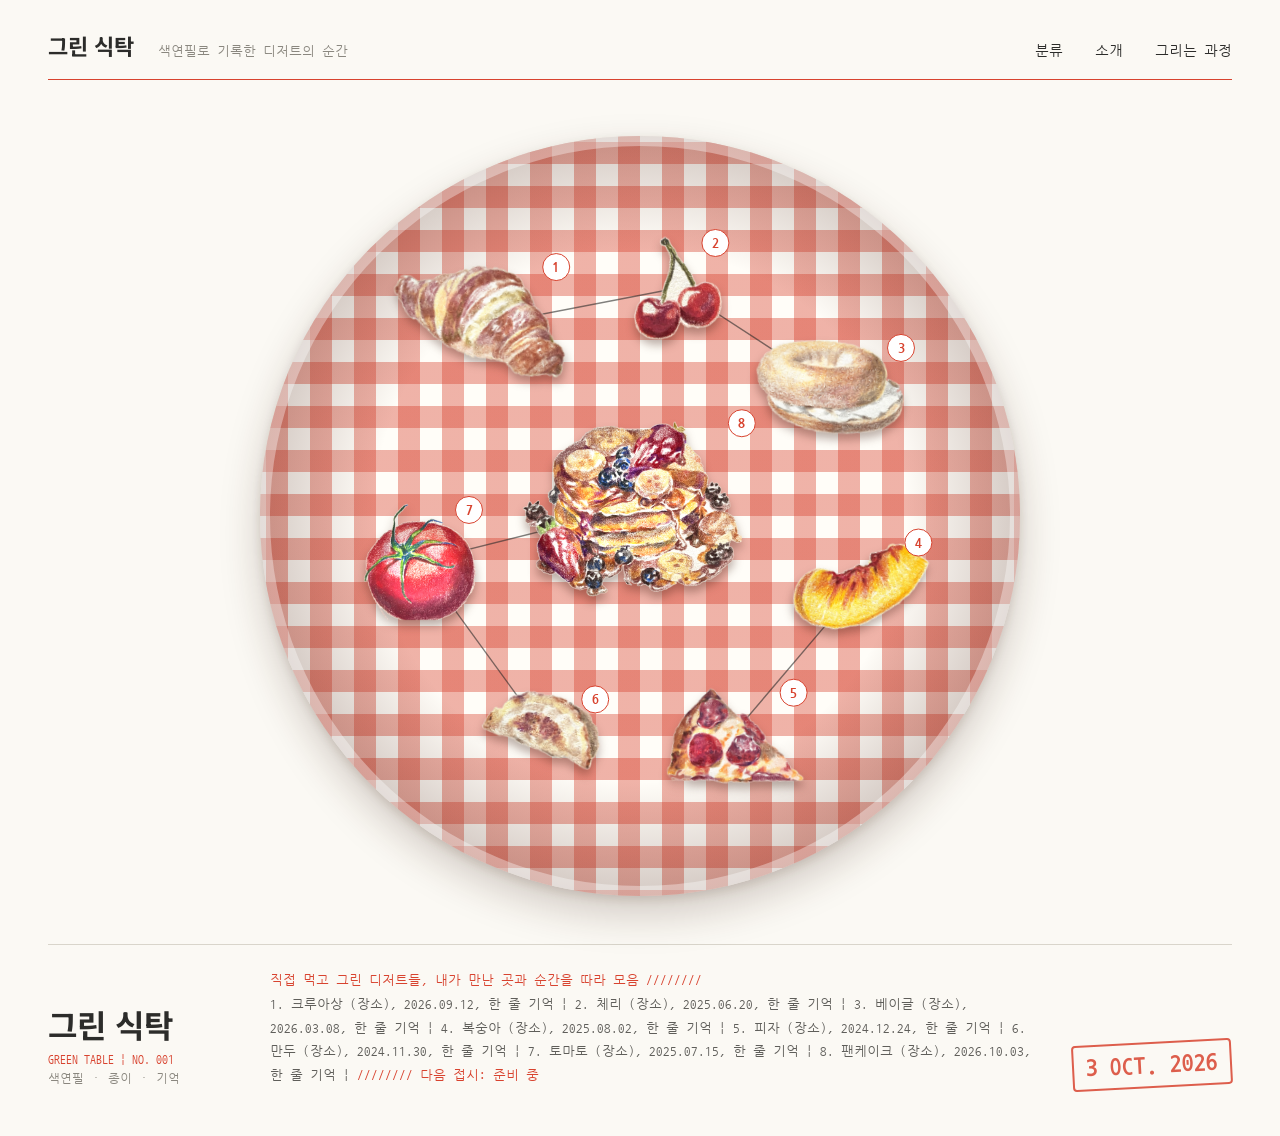
==== index.html @ 8dedd064 "홈 식탁 천천히 회전, 마우스 올리면 멈춤 Co-Authored-By: Claude Opus 5.5 <noreply@anthropic.com> Claude-Session: http" ====
<!DOCTYPE html>
<html lang="ko">
<head>
  <meta charset="UTF-8">
  <meta name="viewport" content="width=device-width, initial-scale=1.0">
  <title>그린 식탁</title>
  <link rel="preconnect" href="https://fonts.googleapis.com">
  <link href="https://fonts.googleapis.com/css2?family=Noto+Sans+KR:wght@400;700&family=Nanum+Gothic+Coding:wght@400;700&display=swap" rel="stylesheet">
  <link rel="stylesheet" href="css/style.css">
</head>
<body>

  <!-- 공통 머리말 -->
  <header class="site-header">
    <a href="index.html" class="logo">그린 식탁</a>
    <span class="subtitle">색연필로 기록한 디저트의 순간</span>
    <nav class="menu">
      <a href="category.html">분류</a>
      <a href="about.html">소개</a>
      <a href="about.html#process">그리는 과정</a>
    </nav>
  </header>

  <!-- 식탁: 디저트와 연결선은 js/home.js가 채움 -->
  <main class="table">
    <!-- 회전하는 식탁보: 디저트와 연결선이 이 안에 올라감 -->
    <div class="spin">
      <svg class="lines" viewBox="0 0 100 100" preserveAspectRatio="none"></svg>
    </div>
  </main>

  <!-- 하단 색인 -->
  <section class="colophon">
    <div>
      <h1>그린 식탁</h1>
      <p class="tag">GREEN TABLE | NO. 001</p>
      <p class="tag mute">색연필 · 종이 · 기억</p>
    </div>
    <p class="index-list" id="indexList"></p>
    <div class="stamp" id="stamp"></div>
  </section>

  <script src="js/data.js"></script>
  <script src="js/common.js"></script>
  <script src="js/home.js"></script>
</body>
</html>
---- css/style.css ----
/* =========================================================
   그린 식탁: 스타일
   ========================================================= */

/* ---------- 색과 글꼴 ---------- */
:root {
  --paper: #FBF9F4;   /* 미색 종이 */
  --ink: #2C2C2A;     /* 먹색 글씨 */
  --mute: #8A877F;    /* 흐린 글씨 */
  --line: #D9D5CB;    /* 옅은 선 */
  --red: #D8432F;     /* 번호·도장·구분선 */
  --sans: 'Noto Sans KR', sans-serif;
  --mono: 'Nanum Gothic Coding', monospace;
}

* { box-sizing: border-box; margin: 0; padding: 0; }

body {
  background: var(--paper);
  color: var(--ink);
  font-family: var(--sans);
  line-height: 1.6;
}

a { color: inherit; text-decoration: none; }
img { display: block; max-width: 100%; }
.red { color: var(--red); }
.mute { color: var(--mute); }
.mono { font-family: var(--mono); }


/* ---------- 공통 머리말 ---------- */
.site-header {
  display: flex;
  align-items: baseline;
  gap: 24px;
  margin: 0 48px;
  padding: 28px 0 16px;
  border-bottom: 1px solid var(--red);
}

.logo { font-size: 22px; font-weight: 700; }

.subtitle {
  font-family: var(--mono);
  font-size: 13px;
  color: var(--mute);
}

.menu {
  margin-left: auto;
  display: flex;
  gap: 32px;
  font-family: var(--mono);
  font-size: 14px;
}

.menu a:hover,
.menu a.on { color: var(--red); }


/* ---------- 날짜 도장 (홈·상세 공통) ---------- */
.stamp {
  font-family: var(--mono);
  font-weight: 700;
  font-size: 24px;
  color: var(--red);
  border: 2px solid var(--red);
  border-radius: 4px;
  padding: 2px 12px;
  transform: rotate(-3deg);
  opacity: 0.85;
  white-space: nowrap;
}

.stamp.small { font-size: 16px; }


/* =========================================================
   홈: 위에서 본 동그란 체크무늬 식탁
   ========================================================= */
.table {
  --spin-time: 120s;   /* 한 바퀴 도는 데 걸리는 시간 (작을수록 빠름) */

  position: relative;
  width: min(85vw, 760px);
  aspect-ratio: 1 / 1;
  margin: 56px auto 48px;
  border-radius: 50%;

  /* 그림자는 돌지 않는 바깥 틀에 둠 (같이 돌면 그림자가 빙빙 돌아서) */
  box-shadow:
    0 18px 40px rgba(60, 30, 20, 0.22),
    0 4px 10px rgba(60, 30, 20, 0.12);
}

/* 돌아가는 식탁보 (체크무늬 + 디저트 + 연결선) */
.spin {
  --check: rgba(216, 67, 47, 0.4);  /* 체크 색 진하기 (0~1) */
  --check-size: 44px;               /* 체크 한 칸 크기 */

  position: absolute;
  inset: 0;
  border-radius: 50%;

  background-color: #FFFDF8;
  background-image:
    radial-gradient(circle closest-side, transparent 70%, rgba(60, 20, 10, 0.22) 100%),
    linear-gradient(90deg, var(--check) 50%, transparent 50%),
    linear-gradient(var(--check) 50%, transparent 50%);
  background-size:
    100% 100%,
    var(--check-size) var(--check-size),
    var(--check-size) var(--check-size);
  background-position: center;
  box-shadow: inset 0 0 0 10px rgba(255, 255, 255, 0.35);

  animation: spin var(--spin-time) linear infinite;
}

@keyframes spin   { to { rotate: 360deg; } }
@keyframes unspin { to { rotate: -360deg; } }

/* 번호는 반대로 돌려서 항상 똑바로 읽히게 */
.num {
  animation: unspin var(--spin-time) linear infinite;
}

/* 식탁에 마우스를 올리면 멈춤 → 그림 누르기 쉽게 */
.table:hover .spin,
.table:hover .num,
.table:focus-within .spin,
.table:focus-within .num {
  animation-play-state: paused;
}

/* 움직임 줄이기 설정을 켠 사람에겐 회전 안 함 */
@media (prefers-reduced-motion: reduce) {
  .spin, .num { animation: none; }
}

/* 연결선: 같은 장소에서 만난 디저트끼리 */
.lines {
  position: absolute;
  inset: 0;
  width: 100%;
  height: 100%;
  pointer-events: none;
}

.lines line {
  stroke: var(--ink);
  stroke-opacity: 0.6;
  stroke-width: 1.4;
  vector-effect: non-scaling-stroke;   /* 식탁 크기가 바뀌어도 선 굵기 유지 */
}

/* 식탁 위 디저트 한 접시 */
.dish {
  position: absolute;
  transform: translate(-50%, -50%);    /* x, y 값이 그림의 한가운데가 되게 */
  z-index: 1;
}

.dish img {
  width: 100%;
  transform: rotate(var(--rot));
  filter: drop-shadow(0 6px 5px rgba(60, 25, 15, 0.35));  /* 식탁 위에 놓인 그림자 */
  transition: transform 0.25s;
}

.dish:hover,
.dish:focus-visible { z-index: 5; }

.dish:hover img { transform: rotate(var(--rot)) scale(1.07); }

/* 빨간 번호 */
.num {
  position: absolute;
  top: -6%;
  right: -6%;
  width: 2em;
  height: 2em;
  display: grid;
  place-items: center;
  border-radius: 50%;
  background: #fff;
  border: 1.5px solid var(--red);
  color: var(--red);
  font: 700 clamp(11px, 1.6vw, 14px) / 1 var(--mono);
}

/* 마우스 올리면 뜨는 쪽지 (마우스를 따라다님) */
.note {
  position: absolute;
  z-index: 10;
  transform: translate(-50%, 20px);   /* 마우스 바로 아래 */
  padding: 6px 12px;
  background: #fff;
  border: 1px solid var(--red);
  border-radius: 6px;
  box-shadow: 0 4px 12px rgba(0, 0, 0, 0.12);
  font: 700 13px / 1.5 var(--mono);
  white-space: nowrap;
  opacity: 0;
  pointer-events: none;
  transition: opacity 0.2s;
}

.note b { color: var(--red); margin-right: 8px; }
.note span { display: block; font-weight: 400; font-size: 11px; color: var(--mute); }
.note.show { opacity: 1; }

/* 하단 색인 */
.colophon {
  display: grid;
  grid-template-columns: 190px 1fr auto;
  gap: 32px;
  align-items: end;
  margin: 0 48px 48px;
  padding-top: 24px;
  border-top: 1px solid var(--line);
}

.colophon h1 { font-size: 32px; line-height: 1.2; }
.colophon .tag { font-family: var(--mono); font-size: 12px; color: var(--red); margin-top: 6px; }
.colophon .tag.mute { color: var(--mute); margin-top: 0; }

.index-list {
  font-family: var(--mono);
  font-size: 12.5px;
  line-height: 1.9;
  color: #5F5E5A;
}

.index-list .lead { color: var(--red); }
.index-list a:hover { color: var(--red); }


/* =========================================================
   디저트 상세
   ========================================================= */
.detail {
  display: grid;
  grid-template-columns: 1fr 1fr;
  gap: 56px;
  margin: 40px 48px;
}

.big-num { font: 700 44px / 1 var(--mono); color: var(--red); }

.big-img {
  width: 85%;
  margin: 8px auto 0;
  filter: drop-shadow(0 10px 10px rgba(60, 25, 15, 0.25));
}

/* 확대 원: 같은 그림을 크게 확대해서 색연필 결을 보여줌 */
.zooms { display: flex; justify-content: center; gap: 32px; margin-top: 28px; }

.zoom {
  width: 140px;
  height: 140px;
  border-radius: 50%;
  border: 1.5px solid var(--red);
  background-color: #fff;
  background-repeat: no-repeat;
  background-size: 320%;   /* 확대 배율: 숫자가 클수록 크게 */
}

.zoom-wrap figcaption {
  margin-top: 8px;
  text-align: center;
  font: 12px var(--mono);
  color: var(--mute);
}

.detail-head {
  display: flex;
  justify-content: space-between;
  align-items: flex-start;
  gap: 16px;
}

.detail-text h1 { font-size: 34px; line-height: 1.3; }
.meta { font: 13px var(--mono); color: var(--mute); margin-top: 4px; }

.sec-title {
  font: 700 13px var(--mono);
  color: var(--red);
  margin: 32px 0 10px;
}

.sec-title::after { content: ' ////////'; }

.story {
  font: 14px / 1.9 var(--mono);
  color: #4A4945;
  white-space: pre-line;   /* data.js의 \n을 줄바꿈으로 */
}

/* 그때의 흔적: 살짝 비뚤게 붙인 사진 */
.traces { display: flex; flex-wrap: wrap; gap: 18px; }

.trace {
  width: 150px;
  padding: 8px 8px 26px;
  background: #fff;
  border: 1px solid var(--line);
  box-shadow: 0 2px 6px rgba(0, 0, 0, 0.08);
  position: relative;
}

.trace:nth-child(odd) { transform: rotate(-2deg); }
.trace:nth-child(even) { transform: rotate(1.5deg); }

.trace img,
.trace .ph { width: 100%; aspect-ratio: 4 / 3; object-fit: cover; }

.trace .ph {
  display: grid;
  place-items: center;
  background: #E4E0D6;
  font: 11px var(--mono);
  color: var(--mute);
}

.trace figcaption {
  position: absolute;
  left: 0; right: 0; bottom: 4px;
  text-align: center;
  font: 11px var(--mono);
  color: var(--mute);
}

/* 이전 · 이어진 디저트 · 다음 */
.detail-nav {
  display: flex;
  justify-content: space-between;
  align-items: center;
  gap: 16px;
  margin: 0 48px 48px;
  padding-top: 16px;
  border-top: 1px solid var(--red);
  font: 700 13px var(--mono);
}

.detail-nav a:hover { color: var(--red); }
.detail-nav .links { color: var(--red); font-weight: 400; }
.detail-nav .links a { text-decoration: underline; text-underline-offset: 3px; }


/* =========================================================
   분류 보기
   ========================================================= */
.page { margin: 32px 48px 56px; }

.tabs { display: flex; gap: 12px; margin-bottom: 28px; }

.tab {
  padding: 6px 22px;
  border: 1.5px solid var(--ink);
  border-radius: 999px;
  background: transparent;
  color: var(--ink);
  font: 14px var(--mono);
  cursor: pointer;
}

.tab:hover { border-color: var(--red); color: var(--red); }
.tab.on { background: var(--red); border-color: var(--red); color: #fff; }

.groups { display: flex; flex-wrap: wrap; gap: 24px; }

.group {
  padding: 18px 24px 22px;
  border: 1px solid #C9C5BB;
  border-radius: 12px;
}

.group h2 { font: 700 14px var(--mono); color: var(--red); margin-bottom: 14px; }
.group h2 em { font-style: normal; font-weight: 400; color: var(--mute); }

.group-items { display: flex; align-items: center; flex-wrap: wrap; }

.mini { width: 120px; text-align: center; }

.mini img {
  width: 100%;
  height: 100px;
  object-fit: contain;
  filter: drop-shadow(0 4px 4px rgba(60, 25, 15, 0.25));
  transition: transform 0.2s;
}

.mini:hover img { transform: scale(1.07); }
.mini span { display: block; margin-top: 8px; font: 700 12px var(--mono); color: var(--red); }
.mini small { display: block; font-size: 12px; }

.link-line {
  width: 28px;
  height: 1px;
  margin-bottom: 40px;
  background: var(--ink);
  opacity: 0.55;
}


/* =========================================================
   소개 · 그리는 과정
   ========================================================= */
.about { max-width: 720px; margin: 24px auto 72px; padding: 0 24px; }
.about p { font-size: 15px; line-height: 1.9; margin-bottom: 12px; }
.about strong { color: var(--red); }

.process {
  display: flex;
  align-items: center;
  gap: 12px;
  margin-top: 20px;
}

.step { flex: 1; }

.frame {
  position: relative;
  aspect-ratio: 1 / 1;
  display: grid;
  place-items: center;
  overflow: hidden;
  background: #fff;
  border: 1px solid var(--line);
  font: 12px var(--mono);
  color: var(--mute);
}

.frame img { position: absolute; inset: 0; width: 100%; height: 100%; object-fit: cover; }

.step figcaption { margin-top: 8px; text-align: center; font: 13px var(--mono); }
.arrow { color: var(--red); font: 700 18px var(--mono); }


/* =========================================================
   좁은 화면 (휴대폰)
   ========================================================= */
@media (max-width: 800px) {
  .site-header { margin: 0 16px; flex-wrap: wrap; gap: 4px 16px; }
  .subtitle { display: none; }
  .menu { gap: 16px; }

  .colophon { grid-template-columns: 1fr; margin: 0 16px 40px; }
  .stamp { justify-self: start; }

  .detail { grid-template-columns: 1fr; gap: 24px; margin: 24px 16px; }
  .detail-nav { flex-direction: column; margin: 0 16px 40px; }

  .page { margin: 24px 16px 48px; }
  .process { flex-direction: column; }
  .arrow { transform: rotate(90deg); }
  .step { width: 100%; }
}
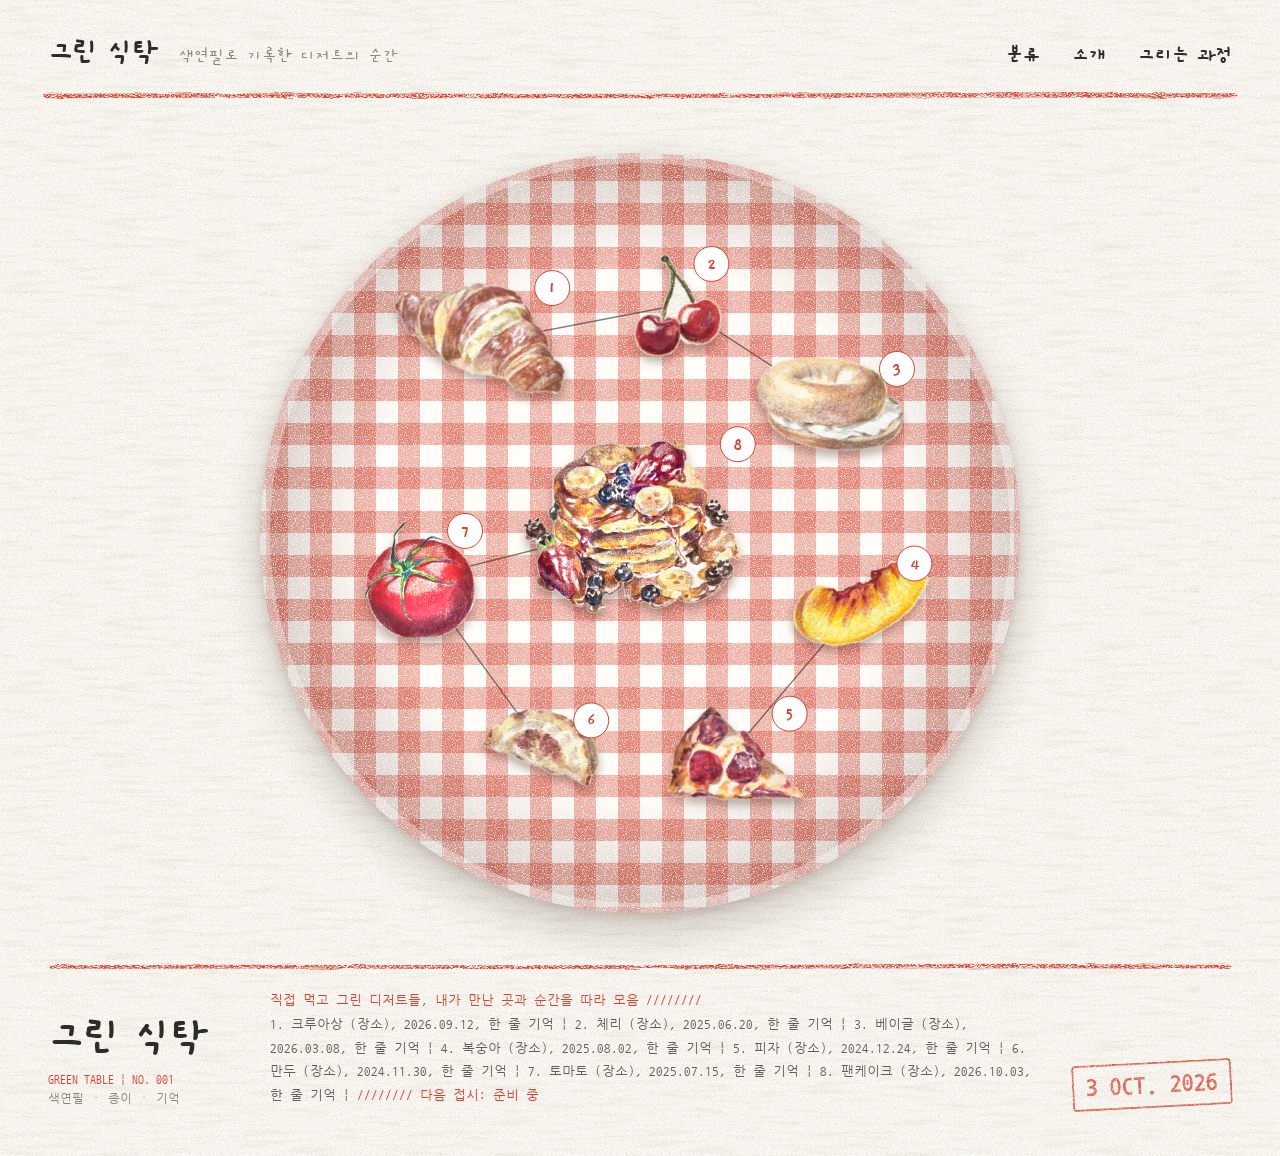
==== commit 8852b9dc: "러프한 느낌: 손글씨 글꼴, 종이 질감, 크레용 선, 거친 식탁보 Co-Authored-By: Claude Opus 5.5 <noreply@anthropic.com> Claude-" ====
--- a/index.html
+++ b/index.html
@@ -5,7 +5,7 @@
   <meta name="viewport" content="width=device-width, initial-scale=1.0">
   <title>그린 식탁</title>
   <link rel="preconnect" href="https://fonts.googleapis.com">
-  <link href="https://fonts.googleapis.com/css2?family=Noto+Sans+KR:wght@400;700&family=Nanum+Gothic+Coding:wght@400;700&display=swap" rel="stylesheet">
+  <link href="https://fonts.googleapis.com/css2?family=Noto+Sans+KR:wght@400;700&family=Nanum+Gothic+Coding:wght@400;700&family=Gaegu:wght@400;700&display=swap" rel="stylesheet">
   <link rel="stylesheet" href="css/style.css">
 </head>
 <body>
--- a/css/style.css
+++ b/css/style.css
@@ -11,14 +11,24 @@
   --red: #D8432F;     /* 번호·도장·구분선 */
   --sans: 'Noto Sans KR', sans-serif;
   --mono: 'Nanum Gothic Coding', monospace;
+  --hand: 'Gaegu', cursive;                 /* 크레용으로 쓴 듯한 손글씨 */
+
+  /* 러프한 질감 (그림 파일 없이 코드로 만든 무늬) */
+  --grain: url("data:image/svg+xml,%3Csvg xmlns='http://www.w3.org/2000/svg' width='240' height='240'%3E%3Cfilter id='n'%3E%3CfeTurbulence type='fractalNoise' baseFrequency='0.8' numOctaves='3' stitchTiles='stitch'/%3E%3CfeColorMatrix values='0 0 0 0 0.36 0 0 0 0 0.3 0 0 0 0 0.22 0.55 0 0 0 -0.24'/%3E%3C/filter%3E%3Crect width='100%25' height='100%25' filter='url(%23n)'/%3E%3C/svg%3E");        /* 종이 알갱이 */
+  --fiber: url("data:image/svg+xml,%3Csvg xmlns='http://www.w3.org/2000/svg' width='400' height='400'%3E%3Cfilter id='f'%3E%3CfeTurbulence type='fractalNoise' baseFrequency='0.02 0.22' numOctaves='2' seed='7' stitchTiles='stitch'/%3E%3CfeColorMatrix values='0 0 0 0 0.45 0 0 0 0 0.38 0 0 0 0 0.28 0.35 0 0 0 -0.17'/%3E%3C/filter%3E%3Crect width='100%25' height='100%25' filter='url(%23f)'/%3E%3C/svg%3E");        /* 종이 섬유결 */
+  --speck: url("data:image/svg+xml,%3Csvg xmlns='http://www.w3.org/2000/svg' width='200' height='200'%3E%3Cfilter id='p'%3E%3CfeTurbulence type='fractalNoise' baseFrequency='0.9' numOctaves='2' seed='5' stitchTiles='stitch'/%3E%3CfeColorMatrix values='0 0 0 0 1 0 0 0 0 1 0 0 0 0 0.98 2.6 0 0 0 -1.25'/%3E%3C/filter%3E%3Crect width='100%25' height='100%25' filter='url(%23p)'/%3E%3C/svg%3E");        /* 크레용이 덜 묻은 흰 틈 */
+  --crayon: url("data:image/svg+xml,%3Csvg xmlns='http://www.w3.org/2000/svg' viewBox='0 0 1200 16' preserveAspectRatio='none'%3E%3Cfilter id='r' x='-2%25' y='-80%25' width='104%25' height='260%25'%3E%3CfeTurbulence type='fractalNoise' baseFrequency='0.03 0.8' numOctaves='2' seed='4' result='t'/%3E%3CfeDisplacementMap in='SourceGraphic' in2='t' scale='4' result='d'/%3E%3CfeTurbulence type='fractalNoise' baseFrequency='0.5 1.6' numOctaves='2' seed='11' result='g'/%3E%3CfeColorMatrix in='g' values='0 0 0 0 0 0 0 0 0 0 0 0 0 0 0 0 0 0 -3 2.1' result='m'/%3E%3CfeComposite in='d' in2='m' operator='in'/%3E%3C/filter%3E%3Cg filter='url(%23r)' fill='none' stroke='%23D8432F' stroke-linecap='round'%3E%3Cpath d='M4 8 C 250 6, 520 10, 800 7 S 1100 9, 1196 7' stroke-width='5'/%3E%3Cpath d='M60 9 C 400 8, 700 6, 1150 9' stroke-width='2.5' opacity='0.7'/%3E%3C/g%3E%3C/svg%3E");      /* 크레용 선 */
+  --rough: url("data:image/svg+xml,%3Csvg xmlns='http://www.w3.org/2000/svg' width='160' height='160'%3E%3Cfilter id='s'%3E%3CfeTurbulence type='fractalNoise' baseFrequency='0.7' numOctaves='2' seed='2' stitchTiles='stitch'/%3E%3CfeColorMatrix values='0 0 0 0 0 0 0 0 0 0 0 0 0 0 0 -2.6 0 0 0 2.2'/%3E%3C/filter%3E%3Crect width='100%25' height='100%25' filter='url(%23s)'/%3E%3C/svg%3E");    /* 도장 잉크 번짐 */
 }
 
 * { box-sizing: border-box; margin: 0; padding: 0; }
 
 body {
-  background: var(--paper);
+  background-color: var(--paper);
+  background-image: var(--grain), var(--fiber);   /* 미색 종이 위에 알갱이·섬유결 */
   color: var(--ink);
-  font-family: var(--sans);
+  font-family: var(--hand);
+  font-size: 18px;
   line-height: 1.6;
 }
 
@@ -35,15 +45,26 @@
   align-items: baseline;
   gap: 24px;
   margin: 0 48px;
-  padding: 28px 0 16px;
-  border-bottom: 1px solid var(--red);
-}
-
-.logo { font-size: 22px; font-weight: 700; }
+  padding: 28px 0 18px;
+  position: relative;
+}
+
+/* 머리말 아래 크레용 선 */
+.site-header::after {
+  content: '';
+  position: absolute;
+  left: -6px;
+  right: -6px;
+  bottom: -6px;
+  height: 14px;
+  background: var(--crayon) center / 100% 100% no-repeat;
+}
+
+.logo { font-size: 32px; font-weight: 700; letter-spacing: -2px; }
 
 .subtitle {
-  font-family: var(--mono);
-  font-size: 13px;
+  font-family: var(--hand);
+  font-size: 18px;
   color: var(--mute);
 }
 
@@ -51,8 +72,9 @@
   margin-left: auto;
   display: flex;
   gap: 32px;
-  font-family: var(--mono);
-  font-size: 14px;
+  font-family: var(--hand);
+  font-size: 21px;
+  font-weight: 700;
 }
 
 .menu a:hover,
@@ -71,6 +93,8 @@
   transform: rotate(-3deg);
   opacity: 0.85;
   white-space: nowrap;
+  -webkit-mask-image: var(--rough);   /* 잉크가 덜 묻은 듯한 도장 */
+  mask-image: var(--rough);
 }
 
 .stamp.small { font-size: 16px; }
@@ -105,10 +129,12 @@
 
   background-color: #FFFDF8;
   background-image:
+    var(--speck),   /* 크레용으로 칠한 듯한 거친 결 */
     radial-gradient(circle closest-side, transparent 70%, rgba(60, 20, 10, 0.22) 100%),
     linear-gradient(90deg, var(--check) 50%, transparent 50%),
     linear-gradient(var(--check) 50%, transparent 50%);
   background-size:
+    200px 200px,
     100% 100%,
     var(--check-size) var(--check-size),
     var(--check-size) var(--check-size);
@@ -187,7 +213,7 @@
   background: #fff;
   border: 1.5px solid var(--red);
   color: var(--red);
-  font: 700 clamp(11px, 1.6vw, 14px) / 1 var(--mono);
+  font: 700 clamp(14px, 2vw, 18px) / 1 var(--hand);
 }
 
 /* 마우스 올리면 뜨는 쪽지 (마우스를 따라다님) */
@@ -200,7 +226,7 @@
   border: 1px solid var(--red);
   border-radius: 6px;
   box-shadow: 0 4px 12px rgba(0, 0, 0, 0.12);
-  font: 700 13px / 1.5 var(--mono);
+  font: 700 18px / 1.4 var(--hand);
   white-space: nowrap;
   opacity: 0;
   pointer-events: none;
@@ -218,11 +244,11 @@
   gap: 32px;
   align-items: end;
   margin: 0 48px 48px;
-  padding-top: 24px;
-  border-top: 1px solid var(--line);
-}
-
-.colophon h1 { font-size: 32px; line-height: 1.2; }
+  padding-top: 28px;
+  background: var(--crayon) top / 100% 12px no-repeat;
+}
+
+.colophon h1 { font-size: 46px; line-height: 1.1; letter-spacing: -3px; }
 .colophon .tag { font-family: var(--mono); font-size: 12px; color: var(--red); margin-top: 6px; }
 .colophon .tag.mute { color: var(--mute); margin-top: 0; }
 
@@ -271,7 +297,7 @@
 .zoom-wrap figcaption {
   margin-top: 8px;
   text-align: center;
-  font: 12px var(--mono);
+  font: 16px var(--hand);
   color: var(--mute);
 }
 
@@ -282,19 +308,19 @@
   gap: 16px;
 }
 
-.detail-text h1 { font-size: 34px; line-height: 1.3; }
+.detail-text h1 { font-size: 48px; line-height: 1.1; letter-spacing: -3px; }
 .meta { font: 13px var(--mono); color: var(--mute); margin-top: 4px; }
 
 .sec-title {
-  font: 700 13px var(--mono);
+  font: 700 20px var(--hand);
   color: var(--red);
-  margin: 32px 0 10px;
+  margin: 32px 0 8px;
 }
 
 .sec-title::after { content: ' ////////'; }
 
 .story {
-  font: 14px / 1.9 var(--mono);
+  font: 19px / 1.8 var(--hand);
   color: #4A4945;
   white-space: pre-line;   /* data.js의 \n을 줄바꿈으로 */
 }
@@ -340,9 +366,9 @@
   align-items: center;
   gap: 16px;
   margin: 0 48px 48px;
-  padding-top: 16px;
-  border-top: 1px solid var(--red);
-  font: 700 13px var(--mono);
+  padding-top: 20px;
+  background: var(--crayon) top / 100% 12px no-repeat;
+  font: 700 18px var(--hand);
 }
 
 .detail-nav a:hover { color: var(--red); }
@@ -363,7 +389,7 @@
   border-radius: 999px;
   background: transparent;
   color: var(--ink);
-  font: 14px var(--mono);
+  font: 700 19px var(--hand);
   cursor: pointer;
 }
 
@@ -378,7 +404,7 @@
   border-radius: 12px;
 }
 
-.group h2 { font: 700 14px var(--mono); color: var(--red); margin-bottom: 14px; }
+.group h2 { font: 700 21px var(--hand); color: var(--red); margin-bottom: 14px; }
 .group h2 em { font-style: normal; font-weight: 400; color: var(--mute); }
 
 .group-items { display: flex; align-items: center; flex-wrap: wrap; }
@@ -395,7 +421,7 @@
 
 .mini:hover img { transform: scale(1.07); }
 .mini span { display: block; margin-top: 8px; font: 700 12px var(--mono); color: var(--red); }
-.mini small { display: block; font-size: 12px; }
+.mini small { display: block; font-size: 17px; }
 
 .link-line {
   width: 28px;
@@ -410,7 +436,7 @@
    소개 · 그리는 과정
    ========================================================= */
 .about { max-width: 720px; margin: 24px auto 72px; padding: 0 24px; }
-.about p { font-size: 15px; line-height: 1.9; margin-bottom: 12px; }
+.about p { font-size: 20px; line-height: 1.8; margin-bottom: 12px; }
 .about strong { color: var(--red); }
 
 .process {
@@ -430,14 +456,14 @@
   overflow: hidden;
   background: #fff;
   border: 1px solid var(--line);
-  font: 12px var(--mono);
+  font: 16px var(--hand);
   color: var(--mute);
 }
 
 .frame img { position: absolute; inset: 0; width: 100%; height: 100%; object-fit: cover; }
 
-.step figcaption { margin-top: 8px; text-align: center; font: 13px var(--mono); }
-.arrow { color: var(--red); font: 700 18px var(--mono); }
+.step figcaption { margin-top: 8px; text-align: center; font: 18px var(--hand); }
+.arrow { color: var(--red); font: 700 24px var(--hand); }
 
 
 /* =========================================================
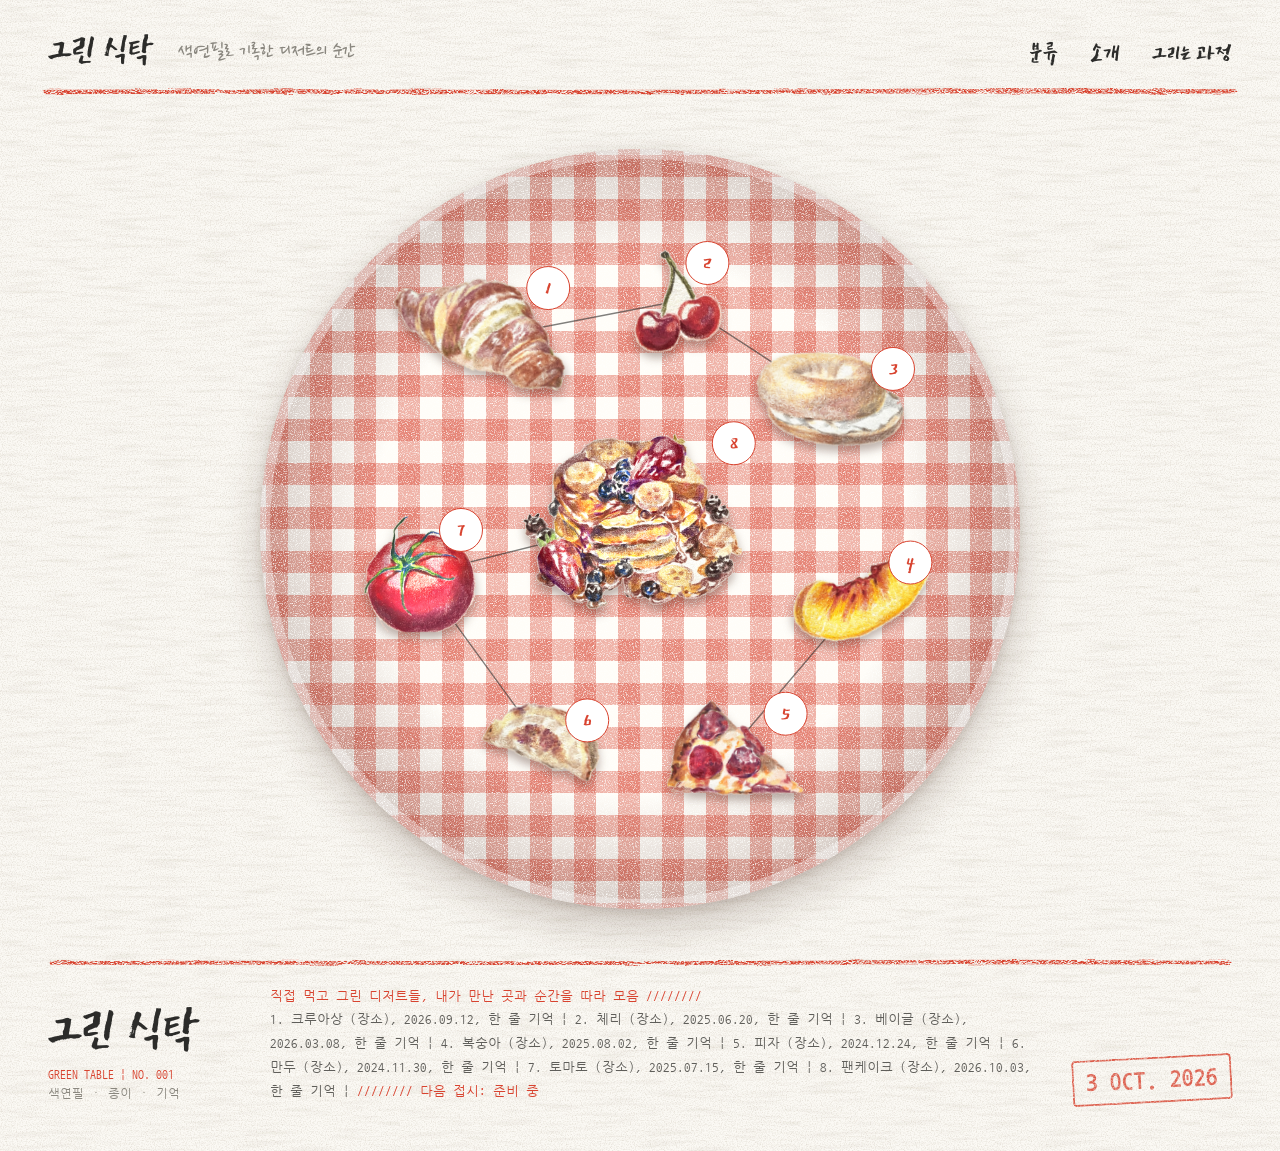
==== commit c27be6ef: "글씨체를 더 러프하게: 제목 동해 독도, 본문 나눔손글씨 펜 Co-Authored-By: Claude Opus 5.5 <noreply@anthropic.com> Claude-Ses" ====
--- a/index.html
+++ b/index.html
@@ -5,7 +5,7 @@
   <meta name="viewport" content="width=device-width, initial-scale=1.0">
   <title>그린 식탁</title>
   <link rel="preconnect" href="https://fonts.googleapis.com">
-  <link href="https://fonts.googleapis.com/css2?family=Noto+Sans+KR:wght@400;700&family=Nanum+Gothic+Coding:wght@400;700&family=Gaegu:wght@400;700&display=swap" rel="stylesheet">
+  <link href="https://fonts.googleapis.com/css2?family=Noto+Sans+KR:wght@400;700&family=Nanum+Gothic+Coding:wght@400;700&family=Nanum+Pen+Script&family=East+Sea+Dokdo&display=swap" rel="stylesheet">
   <link rel="stylesheet" href="css/style.css">
 </head>
 <body>
--- a/css/style.css
+++ b/css/style.css
@@ -11,7 +11,8 @@
   --red: #D8432F;     /* 번호·도장·구분선 */
   --sans: 'Noto Sans KR', sans-serif;
   --mono: 'Nanum Gothic Coding', monospace;
-  --hand: 'Gaegu', cursive;                 /* 크레용으로 쓴 듯한 손글씨 */
+  --hand: 'Nanum Pen Script', cursive;      /* 본문: 펜으로 휘갈긴 손글씨 */
+  --title: 'East Sea Dokdo', cursive;       /* 제목: 크레용·마커처럼 거친 글씨 */
 
   /* 러프한 질감 (그림 파일 없이 코드로 만든 무늬) */
   --grain: url("data:image/svg+xml,%3Csvg xmlns='http://www.w3.org/2000/svg' width='240' height='240'%3E%3Cfilter id='n'%3E%3CfeTurbulence type='fractalNoise' baseFrequency='0.8' numOctaves='3' stitchTiles='stitch'/%3E%3CfeColorMatrix values='0 0 0 0 0.36 0 0 0 0 0.3 0 0 0 0 0.22 0.55 0 0 0 -0.24'/%3E%3C/filter%3E%3Crect width='100%25' height='100%25' filter='url(%23n)'/%3E%3C/svg%3E");        /* 종이 알갱이 */
@@ -28,7 +29,7 @@
   background-image: var(--grain), var(--fiber);   /* 미색 종이 위에 알갱이·섬유결 */
   color: var(--ink);
   font-family: var(--hand);
-  font-size: 18px;
+  font-size: 22px;
   line-height: 1.6;
 }
 
@@ -60,11 +61,11 @@
   background: var(--crayon) center / 100% 100% no-repeat;
 }
 
-.logo { font-size: 32px; font-weight: 700; letter-spacing: -2px; }
+.logo { font-family: var(--title); font-size: 42px; line-height: 1; }
 
 .subtitle {
   font-family: var(--hand);
-  font-size: 18px;
+  font-size: 22px;
   color: var(--mute);
 }
 
@@ -72,9 +73,8 @@
   margin-left: auto;
   display: flex;
   gap: 32px;
-  font-family: var(--hand);
-  font-size: 21px;
-  font-weight: 700;
+  font-family: var(--title);
+  font-size: 26px;
 }
 
 .menu a:hover,
@@ -213,7 +213,7 @@
   background: #fff;
   border: 1.5px solid var(--red);
   color: var(--red);
-  font: 700 clamp(14px, 2vw, 18px) / 1 var(--hand);
+  font: clamp(16px, 2.3vw, 22px) / 1 var(--title);
 }
 
 /* 마우스 올리면 뜨는 쪽지 (마우스를 따라다님) */
@@ -226,7 +226,7 @@
   border: 1px solid var(--red);
   border-radius: 6px;
   box-shadow: 0 4px 12px rgba(0, 0, 0, 0.12);
-  font: 700 18px / 1.4 var(--hand);
+  font: 22px / 1.2 var(--title);
   white-space: nowrap;
   opacity: 0;
   pointer-events: none;
@@ -248,7 +248,7 @@
   background: var(--crayon) top / 100% 12px no-repeat;
 }
 
-.colophon h1 { font-size: 46px; line-height: 1.1; letter-spacing: -3px; }
+.colophon h1 { font-family: var(--title); font-weight: 400; font-size: 60px; line-height: 1; }
 .colophon .tag { font-family: var(--mono); font-size: 12px; color: var(--red); margin-top: 6px; }
 .colophon .tag.mute { color: var(--mute); margin-top: 0; }
 
@@ -297,7 +297,7 @@
 .zoom-wrap figcaption {
   margin-top: 8px;
   text-align: center;
-  font: 16px var(--hand);
+  font: 20px var(--hand);
   color: var(--mute);
 }
 
@@ -308,11 +308,11 @@
   gap: 16px;
 }
 
-.detail-text h1 { font-size: 48px; line-height: 1.1; letter-spacing: -3px; }
+.detail-text h1 { font-family: var(--title); font-weight: 400; font-size: 64px; line-height: 1; }
 .meta { font: 13px var(--mono); color: var(--mute); margin-top: 4px; }
 
 .sec-title {
-  font: 700 20px var(--hand);
+  font: 26px var(--title);
   color: var(--red);
   margin: 32px 0 8px;
 }
@@ -320,7 +320,7 @@
 .sec-title::after { content: ' ////////'; }
 
 .story {
-  font: 19px / 1.8 var(--hand);
+  font: 24px / 1.6 var(--hand);
   color: #4A4945;
   white-space: pre-line;   /* data.js의 \n을 줄바꿈으로 */
 }
@@ -368,7 +368,7 @@
   margin: 0 48px 48px;
   padding-top: 20px;
   background: var(--crayon) top / 100% 12px no-repeat;
-  font: 700 18px var(--hand);
+  font: 22px var(--title);
 }
 
 .detail-nav a:hover { color: var(--red); }
@@ -389,7 +389,7 @@
   border-radius: 999px;
   background: transparent;
   color: var(--ink);
-  font: 700 19px var(--hand);
+  font: 24px var(--title);
   cursor: pointer;
 }
 
@@ -404,7 +404,7 @@
   border-radius: 12px;
 }
 
-.group h2 { font: 700 21px var(--hand); color: var(--red); margin-bottom: 14px; }
+.group h2 { font: 26px var(--title); color: var(--red); margin-bottom: 14px; }
 .group h2 em { font-style: normal; font-weight: 400; color: var(--mute); }
 
 .group-items { display: flex; align-items: center; flex-wrap: wrap; }
@@ -421,7 +421,7 @@
 
 .mini:hover img { transform: scale(1.07); }
 .mini span { display: block; margin-top: 8px; font: 700 12px var(--mono); color: var(--red); }
-.mini small { display: block; font-size: 17px; }
+.mini small { display: block; font-size: 22px; }
 
 .link-line {
   width: 28px;
@@ -436,7 +436,7 @@
    소개 · 그리는 과정
    ========================================================= */
 .about { max-width: 720px; margin: 24px auto 72px; padding: 0 24px; }
-.about p { font-size: 20px; line-height: 1.8; margin-bottom: 12px; }
+.about p { font-size: 25px; line-height: 1.6; margin-bottom: 12px; }
 .about strong { color: var(--red); }
 
 .process {
@@ -456,14 +456,14 @@
   overflow: hidden;
   background: #fff;
   border: 1px solid var(--line);
-  font: 16px var(--hand);
+  font: 20px var(--hand);
   color: var(--mute);
 }
 
 .frame img { position: absolute; inset: 0; width: 100%; height: 100%; object-fit: cover; }
 
-.step figcaption { margin-top: 8px; text-align: center; font: 18px var(--hand); }
-.arrow { color: var(--red); font: 700 24px var(--hand); }
+.step figcaption { margin-top: 8px; text-align: center; font: 24px var(--hand); }
+.arrow { color: var(--red); font: 28px var(--title); }
 
 
 /* =========================================================
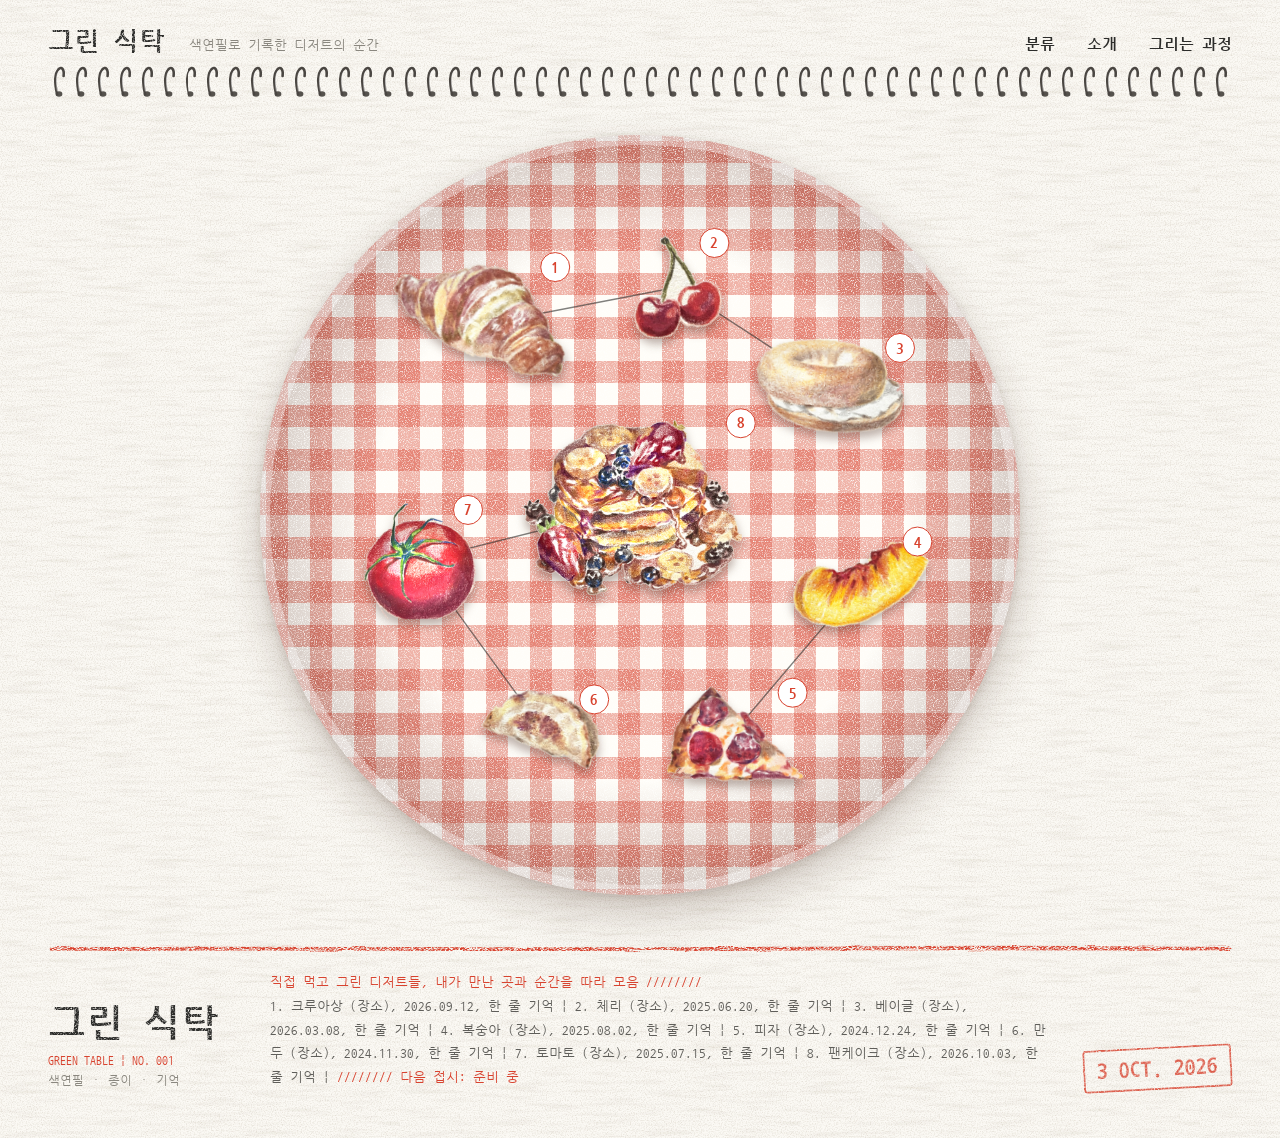
==== commit 0f03ef34: "타자기체 + 잉크 번짐 제목, 머리말 스케치북 스프링 Co-Authored-By: Claude Opus 5.5 <noreply@anthropic.com> Claude-Session" ====
--- a/index.html
+++ b/index.html
@@ -5,7 +5,7 @@
   <meta name="viewport" content="width=device-width, initial-scale=1.0">
   <title>그린 식탁</title>
   <link rel="preconnect" href="https://fonts.googleapis.com">
-  <link href="https://fonts.googleapis.com/css2?family=Noto+Sans+KR:wght@400;700&family=Nanum+Gothic+Coding:wght@400;700&family=Nanum+Pen+Script&family=East+Sea+Dokdo&display=swap" rel="stylesheet">
+  <link href="https://fonts.googleapis.com/css2?family=Noto+Sans+KR:wght@400;700&family=Nanum+Gothic+Coding:wght@400;700&display=swap" rel="stylesheet">
   <link rel="stylesheet" href="css/style.css">
 </head>
 <body>
--- a/css/style.css
+++ b/css/style.css
@@ -11,13 +11,14 @@
   --red: #D8432F;     /* 번호·도장·구분선 */
   --sans: 'Noto Sans KR', sans-serif;
   --mono: 'Nanum Gothic Coding', monospace;
-  --hand: 'Nanum Pen Script', cursive;      /* 본문: 펜으로 휘갈긴 손글씨 */
-  --title: 'East Sea Dokdo', cursive;       /* 제목: 크레용·마커처럼 거친 글씨 */
+  --hand: var(--mono);                      /* 본문: 타자기체 */
+  --title: var(--mono);                     /* 제목: 타자기체 (굵게 + 잉크 번짐) */
 
   /* 러프한 질감 (그림 파일 없이 코드로 만든 무늬) */
   --grain: url("data:image/svg+xml,%3Csvg xmlns='http://www.w3.org/2000/svg' width='240' height='240'%3E%3Cfilter id='n'%3E%3CfeTurbulence type='fractalNoise' baseFrequency='0.8' numOctaves='3' stitchTiles='stitch'/%3E%3CfeColorMatrix values='0 0 0 0 0.36 0 0 0 0 0.3 0 0 0 0 0.22 0.55 0 0 0 -0.24'/%3E%3C/filter%3E%3Crect width='100%25' height='100%25' filter='url(%23n)'/%3E%3C/svg%3E");        /* 종이 알갱이 */
   --fiber: url("data:image/svg+xml,%3Csvg xmlns='http://www.w3.org/2000/svg' width='400' height='400'%3E%3Cfilter id='f'%3E%3CfeTurbulence type='fractalNoise' baseFrequency='0.02 0.22' numOctaves='2' seed='7' stitchTiles='stitch'/%3E%3CfeColorMatrix values='0 0 0 0 0.45 0 0 0 0 0.38 0 0 0 0 0.28 0.35 0 0 0 -0.17'/%3E%3C/filter%3E%3Crect width='100%25' height='100%25' filter='url(%23f)'/%3E%3C/svg%3E");        /* 종이 섬유결 */
   --speck: url("data:image/svg+xml,%3Csvg xmlns='http://www.w3.org/2000/svg' width='200' height='200'%3E%3Cfilter id='p'%3E%3CfeTurbulence type='fractalNoise' baseFrequency='0.9' numOctaves='2' seed='5' stitchTiles='stitch'/%3E%3CfeColorMatrix values='0 0 0 0 1 0 0 0 0 1 0 0 0 0 0.98 2.6 0 0 0 -1.25'/%3E%3C/filter%3E%3Crect width='100%25' height='100%25' filter='url(%23p)'/%3E%3C/svg%3E");        /* 크레용이 덜 묻은 흰 틈 */
+  --spring: url("data:image/svg+xml,%3Csvg xmlns='http://www.w3.org/2000/svg' width='22' height='36' viewBox='0 0 22 36'%3E%3Cellipse cx='11' cy='29' rx='3.4' ry='2.8' fill='%233A3631' opacity='0.85'/%3E%3Cpath d='M9.2 29.5 C 7 20, 6.2 9, 10.5 4.2 C 13.6 1.2, 16.4 4, 15.6 11' fill='none' stroke='%234A4642' stroke-width='2.6' stroke-linecap='round'/%3E%3Cpath d='M9.4 26 C 8 18, 7.8 10, 10.8 6' fill='none' stroke='%23FFFFFF' stroke-opacity='0.55' stroke-width='0.9' stroke-linecap='round'/%3E%3C/svg%3E");      /* 스케치북 스프링 한 고리 */
   --crayon: url("data:image/svg+xml,%3Csvg xmlns='http://www.w3.org/2000/svg' viewBox='0 0 1200 16' preserveAspectRatio='none'%3E%3Cfilter id='r' x='-2%25' y='-80%25' width='104%25' height='260%25'%3E%3CfeTurbulence type='fractalNoise' baseFrequency='0.03 0.8' numOctaves='2' seed='4' result='t'/%3E%3CfeDisplacementMap in='SourceGraphic' in2='t' scale='4' result='d'/%3E%3CfeTurbulence type='fractalNoise' baseFrequency='0.5 1.6' numOctaves='2' seed='11' result='g'/%3E%3CfeColorMatrix in='g' values='0 0 0 0 0 0 0 0 0 0 0 0 0 0 0 0 0 0 -3 2.1' result='m'/%3E%3CfeComposite in='d' in2='m' operator='in'/%3E%3C/filter%3E%3Cg filter='url(%23r)' fill='none' stroke='%23D8432F' stroke-linecap='round'%3E%3Cpath d='M4 8 C 250 6, 520 10, 800 7 S 1100 9, 1196 7' stroke-width='5'/%3E%3Cpath d='M60 9 C 400 8, 700 6, 1150 9' stroke-width='2.5' opacity='0.7'/%3E%3C/g%3E%3C/svg%3E");      /* 크레용 선 */
   --rough: url("data:image/svg+xml,%3Csvg xmlns='http://www.w3.org/2000/svg' width='160' height='160'%3E%3Cfilter id='s'%3E%3CfeTurbulence type='fractalNoise' baseFrequency='0.7' numOctaves='2' seed='2' stitchTiles='stitch'/%3E%3CfeColorMatrix values='0 0 0 0 0 0 0 0 0 0 0 0 0 0 0 -2.6 0 0 0 2.2'/%3E%3C/filter%3E%3Crect width='100%25' height='100%25' filter='url(%23s)'/%3E%3C/svg%3E");    /* 도장 잉크 번짐 */
 }
@@ -29,7 +30,7 @@
   background-image: var(--grain), var(--fiber);   /* 미색 종이 위에 알갱이·섬유결 */
   color: var(--ink);
   font-family: var(--hand);
-  font-size: 22px;
+  font-size: 16px;
   line-height: 1.6;
 }
 
@@ -46,26 +47,36 @@
   align-items: baseline;
   gap: 24px;
   margin: 0 48px;
-  padding: 28px 0 18px;
+  padding: 28px 0 22px;
+  margin-bottom: 22px;
   position: relative;
 }
 
-/* 머리말 아래 크레용 선 */
+/* 큰 제목: 잉크가 덜 묻은 듯한 타자 */
+.logo,
+.colophon h1,
+.detail-text h1,
+.big-num {
+  -webkit-mask-image: var(--rough);
+  mask-image: var(--rough);
+}
+
+/* 머리말 아래: 스케치북 스프링 */
 .site-header::after {
   content: '';
   position: absolute;
-  left: -6px;
-  right: -6px;
-  bottom: -6px;
-  height: 14px;
-  background: var(--crayon) center / 100% 100% no-repeat;
-}
-
-.logo { font-family: var(--title); font-size: 42px; line-height: 1; }
+  left: 0;
+  right: 0;
+  bottom: -22px;
+  height: 36px;
+  background: var(--spring) left center / 22px 36px round no-repeat;   /* 고리를 가로로 반복 (끝이 잘리지 않게) */
+}
+
+.logo { font-family: var(--title); font-size: 26px; font-weight: 700; line-height: 1; }
 
 .subtitle {
   font-family: var(--hand);
-  font-size: 22px;
+  font-size: 13px;
   color: var(--mute);
 }
 
@@ -74,7 +85,8 @@
   display: flex;
   gap: 32px;
   font-family: var(--title);
-  font-size: 26px;
+  font-size: 15px;
+  font-weight: 700;
 }
 
 .menu a:hover,
@@ -85,7 +97,7 @@
 .stamp {
   font-family: var(--mono);
   font-weight: 700;
-  font-size: 24px;
+  font-size: 22px;
   color: var(--red);
   border: 2px solid var(--red);
   border-radius: 4px;
@@ -213,7 +225,7 @@
   background: #fff;
   border: 1.5px solid var(--red);
   color: var(--red);
-  font: clamp(16px, 2.3vw, 22px) / 1 var(--title);
+  font: 700 clamp(12px, 1.7vw, 15px) / 1 var(--title);
 }
 
 /* 마우스 올리면 뜨는 쪽지 (마우스를 따라다님) */
@@ -226,7 +238,7 @@
   border: 1px solid var(--red);
   border-radius: 6px;
   box-shadow: 0 4px 12px rgba(0, 0, 0, 0.12);
-  font: 22px / 1.2 var(--title);
+  font: 700 14px / 1.5 var(--title);
   white-space: nowrap;
   opacity: 0;
   pointer-events: none;
@@ -248,7 +260,7 @@
   background: var(--crayon) top / 100% 12px no-repeat;
 }
 
-.colophon h1 { font-family: var(--title); font-weight: 400; font-size: 60px; line-height: 1; }
+.colophon h1 { font-family: var(--title); font-weight: 700; font-size: 38px; line-height: 1.1; }
 .colophon .tag { font-family: var(--mono); font-size: 12px; color: var(--red); margin-top: 6px; }
 .colophon .tag.mute { color: var(--mute); margin-top: 0; }
 
@@ -297,7 +309,7 @@
 .zoom-wrap figcaption {
   margin-top: 8px;
   text-align: center;
-  font: 20px var(--hand);
+  font: 12px var(--hand);
   color: var(--mute);
 }
 
@@ -308,11 +320,11 @@
   gap: 16px;
 }
 
-.detail-text h1 { font-family: var(--title); font-weight: 400; font-size: 64px; line-height: 1; }
+.detail-text h1 { font-family: var(--title); font-weight: 700; font-size: 40px; line-height: 1.15; }
 .meta { font: 13px var(--mono); color: var(--mute); margin-top: 4px; }
 
 .sec-title {
-  font: 26px var(--title);
+  font: 700 15px var(--title);
   color: var(--red);
   margin: 32px 0 8px;
 }
@@ -320,7 +332,7 @@
 .sec-title::after { content: ' ////////'; }
 
 .story {
-  font: 24px / 1.6 var(--hand);
+  font: 15px / 1.9 var(--hand);
   color: #4A4945;
   white-space: pre-line;   /* data.js의 \n을 줄바꿈으로 */
 }
@@ -368,7 +380,7 @@
   margin: 0 48px 48px;
   padding-top: 20px;
   background: var(--crayon) top / 100% 12px no-repeat;
-  font: 22px var(--title);
+  font: 700 14px var(--title);
 }
 
 .detail-nav a:hover { color: var(--red); }
@@ -389,7 +401,7 @@
   border-radius: 999px;
   background: transparent;
   color: var(--ink);
-  font: 24px var(--title);
+  font: 15px var(--title);
   cursor: pointer;
 }
 
@@ -404,7 +416,7 @@
   border-radius: 12px;
 }
 
-.group h2 { font: 26px var(--title); color: var(--red); margin-bottom: 14px; }
+.group h2 { font: 700 16px var(--title); color: var(--red); margin-bottom: 14px; }
 .group h2 em { font-style: normal; font-weight: 400; color: var(--mute); }
 
 .group-items { display: flex; align-items: center; flex-wrap: wrap; }
@@ -421,7 +433,7 @@
 
 .mini:hover img { transform: scale(1.07); }
 .mini span { display: block; margin-top: 8px; font: 700 12px var(--mono); color: var(--red); }
-.mini small { display: block; font-size: 22px; }
+.mini small { display: block; font-size: 14px; }
 
 .link-line {
   width: 28px;
@@ -436,7 +448,7 @@
    소개 · 그리는 과정
    ========================================================= */
 .about { max-width: 720px; margin: 24px auto 72px; padding: 0 24px; }
-.about p { font-size: 25px; line-height: 1.6; margin-bottom: 12px; }
+.about p { font-size: 16px; line-height: 1.9; margin-bottom: 12px; }
 .about strong { color: var(--red); }
 
 .process {
@@ -456,21 +468,21 @@
   overflow: hidden;
   background: #fff;
   border: 1px solid var(--line);
-  font: 20px var(--hand);
+  font: 12px var(--hand);
   color: var(--mute);
 }
 
 .frame img { position: absolute; inset: 0; width: 100%; height: 100%; object-fit: cover; }
 
-.step figcaption { margin-top: 8px; text-align: center; font: 24px var(--hand); }
-.arrow { color: var(--red); font: 28px var(--title); }
+.step figcaption { margin-top: 8px; text-align: center; font: 14px var(--hand); }
+.arrow { color: var(--red); font: 700 20px var(--title); }
 
 
 /* =========================================================
    좁은 화면 (휴대폰)
    ========================================================= */
 @media (max-width: 800px) {
-  .site-header { margin: 0 16px; flex-wrap: wrap; gap: 4px 16px; }
+  .site-header { margin: 0 16px 22px; flex-wrap: wrap; gap: 4px 16px; }
   .subtitle { display: none; }
   .menu { gap: 16px; }
 
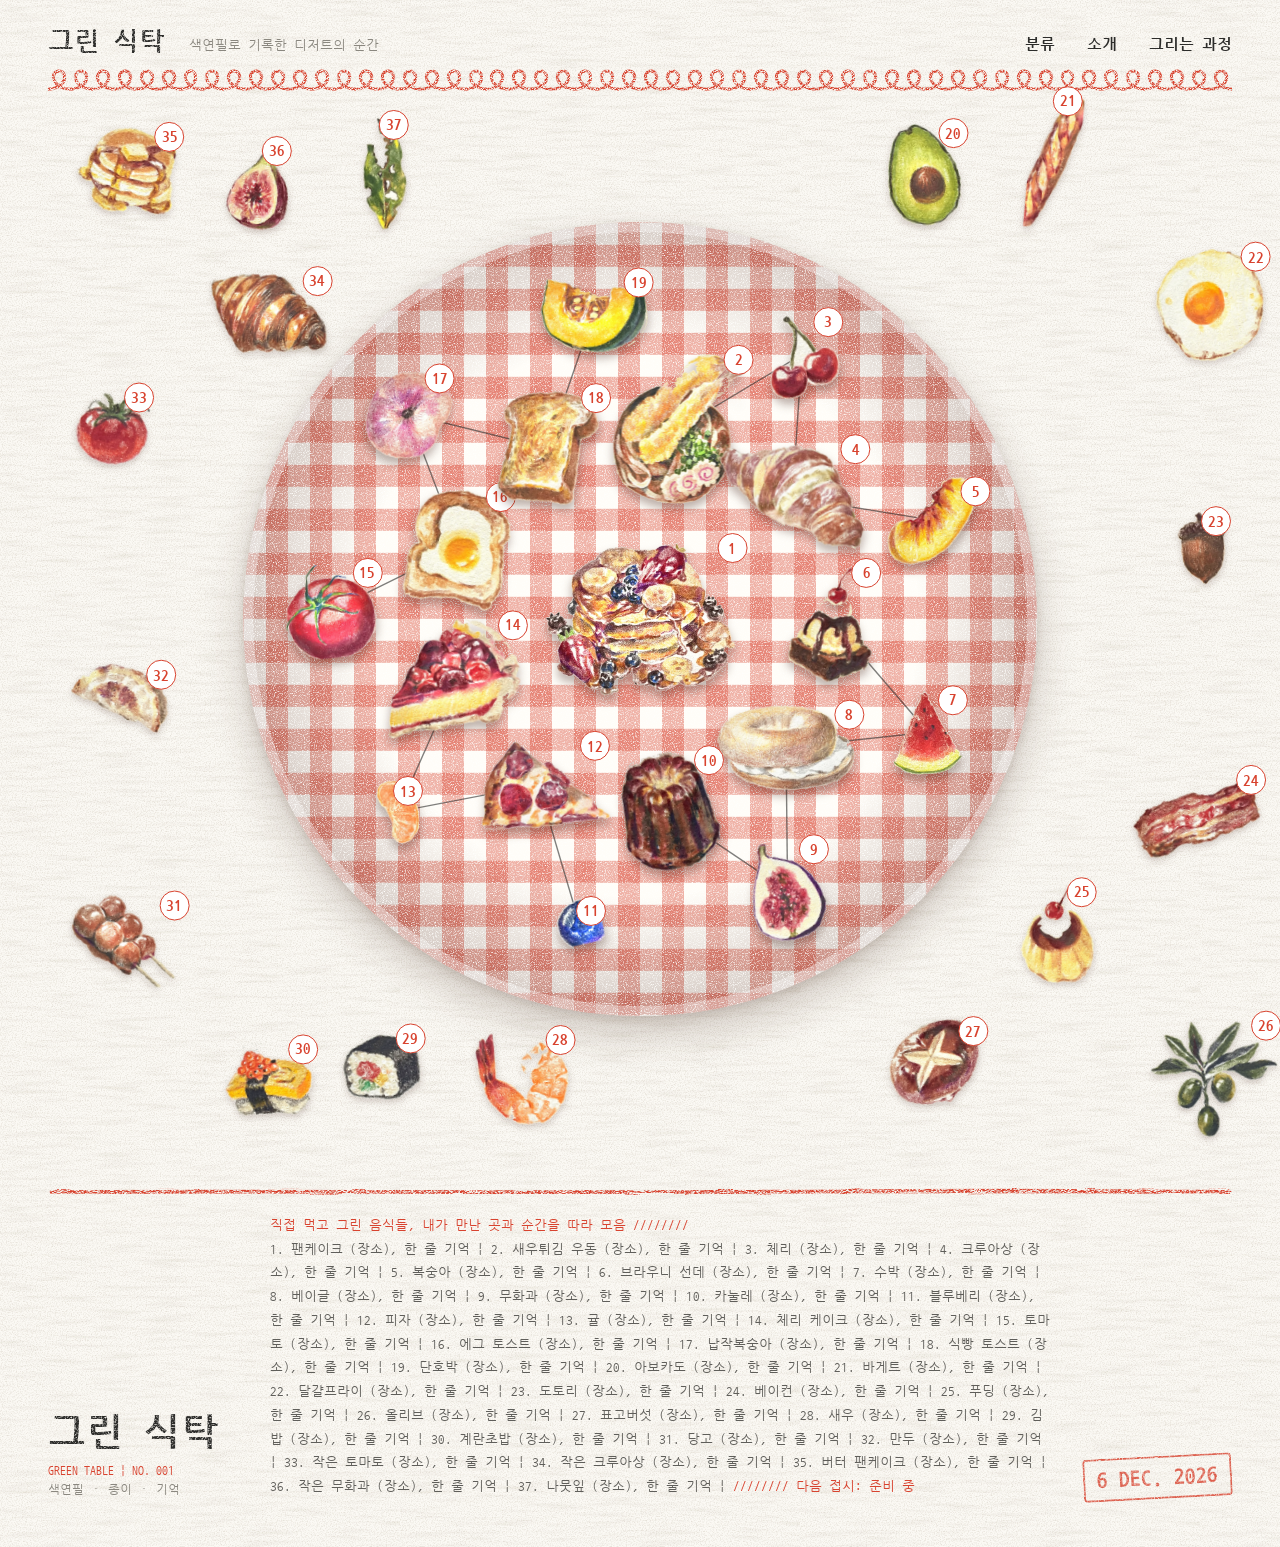
==== commit a481330c: "그림 5점 더 추가 (총 37점), 식탁 밖 화면 전체에 그림 배치 Co-Authored-By: Claude Opus 5.5 <noreply@anthropic.com> Claude" ====
--- a/index.html
+++ b/index.html
@@ -22,10 +22,13 @@
   </header>
 
   <!-- 식탁: 디저트와 연결선은 js/home.js가 채움 -->
-  <main class="table">
-    <!-- 회전하는 식탁보: 디저트와 연결선이 이 안에 올라감 -->
-    <div class="spin">
-      <svg class="lines" viewBox="0 0 100 100" preserveAspectRatio="none"></svg>
+  <!-- 화면 전체: 가운데 식탁 + 그 주변 종이 위에 흩어진 그림들 -->
+  <main class="scene">
+    <div class="table">
+      <!-- 회전하는 식탁보: 식탁 위 그림과 연결선이 이 안에 올라감 -->
+      <div class="spin">
+        <svg class="lines" viewBox="0 0 100 100" preserveAspectRatio="none"></svg>
+      </div>
     </div>
   </main>
 
--- a/css/style.css
+++ b/css/style.css
@@ -18,7 +18,7 @@
   --grain: url("data:image/svg+xml,%3Csvg xmlns='http://www.w3.org/2000/svg' width='240' height='240'%3E%3Cfilter id='n'%3E%3CfeTurbulence type='fractalNoise' baseFrequency='0.8' numOctaves='3' stitchTiles='stitch'/%3E%3CfeColorMatrix values='0 0 0 0 0.36 0 0 0 0 0.3 0 0 0 0 0.22 0.55 0 0 0 -0.24'/%3E%3C/filter%3E%3Crect width='100%25' height='100%25' filter='url(%23n)'/%3E%3C/svg%3E");        /* 종이 알갱이 */
   --fiber: url("data:image/svg+xml,%3Csvg xmlns='http://www.w3.org/2000/svg' width='400' height='400'%3E%3Cfilter id='f'%3E%3CfeTurbulence type='fractalNoise' baseFrequency='0.02 0.22' numOctaves='2' seed='7' stitchTiles='stitch'/%3E%3CfeColorMatrix values='0 0 0 0 0.45 0 0 0 0 0.38 0 0 0 0 0.28 0.35 0 0 0 -0.17'/%3E%3C/filter%3E%3Crect width='100%25' height='100%25' filter='url(%23f)'/%3E%3C/svg%3E");        /* 종이 섬유결 */
   --speck: url("data:image/svg+xml,%3Csvg xmlns='http://www.w3.org/2000/svg' width='200' height='200'%3E%3Cfilter id='p'%3E%3CfeTurbulence type='fractalNoise' baseFrequency='0.9' numOctaves='2' seed='5' stitchTiles='stitch'/%3E%3CfeColorMatrix values='0 0 0 0 1 0 0 0 0 1 0 0 0 0 0.98 2.6 0 0 0 -1.25'/%3E%3C/filter%3E%3Crect width='100%25' height='100%25' filter='url(%23p)'/%3E%3C/svg%3E");        /* 크레용이 덜 묻은 흰 틈 */
-  --spring: url("data:image/svg+xml,%3Csvg xmlns='http://www.w3.org/2000/svg' width='22' height='36' viewBox='0 0 22 36'%3E%3Cellipse cx='11' cy='29' rx='3.4' ry='2.8' fill='%233A3631' opacity='0.85'/%3E%3Cpath d='M9.2 29.5 C 7 20, 6.2 9, 10.5 4.2 C 13.6 1.2, 16.4 4, 15.6 11' fill='none' stroke='%234A4642' stroke-width='2.6' stroke-linecap='round'/%3E%3Cpath d='M9.4 26 C 8 18, 7.8 10, 10.8 6' fill='none' stroke='%23FFFFFF' stroke-opacity='0.55' stroke-width='0.9' stroke-linecap='round'/%3E%3C/svg%3E");      /* 스케치북 스프링 한 고리 */
+  --spring: url("data:image/svg+xml,%3Csvg xmlns='http://www.w3.org/2000/svg' width='126' height='30' viewBox='0 0 126 30' preserveAspectRatio='none'%3E%3Cfilter id='c' x='-12' y='0' width='150' height='30' filterUnits='userSpaceOnUse'%3E%3CfeTurbulence type='fractalNoise' baseFrequency='0.08 0.3' numOctaves='2' seed='3' stitchTiles='stitch' result='t'/%3E%3CfeDisplacementMap in='SourceGraphic' in2='t' scale='1.6' result='d'/%3E%3CfeTurbulence type='fractalNoise' baseFrequency='0.7 1.1' numOctaves='2' seed='8' stitchTiles='stitch' result='g'/%3E%3CfeColorMatrix in='g' values='0 0 0 0 0 0 0 0 0 0 0 0 0 0 0 0 0 0 -3.2 2.2' result='m'/%3E%3CfeComposite in='d' in2='m' operator='in'/%3E%3C/filter%3E%3Cg filter='url(%23c)' fill='none' stroke='%23D8432F' stroke-linecap='round' stroke-linejoin='round'%3E%3Cpath d='M-12.75 6.54 L-13.17 6.78 L-13.56 7.05 L-13.93 7.37 L-14.28 7.72 L-14.59 8.11 L-14.88 8.53 L-15.13 8.98 L-15.35 9.46 L-15.52 9.97 L-15.66 10.50 L-15.75 11.05 L-15.81 11.63 L-15.81 12.22 L-15.77 12.82 L-15.68 13.44 L-15.55 14.06 L-15.36 14.69 L-15.13 15.31 L-14.85 15.94 L-14.51 16.56 L-14.14 17.18 L-13.71 17.78 L-13.24 18.37 L-12.72 18.95 L-12.16 19.50 L-11.56 20.03 L-10.91 20.54 L-10.23 21.02 L-9.51 21.47 L-8.76 21.89 L-7.98 22.28 L-7.17 22.63 L-6.33 22.95 L-5.47 23.22 L-4.59 23.46 L-3.69 23.65 L-2.78 23.80 L-1.86 23.91 L-0.93 23.98 L0.00 24.00 L0.93 23.98 L1.86 23.91 L2.78 23.80 L3.69 23.65 L4.59 23.46 L5.47 23.22 L6.33 22.95 L7.17 22.63 L7.98 22.28 L8.76 21.89 L9.51 21.47 L10.23 21.02 L10.91 20.54 L11.56 20.03 L12.16 19.50 L12.72 18.95 L13.24 18.37 L13.71 17.78 L14.14 17.18 L14.51 16.56 L14.85 15.94 L15.13 15.31 L15.36 14.69 L15.55 14.06 L15.68 13.44 L15.77 12.82 L15.81 12.22 L15.81 11.63 L15.75 11.05 L15.66 10.50 L15.52 9.97 L15.35 9.46 L15.13 8.98 L14.88 8.53 L14.59 8.11 L14.28 7.72 L13.93 7.37 L13.56 7.05 L13.17 6.78 L12.75 6.54 L12.32 6.35 L11.88 6.20 L11.43 6.09 L10.96 6.02 L10.50 6.00 L10.04 6.02 L9.57 6.09 L9.12 6.20 L8.68 6.35 L8.25 6.54 L7.83 6.78 L7.44 7.05 L7.07 7.37 L6.72 7.72 L6.41 8.11 L6.12 8.53 L5.87 8.98 L5.65 9.46 L5.48 9.97 L5.34 10.50 L5.25 11.05 L5.19 11.63 L5.19 12.22 L5.23 12.82 L5.32 13.44 L5.45 14.06 L5.64 14.69 L5.87 15.31 L6.15 15.94 L6.49 16.56 L6.86 17.18 L7.29 17.78 L7.76 18.37 L8.28 18.95 L8.84 19.50 L9.44 20.03 L10.09 20.54 L10.77 21.02 L11.49 21.47 L12.24 21.89 L13.02 22.28 L13.83 22.63 L14.67 22.95 L15.53 23.22 L16.41 23.46 L17.31 23.65 L18.22 23.80 L19.14 23.91 L20.07 23.98 L21.00 24.00 L21.93 23.98 L22.86 23.91 L23.78 23.80 L24.69 23.65 L25.59 23.46 L26.47 23.22 L27.33 22.95 L28.17 22.63 L28.98 22.28 L29.76 21.89 L30.51 21.47 L31.23 21.02 L31.91 20.54 L32.56 20.03 L33.16 19.50 L33.72 18.95 L34.24 18.37 L34.71 17.78 L35.14 17.18 L35.51 16.56 L35.85 15.94 L36.13 15.31 L36.36 14.69 L36.55 14.06 L36.68 13.44 L36.77 12.82 L36.81 12.22 L36.81 11.63 L36.75 11.05 L36.66 10.50 L36.52 9.97 L36.35 9.46 L36.13 8.98 L35.88 8.53 L35.59 8.11 L35.28 7.72 L34.93 7.37 L34.56 7.05 L34.17 6.78 L33.75 6.54 L33.32 6.35 L32.88 6.20 L32.43 6.09 L31.96 6.02 L31.50 6.00 L31.04 6.02 L30.57 6.09 L30.12 6.20 L29.68 6.35 L29.25 6.54 L28.83 6.78 L28.44 7.05 L28.07 7.37 L27.72 7.72 L27.41 8.11 L27.12 8.53 L26.87 8.98 L26.65 9.46 L26.48 9.97 L26.34 10.50 L26.25 11.05 L26.19 11.63 L26.19 12.22 L26.23 12.82 L26.32 13.44 L26.45 14.06 L26.64 14.69 L26.87 15.31 L27.15 15.94 L27.49 16.56 L27.86 17.18 L28.29 17.78 L28.76 18.37 L29.28 18.95 L29.84 19.50 L30.44 20.03 L31.09 20.54 L31.77 21.02 L32.49 21.47 L33.24 21.89 L34.02 22.28 L34.83 22.63 L35.67 22.95 L36.53 23.22 L37.41 23.46 L38.31 23.65 L39.22 23.80 L40.14 23.91 L41.07 23.98 L42.00 24.00 L42.93 23.98 L43.86 23.91 L44.78 23.80 L45.69 23.65 L46.59 23.46 L47.47 23.22 L48.33 22.95 L49.17 22.63 L49.98 22.28 L50.76 21.89 L51.51 21.47 L52.23 21.02 L52.91 20.54 L53.56 20.03 L54.16 19.50 L54.72 18.95 L55.24 18.37 L55.71 17.78 L56.14 17.18 L56.51 16.56 L56.85 15.94 L57.13 15.31 L57.36 14.69 L57.55 14.06 L57.68 13.44 L57.77 12.82 L57.81 12.22 L57.81 11.63 L57.75 11.05 L57.66 10.50 L57.52 9.97 L57.35 9.46 L57.13 8.98 L56.88 8.53 L56.59 8.11 L56.28 7.72 L55.93 7.37 L55.56 7.05 L55.17 6.78 L54.75 6.54 L54.32 6.35 L53.88 6.20 L53.43 6.09 L52.96 6.02 L52.50 6.00 L52.04 6.02 L51.57 6.09 L51.12 6.20 L50.68 6.35 L50.25 6.54 L49.83 6.78 L49.44 7.05 L49.07 7.37 L48.72 7.72 L48.41 8.11 L48.12 8.53 L47.87 8.98 L47.65 9.46 L47.48 9.97 L47.34 10.50 L47.25 11.05 L47.19 11.63 L47.19 12.22 L47.23 12.82 L47.32 13.44 L47.45 14.06 L47.64 14.69 L47.87 15.31 L48.15 15.94 L48.49 16.56 L48.86 17.18 L49.29 17.78 L49.76 18.37 L50.28 18.95 L50.84 19.50 L51.44 20.03 L52.09 20.54 L52.77 21.02 L53.49 21.47 L54.24 21.89 L55.02 22.28 L55.83 22.63 L56.67 22.95 L57.53 23.22 L58.41 23.46 L59.31 23.65 L60.22 23.80 L61.14 23.91 L62.07 23.98 L63.00 24.00 L63.93 23.98 L64.86 23.91 L65.78 23.80 L66.69 23.65 L67.59 23.46 L68.47 23.22 L69.33 22.95 L70.17 22.63 L70.98 22.28 L71.76 21.89 L72.51 21.47 L73.23 21.02 L73.91 20.54 L74.56 20.03 L75.16 19.50 L75.72 18.95 L76.24 18.37 L76.71 17.78 L77.14 17.18 L77.51 16.56 L77.85 15.94 L78.13 15.31 L78.36 14.69 L78.55 14.06 L78.68 13.44 L78.77 12.82 L78.81 12.22 L78.81 11.63 L78.75 11.05 L78.66 10.50 L78.52 9.97 L78.35 9.46 L78.13 8.98 L77.88 8.53 L77.59 8.11 L77.28 7.72 L76.93 7.37 L76.56 7.05 L76.17 6.78 L75.75 6.54 L75.32 6.35 L74.88 6.20 L74.43 6.09 L73.96 6.02 L73.50 6.00 L73.04 6.02 L72.57 6.09 L72.12 6.20 L71.68 6.35 L71.25 6.54 L70.83 6.78 L70.44 7.05 L70.07 7.37 L69.72 7.72 L69.41 8.11 L69.12 8.53 L68.87 8.98 L68.65 9.46 L68.48 9.97 L68.34 10.50 L68.25 11.05 L68.19 11.63 L68.19 12.22 L68.23 12.82 L68.32 13.44 L68.45 14.06 L68.64 14.69 L68.87 15.31 L69.15 15.94 L69.49 16.56 L69.86 17.18 L70.29 17.78 L70.76 18.37 L71.28 18.95 L71.84 19.50 L72.44 20.03 L73.09 20.54 L73.77 21.02 L74.49 21.47 L75.24 21.89 L76.02 22.28 L76.83 22.63 L77.67 22.95 L78.53 23.22 L79.41 23.46 L80.31 23.65 L81.22 23.80 L82.14 23.91 L83.07 23.98 L84.00 24.00 L84.93 23.98 L85.86 23.91 L86.78 23.80 L87.69 23.65 L88.59 23.46 L89.47 23.22 L90.33 22.95 L91.17 22.63 L91.98 22.28 L92.76 21.89 L93.51 21.47 L94.23 21.02 L94.91 20.54 L95.56 20.03 L96.16 19.50 L96.72 18.95 L97.24 18.37 L97.71 17.78 L98.14 17.18 L98.51 16.56 L98.85 15.94 L99.13 15.31 L99.36 14.69 L99.55 14.06 L99.68 13.44 L99.77 12.82 L99.81 12.22 L99.81 11.63 L99.75 11.05 L99.66 10.50 L99.52 9.97 L99.35 9.46 L99.13 8.98 L98.88 8.53 L98.59 8.11 L98.28 7.72 L97.93 7.37 L97.56 7.05 L97.17 6.78 L96.75 6.54 L96.32 6.35 L95.88 6.20 L95.43 6.09 L94.96 6.02 L94.50 6.00 L94.04 6.02 L93.57 6.09 L93.12 6.20 L92.68 6.35 L92.25 6.54 L91.83 6.78 L91.44 7.05 L91.07 7.37 L90.72 7.72 L90.41 8.11 L90.12 8.53 L89.87 8.98 L89.65 9.46 L89.48 9.97 L89.34 10.50 L89.25 11.05 L89.19 11.63 L89.19 12.22 L89.23 12.82 L89.32 13.44 L89.45 14.06 L89.64 14.69 L89.87 15.31 L90.15 15.94 L90.49 16.56 L90.86 17.18 L91.29 17.78 L91.76 18.37 L92.28 18.95 L92.84 19.50 L93.44 20.03 L94.09 20.54 L94.77 21.02 L95.49 21.47 L96.24 21.89 L97.02 22.28 L97.83 22.63 L98.67 22.95 L99.53 23.22 L100.41 23.46 L101.31 23.65 L102.22 23.80 L103.14 23.91 L104.07 23.98 L105.00 24.00 L105.93 23.98 L106.86 23.91 L107.78 23.80 L108.69 23.65 L109.59 23.46 L110.47 23.22 L111.33 22.95 L112.17 22.63 L112.98 22.28 L113.76 21.89 L114.51 21.47 L115.23 21.02 L115.91 20.54 L116.56 20.03 L117.16 19.50 L117.72 18.95 L118.24 18.37 L118.71 17.78 L119.14 17.18 L119.51 16.56 L119.85 15.94 L120.13 15.31 L120.36 14.69 L120.55 14.06 L120.68 13.44 L120.77 12.82 L120.81 12.22 L120.81 11.63 L120.75 11.05 L120.66 10.50 L120.52 9.97 L120.35 9.46 L120.13 8.98 L119.88 8.53 L119.59 8.11 L119.28 7.72 L118.93 7.37 L118.56 7.05 L118.17 6.78 L117.75 6.54 L117.32 6.35 L116.88 6.20 L116.43 6.09 L115.96 6.02 L115.50 6.00 L115.04 6.02 L114.57 6.09 L114.12 6.20 L113.68 6.35 L113.25 6.54 L112.83 6.78 L112.44 7.05 L112.07 7.37 L111.72 7.72 L111.41 8.11 L111.12 8.53 L110.87 8.98 L110.65 9.46 L110.48 9.97 L110.34 10.50 L110.25 11.05 L110.19 11.63 L110.19 12.22 L110.23 12.82 L110.32 13.44 L110.45 14.06 L110.64 14.69 L110.87 15.31 L111.15 15.94 L111.49 16.56 L111.86 17.18 L112.29 17.78 L112.76 18.37 L113.28 18.95 L113.84 19.50 L114.44 20.03 L115.09 20.54 L115.77 21.02 L116.49 21.47 L117.24 21.89 L118.02 22.28 L118.83 22.63 L119.67 22.95 L120.53 23.22 L121.41 23.46 L122.31 23.65 L123.22 23.80 L124.14 23.91 L125.07 23.98 L126.00 24.00 L126.93 23.98 L127.86 23.91 L128.78 23.80 L129.69 23.65 L130.59 23.46 L131.47 23.22 L132.33 22.95 L133.17 22.63 L133.98 22.28 L134.76 21.89 L135.51 21.47 L136.23 21.02 L136.91 20.54 L137.56 20.03 L138.16 19.50 L138.72 18.95 L139.24 18.37 L139.71 17.78 L140.14 17.18 L140.51 16.56 L140.85 15.94 L141.13 15.31 L141.36 14.69 L141.55 14.06 L141.68 13.44 L141.77 12.82 L141.81 12.22 L141.81 11.63 L141.75 11.05 L141.66 10.50 L141.52 9.97 L141.35 9.46 L141.13 8.98 L140.88 8.53 L140.59 8.11 L140.28 7.72 L139.93 7.37 L139.56 7.05 L139.17 6.78 L138.75 6.54' stroke-width='3'/%3E%3Cpath d='M-12.75 6.37 L-13.17 6.57 L-13.56 6.82 L-13.93 7.10 L-14.28 7.42 L-14.59 7.78 L-14.88 8.18 L-15.13 8.61 L-15.35 9.07 L-15.52 9.55 L-15.66 10.07 L-15.75 10.61 L-15.81 11.16 L-15.81 11.74 L-15.77 12.34 L-15.68 12.94 L-15.55 13.56 L-15.36 14.19 L-15.13 14.81 L-14.85 15.44 L-14.51 16.07 L-14.14 16.69 L-13.71 17.31 L-13.24 17.91 L-12.72 18.50 L-12.16 19.07 L-11.56 19.62 L-10.91 20.15 L-10.23 20.65 L-9.51 21.13 L-8.76 21.57 L-7.98 21.99 L-7.17 22.37 L-6.33 22.71 L-5.47 23.02 L-4.59 23.29 L-3.69 23.51 L-2.78 23.70 L-1.86 23.84 L-0.93 23.94 L0.00 24.00 L0.93 24.01 L1.86 23.98 L2.78 23.91 L3.69 23.79 L4.59 23.63 L5.47 23.43 L6.33 23.18 L7.17 22.90 L7.98 22.58 L8.76 22.22 L9.51 21.82 L10.23 21.39 L10.91 20.93 L11.56 20.45 L12.16 19.93 L12.72 19.39 L13.24 18.84 L13.71 18.26 L14.14 17.66 L14.51 17.06 L14.85 16.44 L15.13 15.81 L15.36 15.19 L15.55 14.56 L15.68 13.93 L15.77 13.31 L15.81 12.69 L15.81 12.09 L15.75 11.50 L15.66 10.93 L15.52 10.38 L15.35 9.85 L15.13 9.35 L14.88 8.87 L14.59 8.43 L14.28 8.01 L13.93 7.63 L13.56 7.29 L13.17 6.98 L12.75 6.71 L12.32 6.49 L11.88 6.30 L11.43 6.16 L10.96 6.06 L10.50 6.00 L10.04 5.99 L9.57 6.02 L9.12 6.09 L8.68 6.21 L8.25 6.37 L7.83 6.57 L7.44 6.82 L7.07 7.10 L6.72 7.42 L6.41 7.78 L6.12 8.18 L5.87 8.61 L5.65 9.07 L5.48 9.55 L5.34 10.07 L5.25 10.61 L5.19 11.16 L5.19 11.74 L5.23 12.34 L5.32 12.94 L5.45 13.56 L5.64 14.19 L5.87 14.81 L6.15 15.44 L6.49 16.07 L6.86 16.69 L7.29 17.31 L7.76 17.91 L8.28 18.50 L8.84 19.07 L9.44 19.62 L10.09 20.15 L10.77 20.65 L11.49 21.13 L12.24 21.57 L13.02 21.99 L13.83 22.37 L14.67 22.71 L15.53 23.02 L16.41 23.29 L17.31 23.51 L18.22 23.70 L19.14 23.84 L20.07 23.94 L21.00 24.00 L21.93 24.01 L22.86 23.98 L23.78 23.91 L24.69 23.79 L25.59 23.63 L26.47 23.43 L27.33 23.18 L28.17 22.90 L28.98 22.58 L29.76 22.22 L30.51 21.82 L31.23 21.39 L31.91 20.93 L32.56 20.45 L33.16 19.93 L33.72 19.39 L34.24 18.84 L34.71 18.26 L35.14 17.66 L35.51 17.06 L35.85 16.44 L36.13 15.81 L36.36 15.19 L36.55 14.56 L36.68 13.93 L36.77 13.31 L36.81 12.69 L36.81 12.09 L36.75 11.50 L36.66 10.93 L36.52 10.38 L36.35 9.85 L36.13 9.35 L35.88 8.87 L35.59 8.43 L35.28 8.01 L34.93 7.63 L34.56 7.29 L34.17 6.98 L33.75 6.71 L33.32 6.49 L32.88 6.30 L32.43 6.16 L31.96 6.06 L31.50 6.00 L31.04 5.99 L30.57 6.02 L30.12 6.09 L29.68 6.21 L29.25 6.37 L28.83 6.57 L28.44 6.82 L28.07 7.10 L27.72 7.42 L27.41 7.78 L27.12 8.18 L26.87 8.61 L26.65 9.07 L26.48 9.55 L26.34 10.07 L26.25 10.61 L26.19 11.16 L26.19 11.74 L26.23 12.34 L26.32 12.94 L26.45 13.56 L26.64 14.19 L26.87 14.81 L27.15 15.44 L27.49 16.07 L27.86 16.69 L28.29 17.31 L28.76 17.91 L29.28 18.50 L29.84 19.07 L30.44 19.62 L31.09 20.15 L31.77 20.65 L32.49 21.13 L33.24 21.57 L34.02 21.99 L34.83 22.37 L35.67 22.71 L36.53 23.02 L37.41 23.29 L38.31 23.51 L39.22 23.70 L40.14 23.84 L41.07 23.94 L42.00 24.00 L42.93 24.01 L43.86 23.98 L44.78 23.91 L45.69 23.79 L46.59 23.63 L47.47 23.43 L48.33 23.18 L49.17 22.90 L49.98 22.58 L50.76 22.22 L51.51 21.82 L52.23 21.39 L52.91 20.93 L53.56 20.45 L54.16 19.93 L54.72 19.39 L55.24 18.84 L55.71 18.26 L56.14 17.66 L56.51 17.06 L56.85 16.44 L57.13 15.81 L57.36 15.19 L57.55 14.56 L57.68 13.93 L57.77 13.31 L57.81 12.69 L57.81 12.09 L57.75 11.50 L57.66 10.93 L57.52 10.38 L57.35 9.85 L57.13 9.35 L56.88 8.87 L56.59 8.43 L56.28 8.01 L55.93 7.63 L55.56 7.29 L55.17 6.98 L54.75 6.71 L54.32 6.49 L53.88 6.30 L53.43 6.16 L52.96 6.06 L52.50 6.00 L52.04 5.99 L51.57 6.02 L51.12 6.09 L50.68 6.21 L50.25 6.37 L49.83 6.57 L49.44 6.82 L49.07 7.10 L48.72 7.42 L48.41 7.78 L48.12 8.18 L47.87 8.61 L47.65 9.07 L47.48 9.55 L47.34 10.07 L47.25 10.61 L47.19 11.16 L47.19 11.74 L47.23 12.34 L47.32 12.94 L47.45 13.56 L47.64 14.19 L47.87 14.81 L48.15 15.44 L48.49 16.07 L48.86 16.69 L49.29 17.31 L49.76 17.91 L50.28 18.50 L50.84 19.07 L51.44 19.62 L52.09 20.15 L52.77 20.65 L53.49 21.13 L54.24 21.57 L55.02 21.99 L55.83 22.37 L56.67 22.71 L57.53 23.02 L58.41 23.29 L59.31 23.51 L60.22 23.70 L61.14 23.84 L62.07 23.94 L63.00 24.00 L63.93 24.01 L64.86 23.98 L65.78 23.91 L66.69 23.79 L67.59 23.63 L68.47 23.43 L69.33 23.18 L70.17 22.90 L70.98 22.58 L71.76 22.22 L72.51 21.82 L73.23 21.39 L73.91 20.93 L74.56 20.45 L75.16 19.93 L75.72 19.39 L76.24 18.84 L76.71 18.26 L77.14 17.66 L77.51 17.06 L77.85 16.44 L78.13 15.81 L78.36 15.19 L78.55 14.56 L78.68 13.93 L78.77 13.31 L78.81 12.69 L78.81 12.09 L78.75 11.50 L78.66 10.93 L78.52 10.38 L78.35 9.85 L78.13 9.35 L77.88 8.87 L77.59 8.43 L77.28 8.01 L76.93 7.63 L76.56 7.29 L76.17 6.98 L75.75 6.71 L75.32 6.49 L74.88 6.30 L74.43 6.16 L73.96 6.06 L73.50 6.00 L73.04 5.99 L72.57 6.02 L72.12 6.09 L71.68 6.21 L71.25 6.37 L70.83 6.57 L70.44 6.82 L70.07 7.10 L69.72 7.42 L69.41 7.78 L69.12 8.18 L68.87 8.61 L68.65 9.07 L68.48 9.55 L68.34 10.07 L68.25 10.61 L68.19 11.16 L68.19 11.74 L68.23 12.34 L68.32 12.94 L68.45 13.56 L68.64 14.19 L68.87 14.81 L69.15 15.44 L69.49 16.07 L69.86 16.69 L70.29 17.31 L70.76 17.91 L71.28 18.50 L71.84 19.07 L72.44 19.62 L73.09 20.15 L73.77 20.65 L74.49 21.13 L75.24 21.57 L76.02 21.99 L76.83 22.37 L77.67 22.71 L78.53 23.02 L79.41 23.29 L80.31 23.51 L81.22 23.70 L82.14 23.84 L83.07 23.94 L84.00 24.00 L84.93 24.01 L85.86 23.98 L86.78 23.91 L87.69 23.79 L88.59 23.63 L89.47 23.43 L90.33 23.18 L91.17 22.90 L91.98 22.58 L92.76 22.22 L93.51 21.82 L94.23 21.39 L94.91 20.93 L95.56 20.45 L96.16 19.93 L96.72 19.39 L97.24 18.84 L97.71 18.26 L98.14 17.66 L98.51 17.06 L98.85 16.44 L99.13 15.81 L99.36 15.19 L99.55 14.56 L99.68 13.93 L99.77 13.31 L99.81 12.69 L99.81 12.09 L99.75 11.50 L99.66 10.93 L99.52 10.38 L99.35 9.85 L99.13 9.35 L98.88 8.87 L98.59 8.43 L98.28 8.01 L97.93 7.63 L97.56 7.29 L97.17 6.98 L96.75 6.71 L96.32 6.49 L95.88 6.30 L95.43 6.16 L94.96 6.06 L94.50 6.00 L94.04 5.99 L93.57 6.02 L93.12 6.09 L92.68 6.21 L92.25 6.37 L91.83 6.57 L91.44 6.82 L91.07 7.10 L90.72 7.42 L90.41 7.78 L90.12 8.18 L89.87 8.61 L89.65 9.07 L89.48 9.55 L89.34 10.07 L89.25 10.61 L89.19 11.16 L89.19 11.74 L89.23 12.34 L89.32 12.94 L89.45 13.56 L89.64 14.19 L89.87 14.81 L90.15 15.44 L90.49 16.07 L90.86 16.69 L91.29 17.31 L91.76 17.91 L92.28 18.50 L92.84 19.07 L93.44 19.62 L94.09 20.15 L94.77 20.65 L95.49 21.13 L96.24 21.57 L97.02 21.99 L97.83 22.37 L98.67 22.71 L99.53 23.02 L100.41 23.29 L101.31 23.51 L102.22 23.70 L103.14 23.84 L104.07 23.94 L105.00 24.00 L105.93 24.01 L106.86 23.98 L107.78 23.91 L108.69 23.79 L109.59 23.63 L110.47 23.43 L111.33 23.18 L112.17 22.90 L112.98 22.58 L113.76 22.22 L114.51 21.82 L115.23 21.39 L115.91 20.93 L116.56 20.45 L117.16 19.93 L117.72 19.39 L118.24 18.84 L118.71 18.26 L119.14 17.66 L119.51 17.06 L119.85 16.44 L120.13 15.81 L120.36 15.19 L120.55 14.56 L120.68 13.93 L120.77 13.31 L120.81 12.69 L120.81 12.09 L120.75 11.50 L120.66 10.93 L120.52 10.38 L120.35 9.85 L120.13 9.35 L119.88 8.87 L119.59 8.43 L119.28 8.01 L118.93 7.63 L118.56 7.29 L118.17 6.98 L117.75 6.71 L117.32 6.49 L116.88 6.30 L116.43 6.16 L115.96 6.06 L115.50 6.00 L115.04 5.99 L114.57 6.02 L114.12 6.09 L113.68 6.21 L113.25 6.37 L112.83 6.57 L112.44 6.82 L112.07 7.10 L111.72 7.42 L111.41 7.78 L111.12 8.18 L110.87 8.61 L110.65 9.07 L110.48 9.55 L110.34 10.07 L110.25 10.61 L110.19 11.16 L110.19 11.74 L110.23 12.34 L110.32 12.94 L110.45 13.56 L110.64 14.19 L110.87 14.81 L111.15 15.44 L111.49 16.07 L111.86 16.69 L112.29 17.31 L112.76 17.91 L113.28 18.50 L113.84 19.07 L114.44 19.62 L115.09 20.15 L115.77 20.65 L116.49 21.13 L117.24 21.57 L118.02 21.99 L118.83 22.37 L119.67 22.71 L120.53 23.02 L121.41 23.29 L122.31 23.51 L123.22 23.70 L124.14 23.84 L125.07 23.94 L126.00 24.00 L126.93 24.01 L127.86 23.98 L128.78 23.91 L129.69 23.79 L130.59 23.63 L131.47 23.43 L132.33 23.18 L133.17 22.90 L133.98 22.58 L134.76 22.22 L135.51 21.82 L136.23 21.39 L136.91 20.93 L137.56 20.45 L138.16 19.93 L138.72 19.39 L139.24 18.84 L139.71 18.26 L140.14 17.66 L140.51 17.06 L140.85 16.44 L141.13 15.81 L141.36 15.19 L141.55 14.56 L141.68 13.93 L141.77 13.31 L141.81 12.69 L141.81 12.09 L141.75 11.50 L141.66 10.93 L141.52 10.38 L141.35 9.85 L141.13 9.35 L140.88 8.87 L140.59 8.43 L140.28 8.01 L139.93 7.63 L139.56 7.29 L139.17 6.98 L138.75 6.71' stroke-width='1.5' opacity='0.55' transform='translate(0.7 0.6)'/%3E%3C/g%3E%3C/svg%3E");      /* 크레용으로 이어 그린 용수철 */
   --crayon: url("data:image/svg+xml,%3Csvg xmlns='http://www.w3.org/2000/svg' viewBox='0 0 1200 16' preserveAspectRatio='none'%3E%3Cfilter id='r' x='-2%25' y='-80%25' width='104%25' height='260%25'%3E%3CfeTurbulence type='fractalNoise' baseFrequency='0.03 0.8' numOctaves='2' seed='4' result='t'/%3E%3CfeDisplacementMap in='SourceGraphic' in2='t' scale='4' result='d'/%3E%3CfeTurbulence type='fractalNoise' baseFrequency='0.5 1.6' numOctaves='2' seed='11' result='g'/%3E%3CfeColorMatrix in='g' values='0 0 0 0 0 0 0 0 0 0 0 0 0 0 0 0 0 0 -3 2.1' result='m'/%3E%3CfeComposite in='d' in2='m' operator='in'/%3E%3C/filter%3E%3Cg filter='url(%23r)' fill='none' stroke='%23D8432F' stroke-linecap='round'%3E%3Cpath d='M4 8 C 250 6, 520 10, 800 7 S 1100 9, 1196 7' stroke-width='5'/%3E%3Cpath d='M60 9 C 400 8, 700 6, 1150 9' stroke-width='2.5' opacity='0.7'/%3E%3C/g%3E%3C/svg%3E");      /* 크레용 선 */
   --rough: url("data:image/svg+xml,%3Csvg xmlns='http://www.w3.org/2000/svg' width='160' height='160'%3E%3Cfilter id='s'%3E%3CfeTurbulence type='fractalNoise' baseFrequency='0.7' numOctaves='2' seed='2' stitchTiles='stitch'/%3E%3CfeColorMatrix values='0 0 0 0 0 0 0 0 0 0 0 0 0 0 0 -2.6 0 0 0 2.2'/%3E%3C/filter%3E%3Crect width='100%25' height='100%25' filter='url(%23s)'/%3E%3C/svg%3E");    /* 도장 잉크 번짐 */
 }
@@ -47,8 +47,8 @@
   align-items: baseline;
   gap: 24px;
   margin: 0 48px;
-  padding: 28px 0 22px;
-  margin-bottom: 22px;
+  padding: 28px 0 20px;
+  margin-bottom: 20px;
   position: relative;
 }
 
@@ -61,15 +61,15 @@
   mask-image: var(--rough);
 }
 
-/* 머리말 아래: 스케치북 스프링 */
+/* 머리말 아래: 크레용으로 이어 그린 용수철 */
 .site-header::after {
   content: '';
   position: absolute;
   left: 0;
   right: 0;
-  bottom: -22px;
-  height: 36px;
-  background: var(--spring) left center / 22px 36px round no-repeat;   /* 고리를 가로로 반복 (끝이 잘리지 않게) */
+  bottom: -18px;
+  height: 30px;
+  background: var(--spring) left center / 126px 30px round no-repeat;   /* 용수철 무늬를 가로로 이어 붙임 */
 }
 
 .logo { font-family: var(--title); font-size: 26px; font-weight: 700; line-height: 1; }
@@ -118,16 +118,58 @@
 .table {
   --spin-time: 120s;   /* 한 바퀴 도는 데 걸리는 시간 (작을수록 빠름) */
 
-  position: relative;
-  width: min(85vw, 760px);
+  position: absolute;                /* 화면 가운데에 놓음 (위치는 home.js가 정함) */
+  left: 50%;
+  top: 80px;
+  transform: translateX(-50%);
+  width: min(62vw, 860px);
   aspect-ratio: 1 / 1;
-  margin: 56px auto 48px;
   border-radius: 50%;
 
   /* 그림자는 돌지 않는 바깥 틀에 둠 (같이 돌면 그림자가 빙빙 돌아서) */
   box-shadow:
     0 18px 40px rgba(60, 30, 20, 0.22),
     0 4px 10px rgba(60, 30, 20, 0.12);
+}
+
+/* 화면 전체 무대: 식탁 + 주변 종이 위 그림들 */
+.scene {
+  position: relative;
+  margin: 24px 48px 48px;
+  min-height: min(62vw, 860px);
+}
+
+/* 식탁 밖 그림: 돌지 않고, 그림자를 옅게 */
+.dish.floor img { filter: drop-shadow(0 3px 3px rgba(60, 25, 15, 0.2)); }
+.dish.floor .num { animation: none; }
+
+/* 좁은 화면: 식탁 아래에 그림을 차례로 늘어놓기 */
+.scene.stacked {
+  display: flex;
+  flex-wrap: wrap;
+  justify-content: center;
+  gap: 16px 8px;
+  margin: 24px 16px 40px;
+}
+
+.scene.stacked .table {
+  position: relative;
+  left: auto;
+  top: auto !important;
+  transform: none;
+  width: 100%;
+  margin-bottom: 24px;
+}
+
+.scene.stacked .dish.floor {
+  position: relative;
+  transform: none;
+  width: 28%;
+}
+
+.scene.stacked .dish.floor img {
+  height: 100px;              /* 길쭉한 그림도 같은 높이로 */
+  object-fit: contain;
 }
 
 /* 돌아가는 식탁보 (체크무늬 + 디저트 + 연결선) */
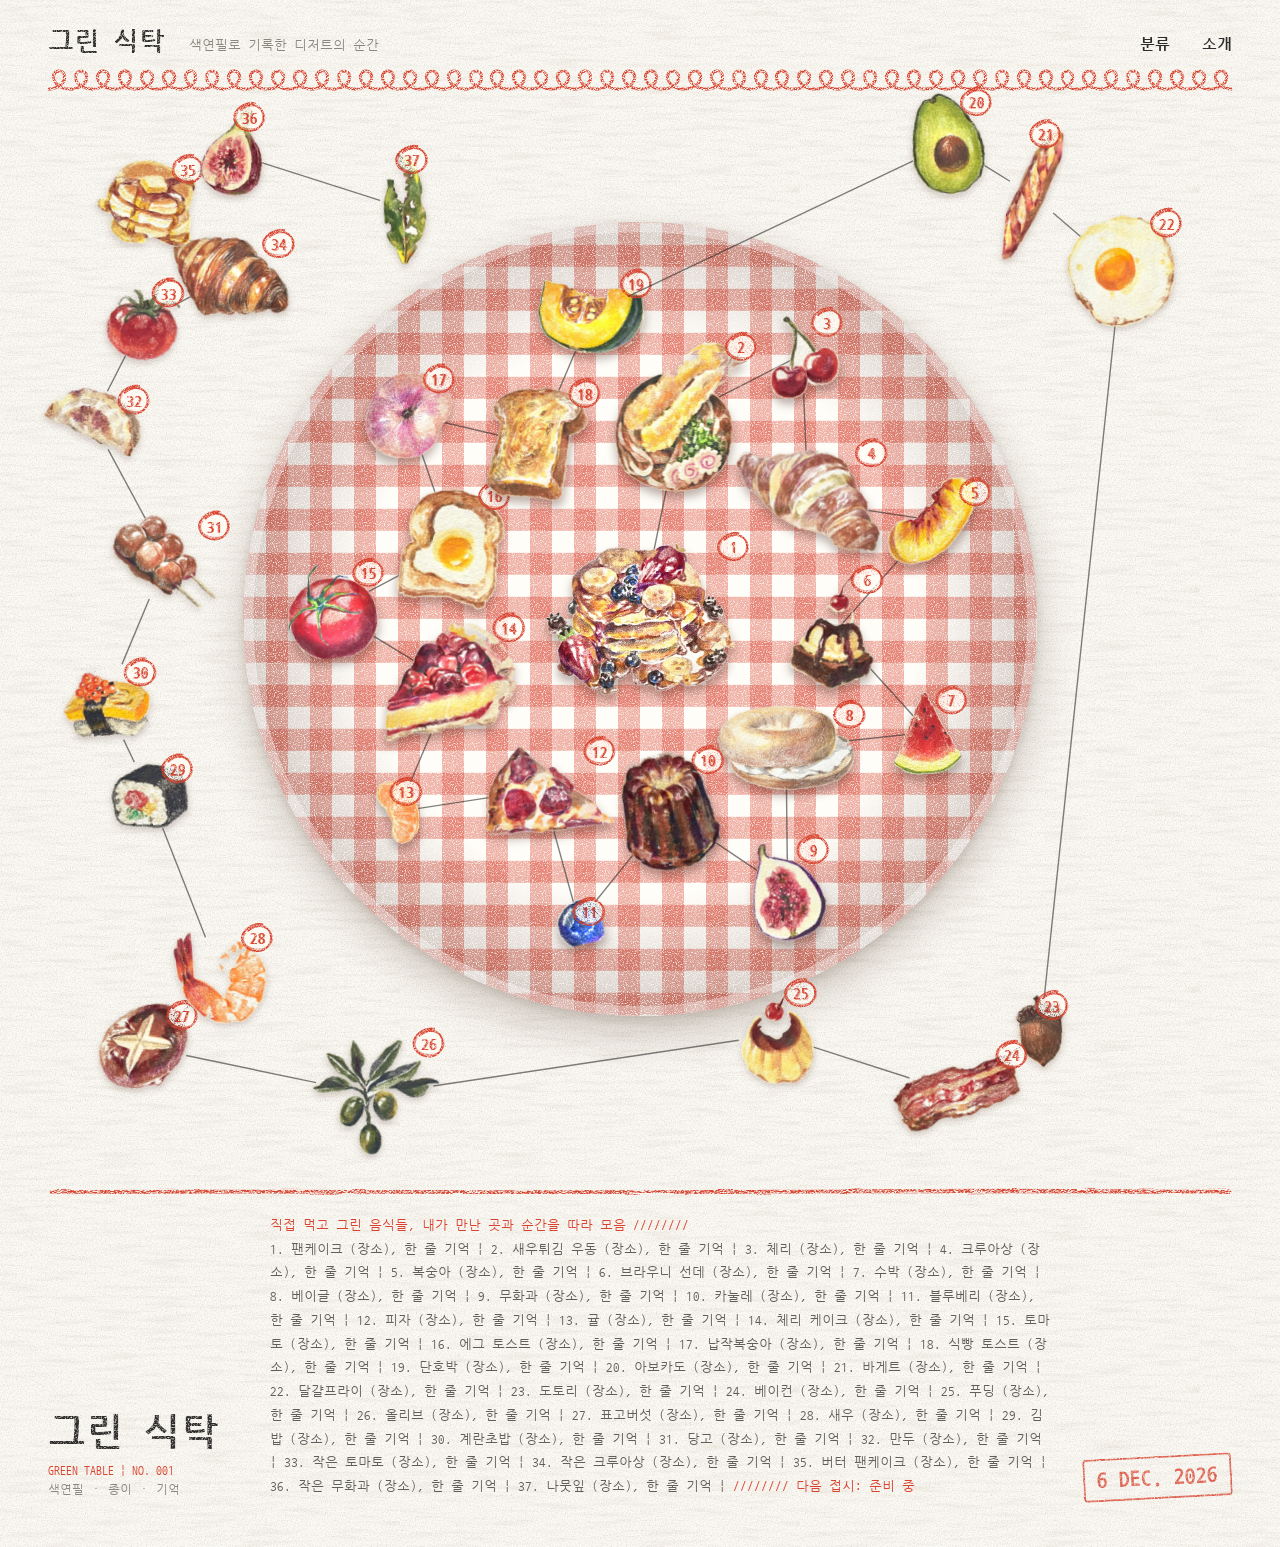
==== commit 5b3bbb4c: "그리는 과정 메뉴와 섹션 삭제 Co-Authored-By: Claude Opus 5.5 <noreply@anthropic.com> Claude-Session: https://cla" ====
--- a/index.html
+++ b/index.html
@@ -17,7 +17,6 @@
     <nav class="menu">
       <a href="category.html">분류</a>
       <a href="about.html">소개</a>
-      <a href="about.html#process">그리는 과정</a>
     </nav>
   </header>
 
--- a/css/style.css
+++ b/css/style.css
@@ -228,7 +228,16 @@
   pointer-events: none;
 }
 
-.lines line {
+.outer-lines {
+  position: absolute;
+  inset: 0;
+  width: 100%;
+  height: 100%;
+  pointer-events: none;
+}
+
+.lines line,
+.outer-lines line {
   stroke: var(--ink);
   stroke-opacity: 0.6;
   stroke-width: 1.4;
@@ -254,42 +263,72 @@
 
 .dish:hover img { transform: rotate(var(--rot)) scale(1.07); }
 
-/* 빨간 번호 */
+/* 빨간 번호: 크레용으로 손으로 그린 동그라미 */
 .num {
   position: absolute;
-  top: -6%;
-  right: -6%;
-  width: 2em;
-  height: 2em;
+  top: -8%;
+  right: -8%;
+  width: 2.3em;
+  height: 2.3em;
   display: grid;
   place-items: center;
-  border-radius: 50%;
-  background: #fff;
-  border: 1.5px solid var(--red);
+  padding-top: 0.1em;
+  background: url("data:image/svg+xml,%3Csvg xmlns='http://www.w3.org/2000/svg' viewBox='0 0 40 40'%3E%3Cfilter id='c' x='-10%25' y='-10%25' width='120%25' height='120%25'%3E%3CfeTurbulence type='fractalNoise' baseFrequency='0.8' numOctaves='2' seed='4' result='g'/%3E%3CfeColorMatrix in='g' values='0 0 0 0 0 0 0 0 0 0 0 0 0 0 0 0 0 0 -2.4 2.3' result='m'/%3E%3CfeComposite in='SourceGraphic' in2='m' operator='in'/%3E%3C/filter%3E%3Cpath d='M36.34 20.00 L36.22 21.08 L36.00 22.14 L35.68 23.18 L35.27 24.20 L34.78 25.18 L34.21 26.12 L33.56 27.02 L32.84 27.88 L32.05 28.70 L31.19 29.46 L30.28 30.17 L29.30 30.82 L28.27 31.41 L27.19 31.93 L26.06 32.37 L24.89 32.73 L23.70 33.01 L22.48 33.21 L21.24 33.32 L20.00 33.34 L18.76 33.28 L17.54 33.13 L16.34 32.89 L15.16 32.59 L14.02 32.20 L12.92 31.75 L11.86 31.24 L10.84 30.66 L9.87 30.03 L8.95 29.35 L8.08 28.61 L7.26 27.82 L6.51 26.99 L5.82 26.11 L5.21 25.18 L4.67 24.21 L4.22 23.20 L3.87 22.16 L3.62 21.09 L3.49 20.00 L3.47 18.90 L3.57 17.80 L3.80 16.71 L4.16 15.65 L4.64 14.62 L5.23 13.64 L5.93 12.71 L6.73 11.85 L7.62 11.06 L8.58 10.35 L9.61 9.72 L10.68 9.16 L11.79 8.68 L12.93 8.28 L14.09 7.94 L15.26 7.67 L16.44 7.46 L17.62 7.31 L18.81 7.22 L20.00 7.18 L21.19 7.19 L22.38 7.26 L23.58 7.40 L24.77 7.59 L25.95 7.85 L27.12 8.19 L28.26 8.60 L29.37 9.09 L30.44 9.67 L31.45 10.32 L32.39 11.05 L33.25 11.86 L34.02 12.73 L34.69 13.67 L35.25 14.66 L35.70 15.68 L36.04 16.74 L36.25 17.82 L36.35 18.91 L36.34 20.00 Z' fill='%23FFFCF4' opacity='0.9'/%3E%3Cg filter='url(%23c)' fill='none' stroke='%23D8432F' stroke-linecap='round' stroke-linejoin='round'%3E%3Cpath d='M9.04 11.51 L9.99 10.67 L11.00 9.87 L12.08 9.12 L13.23 8.43 L14.46 7.79 L15.75 7.23 L17.12 6.74 L18.56 6.36 L20.05 6.09 L21.60 5.95 L23.17 5.95 L24.74 6.11 L26.28 6.44 L27.78 6.92 L29.19 7.57 L30.49 8.35 L31.66 9.27 L32.69 10.30 L33.57 11.41 L34.30 12.59 L34.87 13.81 L35.30 15.06 L35.61 16.31 L35.79 17.57 L35.88 18.82 L35.87 20.07 L35.77 21.30 L35.59 22.53 L35.32 23.76 L34.96 24.98 L34.50 26.19 L33.92 27.38 L33.22 28.54 L32.39 29.66 L31.43 30.73 L30.33 31.71 L29.11 32.61 L27.76 33.39 L26.31 34.04 L24.78 34.55 L23.18 34.92 L21.54 35.14 L19.88 35.21 L18.22 35.14 L16.57 34.92 L14.96 34.58 L13.39 34.12 L11.88 33.54 L10.43 32.85 L9.06 32.06 L7.77 31.18 L6.57 30.20 L5.47 29.13 L4.49 27.98 L3.65 26.75 L2.94 25.45 L2.40 24.10 L2.01 22.71 L1.80 21.30 L1.77 19.87 L1.91 18.45 L2.21 17.05 L2.68 15.69 L3.29 14.38 L4.03 13.13 L4.89 11.93 L5.85 10.80 L6.92 9.73 L8.07 8.72 L9.30 7.78 L10.62 6.91 L12.01 6.11 L13.50 5.39 L15.06 4.75 L16.70 4.22 L18.42 3.82 L20.20 3.55 L22.02 3.43 L23.86 3.48 L25.70 3.71' stroke-width='2.4'/%3E%3Cpath d='M33.97 11.92 L34.47 12.54 L34.93 13.18 L35.37 13.84 L35.76 14.52 L36.12 15.22 L36.44 15.93 L36.73 16.65 L36.97 17.39 L37.16 18.14 L37.31 18.90 L37.41 19.67 L37.46 20.44 L37.45 21.22 L37.39 22.00 L37.27 22.77 L37.10 23.54 L36.87 24.29 L36.57 25.04 L36.22 25.76 L35.82 26.46 L35.36 27.14 L34.84 27.78 L34.28 28.39 L33.68 28.97 L33.03 29.51 L32.34 30.01 L31.62 30.47 L30.87 30.89 L30.10 31.27 L29.30 31.60 L28.50 31.90 L27.68 32.15 L26.85 32.36 L26.03 32.54 L25.20 32.69 L24.37 32.80 L23.54 32.88 L22.72 32.93 L21.90 32.96 L21.09 32.96 L20.28 32.94 L19.48 32.90 L18.68 32.84 L17.89 32.76 L17.10 32.65 L16.31 32.52 L15.53 32.37 L14.74 32.20 L13.97 32.00 L13.20 31.78 L12.43 31.52 L11.68 31.24 L10.94 30.92 L10.21 30.58 L9.50 30.19 L8.81 29.77 L8.14 29.32 L7.51 28.83 L6.91 28.31 L6.35 27.75 L5.83 27.16 L5.36 26.55 L4.94 25.90 L4.57 25.23 L4.26 24.55 L4.00 23.84 L3.80 23.12 L3.66 22.39 L3.58 21.66 L3.55 20.93 L3.58 20.20 L3.67 19.47 L3.81 18.75 L4.00 18.05 L4.24 17.35 L4.52 16.68 L4.84 16.02 L5.20 15.38 L5.60 14.77 L6.03 14.17' stroke-width='1.3' opacity='0.65'/%3E%3C/g%3E%3C/svg%3E") center / 100% 100% no-repeat;
   color: var(--red);
   font: 700 clamp(12px, 1.7vw, 15px) / 1 var(--title);
 }
 
-/* 마우스 올리면 뜨는 쪽지 (마우스를 따라다님) */
+/* 숫자도 크레용으로 쓴 듯 거칠게 */
+.num {
+  text-shadow: 0.6px 0.4px 0 rgba(216, 67, 47, 0.5), -0.5px 0.2px 0 rgba(216, 67, 47, 0.35);
+  -webkit-mask-image: var(--rough);   /* 크레용이 덜 묻은 듯 군데군데 비게 */
+  mask-image: var(--rough);
+  -webkit-mask-size: 60px;
+  mask-size: 60px;
+}
+
+/* 마우스 올리면 뜨는 쪽지: 종이를 찢어낸 조각 (마우스를 따라다님) */
 .note {
   position: absolute;
   z-index: 10;
-  transform: translate(-50%, 20px);   /* 마우스 바로 아래 */
-  padding: 6px 12px;
-  background: #fff;
-  border: 1px solid var(--red);
-  border-radius: 6px;
-  box-shadow: 0 4px 12px rgba(0, 0, 0, 0.12);
+  transform: translate(-50%, 22px) rotate(-2.5deg);   /* 마우스 바로 아래, 살짝 비뚤게 */
+  padding: 14px 20px 15px;
   font: 700 14px / 1.5 var(--title);
   white-space: nowrap;
   opacity: 0;
   pointer-events: none;
   transition: opacity 0.2s;
+  filter: drop-shadow(0 3px 4px rgba(60, 40, 20, 0.25));   /* 찢긴 모양을 따라 그림자 */
+}
+
+/* 찢어낸 종이 조각 (글씨 뒤에 깔림) */
+.note::before {
+  content: '';
+  position: absolute;
+  inset: 0;
+  z-index: -1;
+  background-color: #FFFCF4;
+  background-image: var(--grain), var(--fiber);    /* 종이 질감 */
+  clip-path: polygon(0.0% 1.5%, 3.8% 6.2%, 7.7% 5.7%, 11.5% 4.3%, 15.4% 1.9%, 19.2% 7.1%, 23.1% 7.3%, 26.9% 4.6%, 30.8% 4.5%, 34.6% 2.1%, 38.5% 0.0%, 42.3% 3.3%, 46.2% 5.3%, 50.0% 0.6%, 53.8% 7.1%, 57.7% 2.1%, 61.5% 2.1%, 65.4% 0.4%, 69.2% 9.0%, 73.1% 6.6%, 76.9% 7.9%, 80.8% 5.5%, 84.6% 0.3%, 88.5% 3.0%, 92.3% 4.5%, 96.2% 1.0%, 97.6% 0.0%, 99.1% 16.7%, 99.6% 33.3%, 98.0% 50.0%, 99.7% 66.7%, 97.7% 83.3%, 100.0% 95.5%, 96.2% 94.5%, 92.3% 96.6%, 88.5% 95.2%, 84.6% 98.1%, 80.8% 99.6%, 76.9% 91.3%, 73.1% 97.7%, 69.2% 92.2%, 65.4% 97.9%, 61.5% 90.3%, 57.7% 91.1%, 53.8% 92.5%, 50.0% 92.4%, 46.2% 94.2%, 42.3% 92.7%, 38.5% 98.8%, 34.6% 95.2%, 30.8% 91.7%, 26.9% 98.0%, 23.1% 90.8%, 19.2% 91.1%, 15.4% 95.9%, 11.5% 96.3%, 7.7% 95.5%, 3.8% 96.1%, 2.5% 100.0%, 1.0% 83.3%, 0.1% 66.7%, 0.2% 50.0%, 1.8% 33.3%, 2.5% 16.7%);   /* 위아래가 들쭉날쭉 찢긴 모양 */
 }
 
 .note b { color: var(--red); margin-right: 8px; }
-.note span { display: block; font-weight: 400; font-size: 11px; color: var(--mute); }
+.note span { display: block; font-weight: 400; font-size: 11px; color: #6E6B64; }
 .note.show { opacity: 1; }
+
+/* 쪽지 위에 붙인 빨간 종이테이프 */
+.note::after {
+  content: '';
+  position: absolute;
+  top: -9px;
+  left: 50%;
+  width: 58px;
+  height: 20px;
+  transform: translateX(-50%) rotate(4deg);
+  background: url("data:image/svg+xml,%3Csvg xmlns='http://www.w3.org/2000/svg' width='120' height='40'%3E%3Cfilter id='t'%3E%3CfeTurbulence type='fractalNoise' baseFrequency='0.04 0.6' numOctaves='2' seed='6' stitchTiles='stitch'/%3E%3CfeColorMatrix values='0 0 0 0 1 0 0 0 0 1 0 0 0 0 1 0 0 0 -1.2 0.75'/%3E%3C/filter%3E%3Crect width='120' height='40' fill='%23D8432F'/%3E%3Crect width='120' height='40' filter='url(%23t)'/%3E%3C/svg%3E") center / cover;
+  opacity: 0.82;                        /* 종이가 살짝 비쳐 보이게 */
+  clip-path: polygon(4.0% 1.1%, 12.0% 1.1%, 20.0% 0.1%, 28.0% 0.1%, 36.0% 1.0%, 44.0% 0.9%, 52.0% 0.8%, 60.0% 0.4%, 68.0% 0.7%, 76.0% 0.7%, 84.0% 0.7%, 92.0% 0.2%, 97.4% 0.0%, 97.6% 9.0%, 95.7% 18.0%, 94.0% 27.0%, 94.3% 36.0%, 96.7% 45.0%, 97.3% 54.0%, 98.4% 63.0%, 99.8% 72.0%, 99.8% 81.0%, 97.2% 90.0%, 98.1% 99.0%, 96.0% 99.5%, 88.0% 98.9%, 80.0% 99.4%, 72.0% 99.3%, 64.0% 99.7%, 56.0% 100.0%, 48.0% 99.6%, 40.0% 99.8%, 32.0% 99.4%, 24.0% 98.8%, 16.0% 99.2%, 8.0% 99.8%, 5.4% 100.0%, 4.8% 91.0%, 4.4% 82.0%, 5.4% 73.0%, 4.6% 64.0%, 4.7% 55.0%, 2.1% 46.0%, 5.9% 37.0%, 5.8% 28.0%, 1.0% 19.0%, 4.5% 10.0%, 4.3% 1.0%);   /* 양 끝을 손으로 뜯은 모양 */
+}
 
 /* 하단 색인 */
 .colophon {
@@ -487,38 +526,11 @@
 
 
 /* =========================================================
-   소개 · 그리는 과정
+   소개
    ========================================================= */
 .about { max-width: 720px; margin: 24px auto 72px; padding: 0 24px; }
 .about p { font-size: 16px; line-height: 1.9; margin-bottom: 12px; }
 .about strong { color: var(--red); }
-
-.process {
-  display: flex;
-  align-items: center;
-  gap: 12px;
-  margin-top: 20px;
-}
-
-.step { flex: 1; }
-
-.frame {
-  position: relative;
-  aspect-ratio: 1 / 1;
-  display: grid;
-  place-items: center;
-  overflow: hidden;
-  background: #fff;
-  border: 1px solid var(--line);
-  font: 12px var(--hand);
-  color: var(--mute);
-}
-
-.frame img { position: absolute; inset: 0; width: 100%; height: 100%; object-fit: cover; }
-
-.step figcaption { margin-top: 8px; text-align: center; font: 14px var(--hand); }
-.arrow { color: var(--red); font: 700 20px var(--title); }
-
 
 /* =========================================================
    좁은 화면 (휴대폰)
@@ -535,7 +547,4 @@
   .detail-nav { flex-direction: column; margin: 0 16px 40px; }
 
   .page { margin: 24px 16px 48px; }
-  .process { flex-direction: column; }
-  .arrow { transform: rotate(90deg); }
-  .step { width: 100%; }
-}
+}
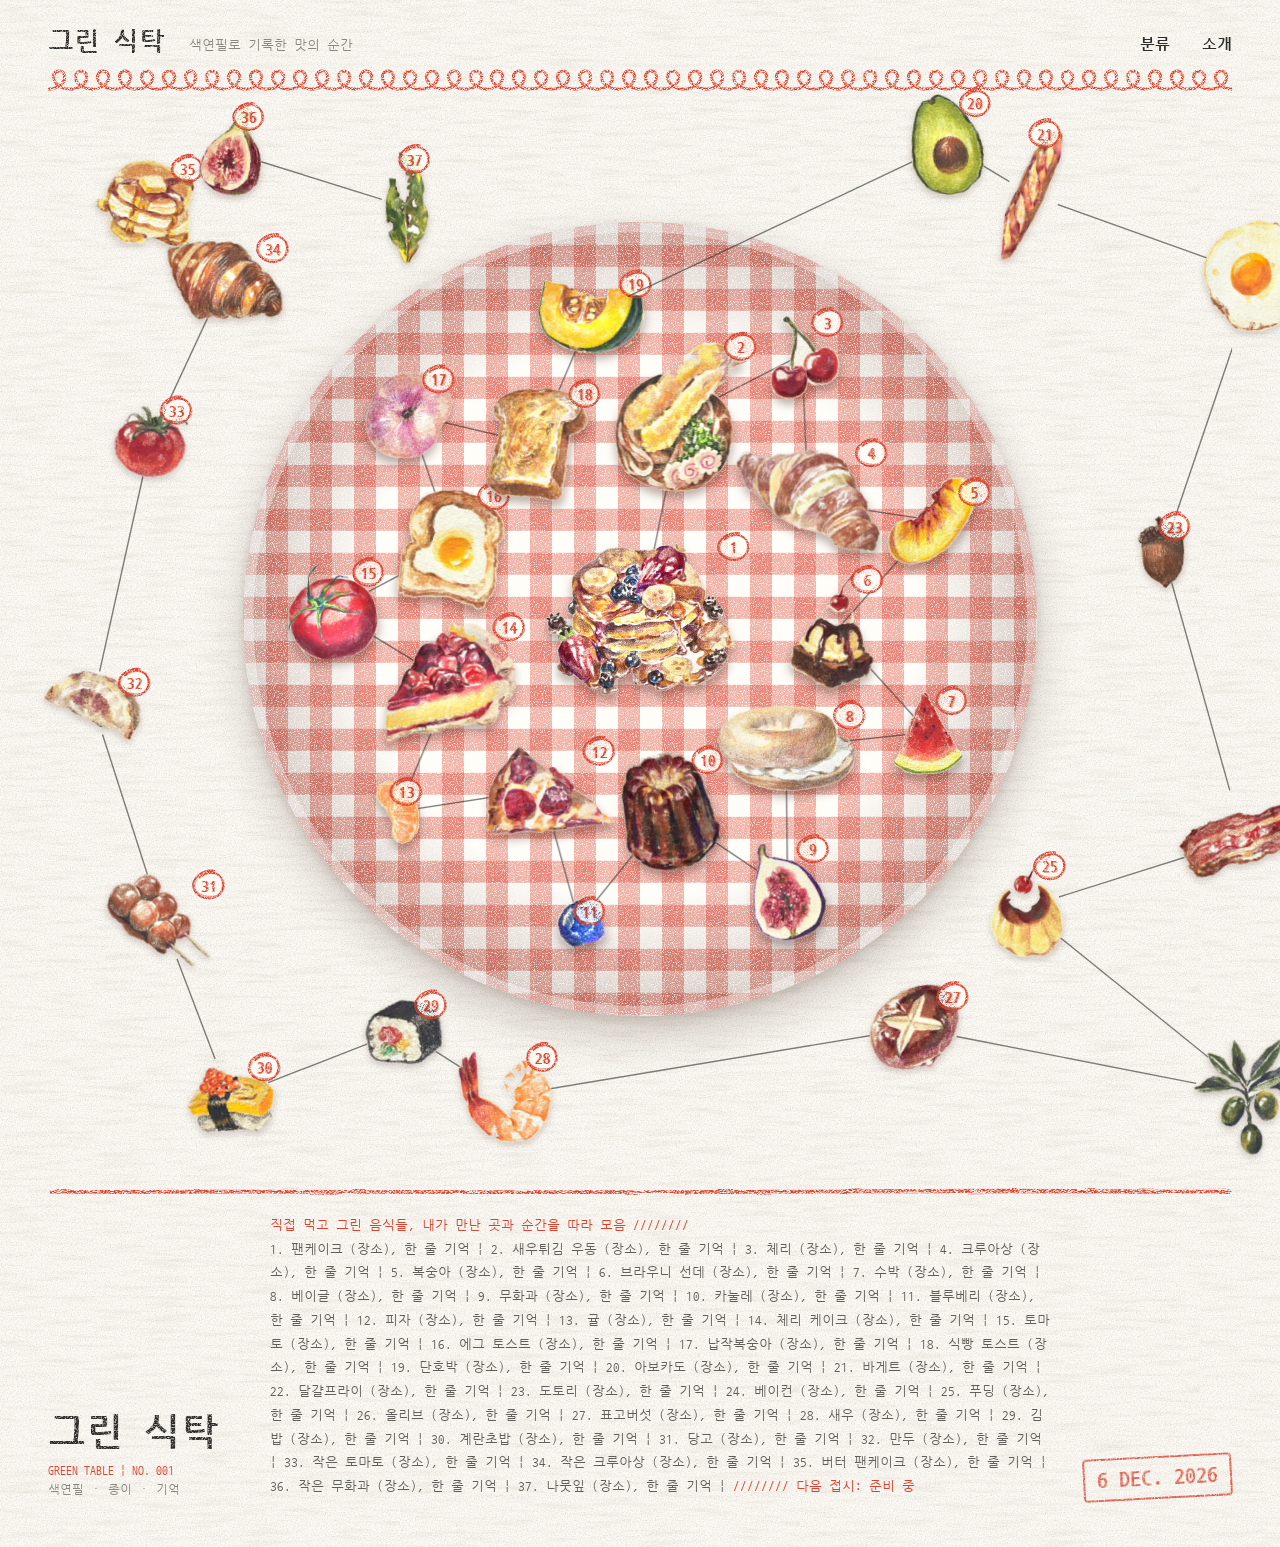
==== commit 4c7fe52c: "첫 화면 연출, 상세 페이지 손그림 스타일·종이 넘김, 분류→식탁 연동, 공유 미리보기, 휴대폰 정리 Co-Authored-By: Claude Opus 5.5 <noreply@an" ====
--- a/index.html
+++ b/index.html
@@ -4,6 +4,14 @@
   <meta charset="UTF-8">
   <meta name="viewport" content="width=device-width, initial-scale=1.0">
   <title>그린 식탁</title>
+  <meta name="description" content="색연필로 그린 디저트와 음식, 그걸 먹던 순간을 모은 그림 식탁. 이채은의 웹 아카이브.">
+  <meta property="og:type" content="website">
+  <meta property="og:title" content="그린 식탁">
+  <meta property="og:description" content="색연필로 그린 디저트와 음식, 그걸 먹던 순간을 모은 그림 식탁">
+  <meta property="og:image" content="https://chaeeun05524-lgtm.github.io/green-table/og.jpg">
+  <meta property="og:url" content="https://chaeeun05524-lgtm.github.io/green-table/">
+  <meta name="twitter:card" content="summary_large_image">
+  <link rel="icon" href="favicon.png">
   <link rel="preconnect" href="https://fonts.googleapis.com">
   <link href="https://fonts.googleapis.com/css2?family=Noto+Sans+KR:wght@400;700&family=Nanum+Gothic+Coding:wght@400;700&display=swap" rel="stylesheet">
   <link rel="stylesheet" href="css/style.css">
@@ -13,7 +21,7 @@
   <!-- 공통 머리말 -->
   <header class="site-header">
     <a href="index.html" class="logo">그린 식탁</a>
-    <span class="subtitle">색연필로 기록한 디저트의 순간</span>
+    <span class="subtitle">색연필로 기록한 맛의 순간</span>
     <nav class="menu">
       <a href="category.html">분류</a>
       <a href="about.html">소개</a>
--- a/css/style.css
+++ b/css/style.css
@@ -19,11 +19,19 @@
   --fiber: url("data:image/svg+xml,%3Csvg xmlns='http://www.w3.org/2000/svg' width='400' height='400'%3E%3Cfilter id='f'%3E%3CfeTurbulence type='fractalNoise' baseFrequency='0.02 0.22' numOctaves='2' seed='7' stitchTiles='stitch'/%3E%3CfeColorMatrix values='0 0 0 0 0.45 0 0 0 0 0.38 0 0 0 0 0.28 0.35 0 0 0 -0.17'/%3E%3C/filter%3E%3Crect width='100%25' height='100%25' filter='url(%23f)'/%3E%3C/svg%3E");        /* 종이 섬유결 */
   --speck: url("data:image/svg+xml,%3Csvg xmlns='http://www.w3.org/2000/svg' width='200' height='200'%3E%3Cfilter id='p'%3E%3CfeTurbulence type='fractalNoise' baseFrequency='0.9' numOctaves='2' seed='5' stitchTiles='stitch'/%3E%3CfeColorMatrix values='0 0 0 0 1 0 0 0 0 1 0 0 0 0 0.98 2.6 0 0 0 -1.25'/%3E%3C/filter%3E%3Crect width='100%25' height='100%25' filter='url(%23p)'/%3E%3C/svg%3E");        /* 크레용이 덜 묻은 흰 틈 */
   --spring: url("data:image/svg+xml,%3Csvg xmlns='http://www.w3.org/2000/svg' width='126' height='30' viewBox='0 0 126 30' preserveAspectRatio='none'%3E%3Cfilter id='c' x='-12' y='0' width='150' height='30' filterUnits='userSpaceOnUse'%3E%3CfeTurbulence type='fractalNoise' baseFrequency='0.08 0.3' numOctaves='2' seed='3' stitchTiles='stitch' result='t'/%3E%3CfeDisplacementMap in='SourceGraphic' in2='t' scale='1.6' result='d'/%3E%3CfeTurbulence type='fractalNoise' baseFrequency='0.7 1.1' numOctaves='2' seed='8' stitchTiles='stitch' result='g'/%3E%3CfeColorMatrix in='g' values='0 0 0 0 0 0 0 0 0 0 0 0 0 0 0 0 0 0 -3.2 2.2' result='m'/%3E%3CfeComposite in='d' in2='m' operator='in'/%3E%3C/filter%3E%3Cg filter='url(%23c)' fill='none' stroke='%23D8432F' stroke-linecap='round' stroke-linejoin='round'%3E%3Cpath d='M-12.75 6.54 L-13.17 6.78 L-13.56 7.05 L-13.93 7.37 L-14.28 7.72 L-14.59 8.11 L-14.88 8.53 L-15.13 8.98 L-15.35 9.46 L-15.52 9.97 L-15.66 10.50 L-15.75 11.05 L-15.81 11.63 L-15.81 12.22 L-15.77 12.82 L-15.68 13.44 L-15.55 14.06 L-15.36 14.69 L-15.13 15.31 L-14.85 15.94 L-14.51 16.56 L-14.14 17.18 L-13.71 17.78 L-13.24 18.37 L-12.72 18.95 L-12.16 19.50 L-11.56 20.03 L-10.91 20.54 L-10.23 21.02 L-9.51 21.47 L-8.76 21.89 L-7.98 22.28 L-7.17 22.63 L-6.33 22.95 L-5.47 23.22 L-4.59 23.46 L-3.69 23.65 L-2.78 23.80 L-1.86 23.91 L-0.93 23.98 L0.00 24.00 L0.93 23.98 L1.86 23.91 L2.78 23.80 L3.69 23.65 L4.59 23.46 L5.47 23.22 L6.33 22.95 L7.17 22.63 L7.98 22.28 L8.76 21.89 L9.51 21.47 L10.23 21.02 L10.91 20.54 L11.56 20.03 L12.16 19.50 L12.72 18.95 L13.24 18.37 L13.71 17.78 L14.14 17.18 L14.51 16.56 L14.85 15.94 L15.13 15.31 L15.36 14.69 L15.55 14.06 L15.68 13.44 L15.77 12.82 L15.81 12.22 L15.81 11.63 L15.75 11.05 L15.66 10.50 L15.52 9.97 L15.35 9.46 L15.13 8.98 L14.88 8.53 L14.59 8.11 L14.28 7.72 L13.93 7.37 L13.56 7.05 L13.17 6.78 L12.75 6.54 L12.32 6.35 L11.88 6.20 L11.43 6.09 L10.96 6.02 L10.50 6.00 L10.04 6.02 L9.57 6.09 L9.12 6.20 L8.68 6.35 L8.25 6.54 L7.83 6.78 L7.44 7.05 L7.07 7.37 L6.72 7.72 L6.41 8.11 L6.12 8.53 L5.87 8.98 L5.65 9.46 L5.48 9.97 L5.34 10.50 L5.25 11.05 L5.19 11.63 L5.19 12.22 L5.23 12.82 L5.32 13.44 L5.45 14.06 L5.64 14.69 L5.87 15.31 L6.15 15.94 L6.49 16.56 L6.86 17.18 L7.29 17.78 L7.76 18.37 L8.28 18.95 L8.84 19.50 L9.44 20.03 L10.09 20.54 L10.77 21.02 L11.49 21.47 L12.24 21.89 L13.02 22.28 L13.83 22.63 L14.67 22.95 L15.53 23.22 L16.41 23.46 L17.31 23.65 L18.22 23.80 L19.14 23.91 L20.07 23.98 L21.00 24.00 L21.93 23.98 L22.86 23.91 L23.78 23.80 L24.69 23.65 L25.59 23.46 L26.47 23.22 L27.33 22.95 L28.17 22.63 L28.98 22.28 L29.76 21.89 L30.51 21.47 L31.23 21.02 L31.91 20.54 L32.56 20.03 L33.16 19.50 L33.72 18.95 L34.24 18.37 L34.71 17.78 L35.14 17.18 L35.51 16.56 L35.85 15.94 L36.13 15.31 L36.36 14.69 L36.55 14.06 L36.68 13.44 L36.77 12.82 L36.81 12.22 L36.81 11.63 L36.75 11.05 L36.66 10.50 L36.52 9.97 L36.35 9.46 L36.13 8.98 L35.88 8.53 L35.59 8.11 L35.28 7.72 L34.93 7.37 L34.56 7.05 L34.17 6.78 L33.75 6.54 L33.32 6.35 L32.88 6.20 L32.43 6.09 L31.96 6.02 L31.50 6.00 L31.04 6.02 L30.57 6.09 L30.12 6.20 L29.68 6.35 L29.25 6.54 L28.83 6.78 L28.44 7.05 L28.07 7.37 L27.72 7.72 L27.41 8.11 L27.12 8.53 L26.87 8.98 L26.65 9.46 L26.48 9.97 L26.34 10.50 L26.25 11.05 L26.19 11.63 L26.19 12.22 L26.23 12.82 L26.32 13.44 L26.45 14.06 L26.64 14.69 L26.87 15.31 L27.15 15.94 L27.49 16.56 L27.86 17.18 L28.29 17.78 L28.76 18.37 L29.28 18.95 L29.84 19.50 L30.44 20.03 L31.09 20.54 L31.77 21.02 L32.49 21.47 L33.24 21.89 L34.02 22.28 L34.83 22.63 L35.67 22.95 L36.53 23.22 L37.41 23.46 L38.31 23.65 L39.22 23.80 L40.14 23.91 L41.07 23.98 L42.00 24.00 L42.93 23.98 L43.86 23.91 L44.78 23.80 L45.69 23.65 L46.59 23.46 L47.47 23.22 L48.33 22.95 L49.17 22.63 L49.98 22.28 L50.76 21.89 L51.51 21.47 L52.23 21.02 L52.91 20.54 L53.56 20.03 L54.16 19.50 L54.72 18.95 L55.24 18.37 L55.71 17.78 L56.14 17.18 L56.51 16.56 L56.85 15.94 L57.13 15.31 L57.36 14.69 L57.55 14.06 L57.68 13.44 L57.77 12.82 L57.81 12.22 L57.81 11.63 L57.75 11.05 L57.66 10.50 L57.52 9.97 L57.35 9.46 L57.13 8.98 L56.88 8.53 L56.59 8.11 L56.28 7.72 L55.93 7.37 L55.56 7.05 L55.17 6.78 L54.75 6.54 L54.32 6.35 L53.88 6.20 L53.43 6.09 L52.96 6.02 L52.50 6.00 L52.04 6.02 L51.57 6.09 L51.12 6.20 L50.68 6.35 L50.25 6.54 L49.83 6.78 L49.44 7.05 L49.07 7.37 L48.72 7.72 L48.41 8.11 L48.12 8.53 L47.87 8.98 L47.65 9.46 L47.48 9.97 L47.34 10.50 L47.25 11.05 L47.19 11.63 L47.19 12.22 L47.23 12.82 L47.32 13.44 L47.45 14.06 L47.64 14.69 L47.87 15.31 L48.15 15.94 L48.49 16.56 L48.86 17.18 L49.29 17.78 L49.76 18.37 L50.28 18.95 L50.84 19.50 L51.44 20.03 L52.09 20.54 L52.77 21.02 L53.49 21.47 L54.24 21.89 L55.02 22.28 L55.83 22.63 L56.67 22.95 L57.53 23.22 L58.41 23.46 L59.31 23.65 L60.22 23.80 L61.14 23.91 L62.07 23.98 L63.00 24.00 L63.93 23.98 L64.86 23.91 L65.78 23.80 L66.69 23.65 L67.59 23.46 L68.47 23.22 L69.33 22.95 L70.17 22.63 L70.98 22.28 L71.76 21.89 L72.51 21.47 L73.23 21.02 L73.91 20.54 L74.56 20.03 L75.16 19.50 L75.72 18.95 L76.24 18.37 L76.71 17.78 L77.14 17.18 L77.51 16.56 L77.85 15.94 L78.13 15.31 L78.36 14.69 L78.55 14.06 L78.68 13.44 L78.77 12.82 L78.81 12.22 L78.81 11.63 L78.75 11.05 L78.66 10.50 L78.52 9.97 L78.35 9.46 L78.13 8.98 L77.88 8.53 L77.59 8.11 L77.28 7.72 L76.93 7.37 L76.56 7.05 L76.17 6.78 L75.75 6.54 L75.32 6.35 L74.88 6.20 L74.43 6.09 L73.96 6.02 L73.50 6.00 L73.04 6.02 L72.57 6.09 L72.12 6.20 L71.68 6.35 L71.25 6.54 L70.83 6.78 L70.44 7.05 L70.07 7.37 L69.72 7.72 L69.41 8.11 L69.12 8.53 L68.87 8.98 L68.65 9.46 L68.48 9.97 L68.34 10.50 L68.25 11.05 L68.19 11.63 L68.19 12.22 L68.23 12.82 L68.32 13.44 L68.45 14.06 L68.64 14.69 L68.87 15.31 L69.15 15.94 L69.49 16.56 L69.86 17.18 L70.29 17.78 L70.76 18.37 L71.28 18.95 L71.84 19.50 L72.44 20.03 L73.09 20.54 L73.77 21.02 L74.49 21.47 L75.24 21.89 L76.02 22.28 L76.83 22.63 L77.67 22.95 L78.53 23.22 L79.41 23.46 L80.31 23.65 L81.22 23.80 L82.14 23.91 L83.07 23.98 L84.00 24.00 L84.93 23.98 L85.86 23.91 L86.78 23.80 L87.69 23.65 L88.59 23.46 L89.47 23.22 L90.33 22.95 L91.17 22.63 L91.98 22.28 L92.76 21.89 L93.51 21.47 L94.23 21.02 L94.91 20.54 L95.56 20.03 L96.16 19.50 L96.72 18.95 L97.24 18.37 L97.71 17.78 L98.14 17.18 L98.51 16.56 L98.85 15.94 L99.13 15.31 L99.36 14.69 L99.55 14.06 L99.68 13.44 L99.77 12.82 L99.81 12.22 L99.81 11.63 L99.75 11.05 L99.66 10.50 L99.52 9.97 L99.35 9.46 L99.13 8.98 L98.88 8.53 L98.59 8.11 L98.28 7.72 L97.93 7.37 L97.56 7.05 L97.17 6.78 L96.75 6.54 L96.32 6.35 L95.88 6.20 L95.43 6.09 L94.96 6.02 L94.50 6.00 L94.04 6.02 L93.57 6.09 L93.12 6.20 L92.68 6.35 L92.25 6.54 L91.83 6.78 L91.44 7.05 L91.07 7.37 L90.72 7.72 L90.41 8.11 L90.12 8.53 L89.87 8.98 L89.65 9.46 L89.48 9.97 L89.34 10.50 L89.25 11.05 L89.19 11.63 L89.19 12.22 L89.23 12.82 L89.32 13.44 L89.45 14.06 L89.64 14.69 L89.87 15.31 L90.15 15.94 L90.49 16.56 L90.86 17.18 L91.29 17.78 L91.76 18.37 L92.28 18.95 L92.84 19.50 L93.44 20.03 L94.09 20.54 L94.77 21.02 L95.49 21.47 L96.24 21.89 L97.02 22.28 L97.83 22.63 L98.67 22.95 L99.53 23.22 L100.41 23.46 L101.31 23.65 L102.22 23.80 L103.14 23.91 L104.07 23.98 L105.00 24.00 L105.93 23.98 L106.86 23.91 L107.78 23.80 L108.69 23.65 L109.59 23.46 L110.47 23.22 L111.33 22.95 L112.17 22.63 L112.98 22.28 L113.76 21.89 L114.51 21.47 L115.23 21.02 L115.91 20.54 L116.56 20.03 L117.16 19.50 L117.72 18.95 L118.24 18.37 L118.71 17.78 L119.14 17.18 L119.51 16.56 L119.85 15.94 L120.13 15.31 L120.36 14.69 L120.55 14.06 L120.68 13.44 L120.77 12.82 L120.81 12.22 L120.81 11.63 L120.75 11.05 L120.66 10.50 L120.52 9.97 L120.35 9.46 L120.13 8.98 L119.88 8.53 L119.59 8.11 L119.28 7.72 L118.93 7.37 L118.56 7.05 L118.17 6.78 L117.75 6.54 L117.32 6.35 L116.88 6.20 L116.43 6.09 L115.96 6.02 L115.50 6.00 L115.04 6.02 L114.57 6.09 L114.12 6.20 L113.68 6.35 L113.25 6.54 L112.83 6.78 L112.44 7.05 L112.07 7.37 L111.72 7.72 L111.41 8.11 L111.12 8.53 L110.87 8.98 L110.65 9.46 L110.48 9.97 L110.34 10.50 L110.25 11.05 L110.19 11.63 L110.19 12.22 L110.23 12.82 L110.32 13.44 L110.45 14.06 L110.64 14.69 L110.87 15.31 L111.15 15.94 L111.49 16.56 L111.86 17.18 L112.29 17.78 L112.76 18.37 L113.28 18.95 L113.84 19.50 L114.44 20.03 L115.09 20.54 L115.77 21.02 L116.49 21.47 L117.24 21.89 L118.02 22.28 L118.83 22.63 L119.67 22.95 L120.53 23.22 L121.41 23.46 L122.31 23.65 L123.22 23.80 L124.14 23.91 L125.07 23.98 L126.00 24.00 L126.93 23.98 L127.86 23.91 L128.78 23.80 L129.69 23.65 L130.59 23.46 L131.47 23.22 L132.33 22.95 L133.17 22.63 L133.98 22.28 L134.76 21.89 L135.51 21.47 L136.23 21.02 L136.91 20.54 L137.56 20.03 L138.16 19.50 L138.72 18.95 L139.24 18.37 L139.71 17.78 L140.14 17.18 L140.51 16.56 L140.85 15.94 L141.13 15.31 L141.36 14.69 L141.55 14.06 L141.68 13.44 L141.77 12.82 L141.81 12.22 L141.81 11.63 L141.75 11.05 L141.66 10.50 L141.52 9.97 L141.35 9.46 L141.13 8.98 L140.88 8.53 L140.59 8.11 L140.28 7.72 L139.93 7.37 L139.56 7.05 L139.17 6.78 L138.75 6.54' stroke-width='3'/%3E%3Cpath d='M-12.75 6.37 L-13.17 6.57 L-13.56 6.82 L-13.93 7.10 L-14.28 7.42 L-14.59 7.78 L-14.88 8.18 L-15.13 8.61 L-15.35 9.07 L-15.52 9.55 L-15.66 10.07 L-15.75 10.61 L-15.81 11.16 L-15.81 11.74 L-15.77 12.34 L-15.68 12.94 L-15.55 13.56 L-15.36 14.19 L-15.13 14.81 L-14.85 15.44 L-14.51 16.07 L-14.14 16.69 L-13.71 17.31 L-13.24 17.91 L-12.72 18.50 L-12.16 19.07 L-11.56 19.62 L-10.91 20.15 L-10.23 20.65 L-9.51 21.13 L-8.76 21.57 L-7.98 21.99 L-7.17 22.37 L-6.33 22.71 L-5.47 23.02 L-4.59 23.29 L-3.69 23.51 L-2.78 23.70 L-1.86 23.84 L-0.93 23.94 L0.00 24.00 L0.93 24.01 L1.86 23.98 L2.78 23.91 L3.69 23.79 L4.59 23.63 L5.47 23.43 L6.33 23.18 L7.17 22.90 L7.98 22.58 L8.76 22.22 L9.51 21.82 L10.23 21.39 L10.91 20.93 L11.56 20.45 L12.16 19.93 L12.72 19.39 L13.24 18.84 L13.71 18.26 L14.14 17.66 L14.51 17.06 L14.85 16.44 L15.13 15.81 L15.36 15.19 L15.55 14.56 L15.68 13.93 L15.77 13.31 L15.81 12.69 L15.81 12.09 L15.75 11.50 L15.66 10.93 L15.52 10.38 L15.35 9.85 L15.13 9.35 L14.88 8.87 L14.59 8.43 L14.28 8.01 L13.93 7.63 L13.56 7.29 L13.17 6.98 L12.75 6.71 L12.32 6.49 L11.88 6.30 L11.43 6.16 L10.96 6.06 L10.50 6.00 L10.04 5.99 L9.57 6.02 L9.12 6.09 L8.68 6.21 L8.25 6.37 L7.83 6.57 L7.44 6.82 L7.07 7.10 L6.72 7.42 L6.41 7.78 L6.12 8.18 L5.87 8.61 L5.65 9.07 L5.48 9.55 L5.34 10.07 L5.25 10.61 L5.19 11.16 L5.19 11.74 L5.23 12.34 L5.32 12.94 L5.45 13.56 L5.64 14.19 L5.87 14.81 L6.15 15.44 L6.49 16.07 L6.86 16.69 L7.29 17.31 L7.76 17.91 L8.28 18.50 L8.84 19.07 L9.44 19.62 L10.09 20.15 L10.77 20.65 L11.49 21.13 L12.24 21.57 L13.02 21.99 L13.83 22.37 L14.67 22.71 L15.53 23.02 L16.41 23.29 L17.31 23.51 L18.22 23.70 L19.14 23.84 L20.07 23.94 L21.00 24.00 L21.93 24.01 L22.86 23.98 L23.78 23.91 L24.69 23.79 L25.59 23.63 L26.47 23.43 L27.33 23.18 L28.17 22.90 L28.98 22.58 L29.76 22.22 L30.51 21.82 L31.23 21.39 L31.91 20.93 L32.56 20.45 L33.16 19.93 L33.72 19.39 L34.24 18.84 L34.71 18.26 L35.14 17.66 L35.51 17.06 L35.85 16.44 L36.13 15.81 L36.36 15.19 L36.55 14.56 L36.68 13.93 L36.77 13.31 L36.81 12.69 L36.81 12.09 L36.75 11.50 L36.66 10.93 L36.52 10.38 L36.35 9.85 L36.13 9.35 L35.88 8.87 L35.59 8.43 L35.28 8.01 L34.93 7.63 L34.56 7.29 L34.17 6.98 L33.75 6.71 L33.32 6.49 L32.88 6.30 L32.43 6.16 L31.96 6.06 L31.50 6.00 L31.04 5.99 L30.57 6.02 L30.12 6.09 L29.68 6.21 L29.25 6.37 L28.83 6.57 L28.44 6.82 L28.07 7.10 L27.72 7.42 L27.41 7.78 L27.12 8.18 L26.87 8.61 L26.65 9.07 L26.48 9.55 L26.34 10.07 L26.25 10.61 L26.19 11.16 L26.19 11.74 L26.23 12.34 L26.32 12.94 L26.45 13.56 L26.64 14.19 L26.87 14.81 L27.15 15.44 L27.49 16.07 L27.86 16.69 L28.29 17.31 L28.76 17.91 L29.28 18.50 L29.84 19.07 L30.44 19.62 L31.09 20.15 L31.77 20.65 L32.49 21.13 L33.24 21.57 L34.02 21.99 L34.83 22.37 L35.67 22.71 L36.53 23.02 L37.41 23.29 L38.31 23.51 L39.22 23.70 L40.14 23.84 L41.07 23.94 L42.00 24.00 L42.93 24.01 L43.86 23.98 L44.78 23.91 L45.69 23.79 L46.59 23.63 L47.47 23.43 L48.33 23.18 L49.17 22.90 L49.98 22.58 L50.76 22.22 L51.51 21.82 L52.23 21.39 L52.91 20.93 L53.56 20.45 L54.16 19.93 L54.72 19.39 L55.24 18.84 L55.71 18.26 L56.14 17.66 L56.51 17.06 L56.85 16.44 L57.13 15.81 L57.36 15.19 L57.55 14.56 L57.68 13.93 L57.77 13.31 L57.81 12.69 L57.81 12.09 L57.75 11.50 L57.66 10.93 L57.52 10.38 L57.35 9.85 L57.13 9.35 L56.88 8.87 L56.59 8.43 L56.28 8.01 L55.93 7.63 L55.56 7.29 L55.17 6.98 L54.75 6.71 L54.32 6.49 L53.88 6.30 L53.43 6.16 L52.96 6.06 L52.50 6.00 L52.04 5.99 L51.57 6.02 L51.12 6.09 L50.68 6.21 L50.25 6.37 L49.83 6.57 L49.44 6.82 L49.07 7.10 L48.72 7.42 L48.41 7.78 L48.12 8.18 L47.87 8.61 L47.65 9.07 L47.48 9.55 L47.34 10.07 L47.25 10.61 L47.19 11.16 L47.19 11.74 L47.23 12.34 L47.32 12.94 L47.45 13.56 L47.64 14.19 L47.87 14.81 L48.15 15.44 L48.49 16.07 L48.86 16.69 L49.29 17.31 L49.76 17.91 L50.28 18.50 L50.84 19.07 L51.44 19.62 L52.09 20.15 L52.77 20.65 L53.49 21.13 L54.24 21.57 L55.02 21.99 L55.83 22.37 L56.67 22.71 L57.53 23.02 L58.41 23.29 L59.31 23.51 L60.22 23.70 L61.14 23.84 L62.07 23.94 L63.00 24.00 L63.93 24.01 L64.86 23.98 L65.78 23.91 L66.69 23.79 L67.59 23.63 L68.47 23.43 L69.33 23.18 L70.17 22.90 L70.98 22.58 L71.76 22.22 L72.51 21.82 L73.23 21.39 L73.91 20.93 L74.56 20.45 L75.16 19.93 L75.72 19.39 L76.24 18.84 L76.71 18.26 L77.14 17.66 L77.51 17.06 L77.85 16.44 L78.13 15.81 L78.36 15.19 L78.55 14.56 L78.68 13.93 L78.77 13.31 L78.81 12.69 L78.81 12.09 L78.75 11.50 L78.66 10.93 L78.52 10.38 L78.35 9.85 L78.13 9.35 L77.88 8.87 L77.59 8.43 L77.28 8.01 L76.93 7.63 L76.56 7.29 L76.17 6.98 L75.75 6.71 L75.32 6.49 L74.88 6.30 L74.43 6.16 L73.96 6.06 L73.50 6.00 L73.04 5.99 L72.57 6.02 L72.12 6.09 L71.68 6.21 L71.25 6.37 L70.83 6.57 L70.44 6.82 L70.07 7.10 L69.72 7.42 L69.41 7.78 L69.12 8.18 L68.87 8.61 L68.65 9.07 L68.48 9.55 L68.34 10.07 L68.25 10.61 L68.19 11.16 L68.19 11.74 L68.23 12.34 L68.32 12.94 L68.45 13.56 L68.64 14.19 L68.87 14.81 L69.15 15.44 L69.49 16.07 L69.86 16.69 L70.29 17.31 L70.76 17.91 L71.28 18.50 L71.84 19.07 L72.44 19.62 L73.09 20.15 L73.77 20.65 L74.49 21.13 L75.24 21.57 L76.02 21.99 L76.83 22.37 L77.67 22.71 L78.53 23.02 L79.41 23.29 L80.31 23.51 L81.22 23.70 L82.14 23.84 L83.07 23.94 L84.00 24.00 L84.93 24.01 L85.86 23.98 L86.78 23.91 L87.69 23.79 L88.59 23.63 L89.47 23.43 L90.33 23.18 L91.17 22.90 L91.98 22.58 L92.76 22.22 L93.51 21.82 L94.23 21.39 L94.91 20.93 L95.56 20.45 L96.16 19.93 L96.72 19.39 L97.24 18.84 L97.71 18.26 L98.14 17.66 L98.51 17.06 L98.85 16.44 L99.13 15.81 L99.36 15.19 L99.55 14.56 L99.68 13.93 L99.77 13.31 L99.81 12.69 L99.81 12.09 L99.75 11.50 L99.66 10.93 L99.52 10.38 L99.35 9.85 L99.13 9.35 L98.88 8.87 L98.59 8.43 L98.28 8.01 L97.93 7.63 L97.56 7.29 L97.17 6.98 L96.75 6.71 L96.32 6.49 L95.88 6.30 L95.43 6.16 L94.96 6.06 L94.50 6.00 L94.04 5.99 L93.57 6.02 L93.12 6.09 L92.68 6.21 L92.25 6.37 L91.83 6.57 L91.44 6.82 L91.07 7.10 L90.72 7.42 L90.41 7.78 L90.12 8.18 L89.87 8.61 L89.65 9.07 L89.48 9.55 L89.34 10.07 L89.25 10.61 L89.19 11.16 L89.19 11.74 L89.23 12.34 L89.32 12.94 L89.45 13.56 L89.64 14.19 L89.87 14.81 L90.15 15.44 L90.49 16.07 L90.86 16.69 L91.29 17.31 L91.76 17.91 L92.28 18.50 L92.84 19.07 L93.44 19.62 L94.09 20.15 L94.77 20.65 L95.49 21.13 L96.24 21.57 L97.02 21.99 L97.83 22.37 L98.67 22.71 L99.53 23.02 L100.41 23.29 L101.31 23.51 L102.22 23.70 L103.14 23.84 L104.07 23.94 L105.00 24.00 L105.93 24.01 L106.86 23.98 L107.78 23.91 L108.69 23.79 L109.59 23.63 L110.47 23.43 L111.33 23.18 L112.17 22.90 L112.98 22.58 L113.76 22.22 L114.51 21.82 L115.23 21.39 L115.91 20.93 L116.56 20.45 L117.16 19.93 L117.72 19.39 L118.24 18.84 L118.71 18.26 L119.14 17.66 L119.51 17.06 L119.85 16.44 L120.13 15.81 L120.36 15.19 L120.55 14.56 L120.68 13.93 L120.77 13.31 L120.81 12.69 L120.81 12.09 L120.75 11.50 L120.66 10.93 L120.52 10.38 L120.35 9.85 L120.13 9.35 L119.88 8.87 L119.59 8.43 L119.28 8.01 L118.93 7.63 L118.56 7.29 L118.17 6.98 L117.75 6.71 L117.32 6.49 L116.88 6.30 L116.43 6.16 L115.96 6.06 L115.50 6.00 L115.04 5.99 L114.57 6.02 L114.12 6.09 L113.68 6.21 L113.25 6.37 L112.83 6.57 L112.44 6.82 L112.07 7.10 L111.72 7.42 L111.41 7.78 L111.12 8.18 L110.87 8.61 L110.65 9.07 L110.48 9.55 L110.34 10.07 L110.25 10.61 L110.19 11.16 L110.19 11.74 L110.23 12.34 L110.32 12.94 L110.45 13.56 L110.64 14.19 L110.87 14.81 L111.15 15.44 L111.49 16.07 L111.86 16.69 L112.29 17.31 L112.76 17.91 L113.28 18.50 L113.84 19.07 L114.44 19.62 L115.09 20.15 L115.77 20.65 L116.49 21.13 L117.24 21.57 L118.02 21.99 L118.83 22.37 L119.67 22.71 L120.53 23.02 L121.41 23.29 L122.31 23.51 L123.22 23.70 L124.14 23.84 L125.07 23.94 L126.00 24.00 L126.93 24.01 L127.86 23.98 L128.78 23.91 L129.69 23.79 L130.59 23.63 L131.47 23.43 L132.33 23.18 L133.17 22.90 L133.98 22.58 L134.76 22.22 L135.51 21.82 L136.23 21.39 L136.91 20.93 L137.56 20.45 L138.16 19.93 L138.72 19.39 L139.24 18.84 L139.71 18.26 L140.14 17.66 L140.51 17.06 L140.85 16.44 L141.13 15.81 L141.36 15.19 L141.55 14.56 L141.68 13.93 L141.77 13.31 L141.81 12.69 L141.81 12.09 L141.75 11.50 L141.66 10.93 L141.52 10.38 L141.35 9.85 L141.13 9.35 L140.88 8.87 L140.59 8.43 L140.28 8.01 L139.93 7.63 L139.56 7.29 L139.17 6.98 L138.75 6.71' stroke-width='1.5' opacity='0.55' transform='translate(0.7 0.6)'/%3E%3C/g%3E%3C/svg%3E");      /* 크레용으로 이어 그린 용수철 */
+  --ring: url("data:image/svg+xml,%3Csvg xmlns='http://www.w3.org/2000/svg' viewBox='0 0 40 40'%3E%3Cfilter id='c' x='-10%25' y='-10%25' width='120%25' height='120%25'%3E%3CfeTurbulence type='fractalNoise' baseFrequency='0.8' numOctaves='2' seed='4' result='g'/%3E%3CfeColorMatrix in='g' values='0 0 0 0 0 0 0 0 0 0 0 0 0 0 0 0 0 0 -2.4 2.3' result='m'/%3E%3CfeComposite in='SourceGraphic' in2='m' operator='in'/%3E%3C/filter%3E%3Cpath d='M36.34 20.00 L36.22 21.08 L36.00 22.14 L35.68 23.18 L35.27 24.20 L34.78 25.18 L34.21 26.12 L33.56 27.02 L32.84 27.88 L32.05 28.70 L31.19 29.46 L30.28 30.17 L29.30 30.82 L28.27 31.41 L27.19 31.93 L26.06 32.37 L24.89 32.73 L23.70 33.01 L22.48 33.21 L21.24 33.32 L20.00 33.34 L18.76 33.28 L17.54 33.13 L16.34 32.89 L15.16 32.59 L14.02 32.20 L12.92 31.75 L11.86 31.24 L10.84 30.66 L9.87 30.03 L8.95 29.35 L8.08 28.61 L7.26 27.82 L6.51 26.99 L5.82 26.11 L5.21 25.18 L4.67 24.21 L4.22 23.20 L3.87 22.16 L3.62 21.09 L3.49 20.00 L3.47 18.90 L3.57 17.80 L3.80 16.71 L4.16 15.65 L4.64 14.62 L5.23 13.64 L5.93 12.71 L6.73 11.85 L7.62 11.06 L8.58 10.35 L9.61 9.72 L10.68 9.16 L11.79 8.68 L12.93 8.28 L14.09 7.94 L15.26 7.67 L16.44 7.46 L17.62 7.31 L18.81 7.22 L20.00 7.18 L21.19 7.19 L22.38 7.26 L23.58 7.40 L24.77 7.59 L25.95 7.85 L27.12 8.19 L28.26 8.60 L29.37 9.09 L30.44 9.67 L31.45 10.32 L32.39 11.05 L33.25 11.86 L34.02 12.73 L34.69 13.67 L35.25 14.66 L35.70 15.68 L36.04 16.74 L36.25 17.82 L36.35 18.91 L36.34 20.00 Z' fill='%23FFFCF4' opacity='0.9'/%3E%3Cg filter='url(%23c)' fill='none' stroke='%23D8432F' stroke-linecap='round' stroke-linejoin='round'%3E%3Cpath d='M9.04 11.51 L9.99 10.67 L11.00 9.87 L12.08 9.12 L13.23 8.43 L14.46 7.79 L15.75 7.23 L17.12 6.74 L18.56 6.36 L20.05 6.09 L21.60 5.95 L23.17 5.95 L24.74 6.11 L26.28 6.44 L27.78 6.92 L29.19 7.57 L30.49 8.35 L31.66 9.27 L32.69 10.30 L33.57 11.41 L34.30 12.59 L34.87 13.81 L35.30 15.06 L35.61 16.31 L35.79 17.57 L35.88 18.82 L35.87 20.07 L35.77 21.30 L35.59 22.53 L35.32 23.76 L34.96 24.98 L34.50 26.19 L33.92 27.38 L33.22 28.54 L32.39 29.66 L31.43 30.73 L30.33 31.71 L29.11 32.61 L27.76 33.39 L26.31 34.04 L24.78 34.55 L23.18 34.92 L21.54 35.14 L19.88 35.21 L18.22 35.14 L16.57 34.92 L14.96 34.58 L13.39 34.12 L11.88 33.54 L10.43 32.85 L9.06 32.06 L7.77 31.18 L6.57 30.20 L5.47 29.13 L4.49 27.98 L3.65 26.75 L2.94 25.45 L2.40 24.10 L2.01 22.71 L1.80 21.30 L1.77 19.87 L1.91 18.45 L2.21 17.05 L2.68 15.69 L3.29 14.38 L4.03 13.13 L4.89 11.93 L5.85 10.80 L6.92 9.73 L8.07 8.72 L9.30 7.78 L10.62 6.91 L12.01 6.11 L13.50 5.39 L15.06 4.75 L16.70 4.22 L18.42 3.82 L20.20 3.55 L22.02 3.43 L23.86 3.48 L25.70 3.71' stroke-width='2.4'/%3E%3Cpath d='M33.97 11.92 L34.47 12.54 L34.93 13.18 L35.37 13.84 L35.76 14.52 L36.12 15.22 L36.44 15.93 L36.73 16.65 L36.97 17.39 L37.16 18.14 L37.31 18.90 L37.41 19.67 L37.46 20.44 L37.45 21.22 L37.39 22.00 L37.27 22.77 L37.10 23.54 L36.87 24.29 L36.57 25.04 L36.22 25.76 L35.82 26.46 L35.36 27.14 L34.84 27.78 L34.28 28.39 L33.68 28.97 L33.03 29.51 L32.34 30.01 L31.62 30.47 L30.87 30.89 L30.10 31.27 L29.30 31.60 L28.50 31.90 L27.68 32.15 L26.85 32.36 L26.03 32.54 L25.20 32.69 L24.37 32.80 L23.54 32.88 L22.72 32.93 L21.90 32.96 L21.09 32.96 L20.28 32.94 L19.48 32.90 L18.68 32.84 L17.89 32.76 L17.10 32.65 L16.31 32.52 L15.53 32.37 L14.74 32.20 L13.97 32.00 L13.20 31.78 L12.43 31.52 L11.68 31.24 L10.94 30.92 L10.21 30.58 L9.50 30.19 L8.81 29.77 L8.14 29.32 L7.51 28.83 L6.91 28.31 L6.35 27.75 L5.83 27.16 L5.36 26.55 L4.94 25.90 L4.57 25.23 L4.26 24.55 L4.00 23.84 L3.80 23.12 L3.66 22.39 L3.58 21.66 L3.55 20.93 L3.58 20.20 L3.67 19.47 L3.81 18.75 L4.00 18.05 L4.24 17.35 L4.52 16.68 L4.84 16.02 L5.20 15.38 L5.60 14.77 L6.03 14.17' stroke-width='1.3' opacity='0.65'/%3E%3C/g%3E%3C/svg%3E");          /* 손으로 그린 동그라미 (안쪽 종이색) */
+  --ring-line: url("data:image/svg+xml,%3Csvg xmlns='http://www.w3.org/2000/svg' viewBox='0 0 40 40'%3E%3Cfilter id='c' x='-10%25' y='-10%25' width='120%25' height='120%25'%3E%3CfeTurbulence type='fractalNoise' baseFrequency='0.8' numOctaves='2' seed='4' result='g'/%3E%3CfeColorMatrix in='g' values='0 0 0 0 0 0 0 0 0 0 0 0 0 0 0 0 0 0 -1.8 2.0' result='m'/%3E%3CfeComposite in='SourceGraphic' in2='m' operator='in'/%3E%3C/filter%3E%3Cg filter='url(%23c)' fill='none' stroke='%23D8432F' stroke-linecap='round' stroke-linejoin='round'%3E%3Cpath d='M9.04 11.51 L9.99 10.67 L11.00 9.87 L12.08 9.12 L13.23 8.43 L14.46 7.79 L15.75 7.23 L17.12 6.74 L18.56 6.36 L20.05 6.09 L21.60 5.95 L23.17 5.95 L24.74 6.11 L26.28 6.44 L27.78 6.92 L29.19 7.57 L30.49 8.35 L31.66 9.27 L32.69 10.30 L33.57 11.41 L34.30 12.59 L34.87 13.81 L35.30 15.06 L35.61 16.31 L35.79 17.57 L35.88 18.82 L35.87 20.07 L35.77 21.30 L35.59 22.53 L35.32 23.76 L34.96 24.98 L34.50 26.19 L33.92 27.38 L33.22 28.54 L32.39 29.66 L31.43 30.73 L30.33 31.71 L29.11 32.61 L27.76 33.39 L26.31 34.04 L24.78 34.55 L23.18 34.92 L21.54 35.14 L19.88 35.21 L18.22 35.14 L16.57 34.92 L14.96 34.58 L13.39 34.12 L11.88 33.54 L10.43 32.85 L9.06 32.06 L7.77 31.18 L6.57 30.20 L5.47 29.13 L4.49 27.98 L3.65 26.75 L2.94 25.45 L2.40 24.10 L2.01 22.71 L1.80 21.30 L1.77 19.87 L1.91 18.45 L2.21 17.05 L2.68 15.69 L3.29 14.38 L4.03 13.13 L4.89 11.93 L5.85 10.80 L6.92 9.73 L8.07 8.72 L9.30 7.78 L10.62 6.91 L12.01 6.11 L13.50 5.39 L15.06 4.75 L16.70 4.22 L18.42 3.82 L20.20 3.55 L22.02 3.43 L23.86 3.48 L25.70 3.71' stroke-width='0.75'/%3E%3Cpath d='M33.97 11.92 L34.47 12.54 L34.93 13.18 L35.37 13.84 L35.76 14.52 L36.12 15.22 L36.44 15.93 L36.73 16.65 L36.97 17.39 L37.16 18.14 L37.31 18.90 L37.41 19.67 L37.46 20.44 L37.45 21.22 L37.39 22.00 L37.27 22.77 L37.10 23.54 L36.87 24.29 L36.57 25.04 L36.22 25.76 L35.82 26.46 L35.36 27.14 L34.84 27.78 L34.28 28.39 L33.68 28.97 L33.03 29.51 L32.34 30.01 L31.62 30.47 L30.87 30.89 L30.10 31.27 L29.30 31.60 L28.50 31.90 L27.68 32.15 L26.85 32.36 L26.03 32.54 L25.20 32.69 L24.37 32.80 L23.54 32.88 L22.72 32.93 L21.90 32.96 L21.09 32.96 L20.28 32.94 L19.48 32.90 L18.68 32.84 L17.89 32.76 L17.10 32.65 L16.31 32.52 L15.53 32.37 L14.74 32.20 L13.97 32.00 L13.20 31.78 L12.43 31.52 L11.68 31.24 L10.94 30.92 L10.21 30.58 L9.50 30.19 L8.81 29.77 L8.14 29.32 L7.51 28.83 L6.91 28.31 L6.35 27.75 L5.83 27.16 L5.36 26.55 L4.94 25.90 L4.57 25.23 L4.26 24.55 L4.00 23.84 L3.80 23.12 L3.66 22.39 L3.58 21.66 L3.55 20.93 L3.58 20.20 L3.67 19.47 L3.81 18.75 L4.00 18.05 L4.24 17.35 L4.52 16.68 L4.84 16.02 L5.20 15.38 L5.60 14.77 L6.03 14.17' stroke-width='0.45' opacity='0.65'/%3E%3C/g%3E%3C/svg%3E");   /* 손으로 그린 동그라미 (선만) */
+  --tape: url("data:image/svg+xml,%3Csvg xmlns='http://www.w3.org/2000/svg' width='120' height='40'%3E%3Cfilter id='t'%3E%3CfeTurbulence type='fractalNoise' baseFrequency='0.04 0.6' numOctaves='2' seed='6' stitchTiles='stitch'/%3E%3CfeColorMatrix values='0 0 0 0 1 0 0 0 0 1 0 0 0 0 1 0 0 0 -1.2 0.75'/%3E%3C/filter%3E%3Crect width='120' height='40' fill='%23D8432F'/%3E%3Crect width='120' height='40' filter='url(%23t)'/%3E%3C/svg%3E");          /* 빨간 종이테이프 */
+  --tape-cut: polygon(4.0% 1.1%, 12.0% 1.1%, 20.0% 0.1%, 28.0% 0.1%, 36.0% 1.0%, 44.0% 0.9%, 52.0% 0.8%, 60.0% 0.4%, 68.0% 0.7%, 76.0% 0.7%, 84.0% 0.7%, 92.0% 0.2%, 97.4% 0.0%, 97.6% 9.0%, 95.7% 18.0%, 94.0% 27.0%, 94.3% 36.0%, 96.7% 45.0%, 97.3% 54.0%, 98.4% 63.0%, 99.8% 72.0%, 99.8% 81.0%, 97.2% 90.0%, 98.1% 99.0%, 96.0% 99.5%, 88.0% 98.9%, 80.0% 99.4%, 72.0% 99.3%, 64.0% 99.7%, 56.0% 100.0%, 48.0% 99.6%, 40.0% 99.8%, 32.0% 99.4%, 24.0% 98.8%, 16.0% 99.2%, 8.0% 99.8%, 5.4% 100.0%, 4.8% 91.0%, 4.4% 82.0%, 5.4% 73.0%, 4.6% 64.0%, 4.7% 55.0%, 2.1% 46.0%, 5.9% 37.0%, 5.8% 28.0%, 1.0% 19.0%, 4.5% 10.0%, 4.3% 1.0%);   /* 테이프 양 끝 뜯긴 모양 */
+  --torn: polygon(0.0% 1.5%, 3.8% 6.2%, 7.7% 5.7%, 11.5% 4.3%, 15.4% 1.9%, 19.2% 7.1%, 23.1% 7.3%, 26.9% 4.6%, 30.8% 4.5%, 34.6% 2.1%, 38.5% 0.0%, 42.3% 3.3%, 46.2% 5.3%, 50.0% 0.6%, 53.8% 7.1%, 57.7% 2.1%, 61.5% 2.1%, 65.4% 0.4%, 69.2% 9.0%, 73.1% 6.6%, 76.9% 7.9%, 80.8% 5.5%, 84.6% 0.3%, 88.5% 3.0%, 92.3% 4.5%, 96.2% 1.0%, 97.6% 0.0%, 99.1% 16.7%, 99.6% 33.3%, 98.0% 50.0%, 99.7% 66.7%, 97.7% 83.3%, 100.0% 95.5%, 96.2% 94.5%, 92.3% 96.6%, 88.5% 95.2%, 84.6% 98.1%, 80.8% 99.6%, 76.9% 91.3%, 73.1% 97.7%, 69.2% 92.2%, 65.4% 97.9%, 61.5% 90.3%, 57.7% 91.1%, 53.8% 92.5%, 50.0% 92.4%, 46.2% 94.2%, 42.3% 92.7%, 38.5% 98.8%, 34.6% 95.2%, 30.8% 91.7%, 26.9% 98.0%, 23.1% 90.8%, 19.2% 91.1%, 15.4% 95.9%, 11.5% 96.3%, 7.7% 95.5%, 3.8% 96.1%, 2.5% 100.0%, 1.0% 83.3%, 0.1% 66.7%, 0.2% 50.0%, 1.8% 33.3%, 2.5% 16.7%);   /* 찢어낸 종이 조각 모양 */
   --crayon: url("data:image/svg+xml,%3Csvg xmlns='http://www.w3.org/2000/svg' viewBox='0 0 1200 16' preserveAspectRatio='none'%3E%3Cfilter id='r' x='-2%25' y='-80%25' width='104%25' height='260%25'%3E%3CfeTurbulence type='fractalNoise' baseFrequency='0.03 0.8' numOctaves='2' seed='4' result='t'/%3E%3CfeDisplacementMap in='SourceGraphic' in2='t' scale='4' result='d'/%3E%3CfeTurbulence type='fractalNoise' baseFrequency='0.5 1.6' numOctaves='2' seed='11' result='g'/%3E%3CfeColorMatrix in='g' values='0 0 0 0 0 0 0 0 0 0 0 0 0 0 0 0 0 0 -3 2.1' result='m'/%3E%3CfeComposite in='d' in2='m' operator='in'/%3E%3C/filter%3E%3Cg filter='url(%23r)' fill='none' stroke='%23D8432F' stroke-linecap='round'%3E%3Cpath d='M4 8 C 250 6, 520 10, 800 7 S 1100 9, 1196 7' stroke-width='5'/%3E%3Cpath d='M60 9 C 400 8, 700 6, 1150 9' stroke-width='2.5' opacity='0.7'/%3E%3C/g%3E%3C/svg%3E");      /* 크레용 선 */
   --rough: url("data:image/svg+xml,%3Csvg xmlns='http://www.w3.org/2000/svg' width='160' height='160'%3E%3Cfilter id='s'%3E%3CfeTurbulence type='fractalNoise' baseFrequency='0.7' numOctaves='2' seed='2' stitchTiles='stitch'/%3E%3CfeColorMatrix values='0 0 0 0 0 0 0 0 0 0 0 0 0 0 0 -2.6 0 0 0 2.2'/%3E%3C/filter%3E%3Crect width='100%25' height='100%25' filter='url(%23s)'/%3E%3C/svg%3E");    /* 도장 잉크 번짐 */
 }
 
 * { box-sizing: border-box; margin: 0; padding: 0; }
+
+html,
+body { overflow-x: hidden; }   /* 손그림 장식이 화면 밖으로 삐져나가도 가로 스크롤 안 생기게 */
 
 body {
   background-color: var(--paper);
@@ -261,6 +269,63 @@
 .dish:hover,
 .dish:focus-visible { z-index: 5; }
 
+/* 분류 보기에서 넘어왔을 때: 고른 묶음만 진하게 */
+.focus .dish { transition: opacity 0.3s, filter 0.3s; }
+.focus .dish:not(.on) { opacity: 0.18; filter: grayscale(0.7); }
+.focus .dish:not(.on):hover { opacity: 0.7; }
+.focus .lines,
+.focus .outer-lines { opacity: 0.25; }
+
+.focus-chip {
+  display: table;
+  margin: 18px auto -6px;
+  padding: 8px 20px;
+  position: relative;
+  font: 700 14px var(--title);
+  color: var(--ink);
+  filter: drop-shadow(0 2px 3px rgba(60, 40, 20, 0.2));
+}
+
+.focus-chip::before {
+  content: '';
+  position: absolute;
+  inset: 0;
+  z-index: -1;
+  background: #FFFCF4;
+  clip-path: var(--torn);
+}
+
+.focus-chip b { color: var(--red); }
+.focus-chip span { margin-left: 12px; font-weight: 400; color: var(--mute); }
+.focus-chip:hover span { color: var(--red); }
+
+/* 첫 화면: 그림이 하나씩 위에서 톡 놓이기 (home.js가 .intro를 붙임) */
+.intro .dish {
+  opacity: 0;
+  animation: place 0.55s cubic-bezier(.3, 1.4, .5, 1) forwards;
+  animation-delay: calc(var(--i) * 70ms + 200ms);
+}
+
+@keyframes place {
+  0%   { opacity: 0; translate: 0 -26px; scale: 1.25; }
+  60%  { opacity: 1; }
+  100% { opacity: 1; translate: 0 0; scale: 1; }
+}
+
+/* 연결선은 그림이 다 놓인 뒤 천천히 */
+.intro .lines,
+.intro .outer-lines {
+  opacity: 0;
+  animation: fadein 1s ease forwards;
+  animation-delay: calc(var(--count) * 70ms + 500ms);
+}
+
+@keyframes fadein { to { opacity: 1; } }
+
+@media (prefers-reduced-motion: reduce) {
+  .intro .dish, .intro .lines, .intro .outer-lines { animation: none; opacity: 1; }
+}
+
 .dish:hover img { transform: rotate(var(--rot)) scale(1.07); }
 
 /* 빨간 번호: 크레용으로 손으로 그린 동그라미 */
@@ -273,7 +338,7 @@
   display: grid;
   place-items: center;
   padding-top: 0.1em;
-  background: url("data:image/svg+xml,%3Csvg xmlns='http://www.w3.org/2000/svg' viewBox='0 0 40 40'%3E%3Cfilter id='c' x='-10%25' y='-10%25' width='120%25' height='120%25'%3E%3CfeTurbulence type='fractalNoise' baseFrequency='0.8' numOctaves='2' seed='4' result='g'/%3E%3CfeColorMatrix in='g' values='0 0 0 0 0 0 0 0 0 0 0 0 0 0 0 0 0 0 -2.4 2.3' result='m'/%3E%3CfeComposite in='SourceGraphic' in2='m' operator='in'/%3E%3C/filter%3E%3Cpath d='M36.34 20.00 L36.22 21.08 L36.00 22.14 L35.68 23.18 L35.27 24.20 L34.78 25.18 L34.21 26.12 L33.56 27.02 L32.84 27.88 L32.05 28.70 L31.19 29.46 L30.28 30.17 L29.30 30.82 L28.27 31.41 L27.19 31.93 L26.06 32.37 L24.89 32.73 L23.70 33.01 L22.48 33.21 L21.24 33.32 L20.00 33.34 L18.76 33.28 L17.54 33.13 L16.34 32.89 L15.16 32.59 L14.02 32.20 L12.92 31.75 L11.86 31.24 L10.84 30.66 L9.87 30.03 L8.95 29.35 L8.08 28.61 L7.26 27.82 L6.51 26.99 L5.82 26.11 L5.21 25.18 L4.67 24.21 L4.22 23.20 L3.87 22.16 L3.62 21.09 L3.49 20.00 L3.47 18.90 L3.57 17.80 L3.80 16.71 L4.16 15.65 L4.64 14.62 L5.23 13.64 L5.93 12.71 L6.73 11.85 L7.62 11.06 L8.58 10.35 L9.61 9.72 L10.68 9.16 L11.79 8.68 L12.93 8.28 L14.09 7.94 L15.26 7.67 L16.44 7.46 L17.62 7.31 L18.81 7.22 L20.00 7.18 L21.19 7.19 L22.38 7.26 L23.58 7.40 L24.77 7.59 L25.95 7.85 L27.12 8.19 L28.26 8.60 L29.37 9.09 L30.44 9.67 L31.45 10.32 L32.39 11.05 L33.25 11.86 L34.02 12.73 L34.69 13.67 L35.25 14.66 L35.70 15.68 L36.04 16.74 L36.25 17.82 L36.35 18.91 L36.34 20.00 Z' fill='%23FFFCF4' opacity='0.9'/%3E%3Cg filter='url(%23c)' fill='none' stroke='%23D8432F' stroke-linecap='round' stroke-linejoin='round'%3E%3Cpath d='M9.04 11.51 L9.99 10.67 L11.00 9.87 L12.08 9.12 L13.23 8.43 L14.46 7.79 L15.75 7.23 L17.12 6.74 L18.56 6.36 L20.05 6.09 L21.60 5.95 L23.17 5.95 L24.74 6.11 L26.28 6.44 L27.78 6.92 L29.19 7.57 L30.49 8.35 L31.66 9.27 L32.69 10.30 L33.57 11.41 L34.30 12.59 L34.87 13.81 L35.30 15.06 L35.61 16.31 L35.79 17.57 L35.88 18.82 L35.87 20.07 L35.77 21.30 L35.59 22.53 L35.32 23.76 L34.96 24.98 L34.50 26.19 L33.92 27.38 L33.22 28.54 L32.39 29.66 L31.43 30.73 L30.33 31.71 L29.11 32.61 L27.76 33.39 L26.31 34.04 L24.78 34.55 L23.18 34.92 L21.54 35.14 L19.88 35.21 L18.22 35.14 L16.57 34.92 L14.96 34.58 L13.39 34.12 L11.88 33.54 L10.43 32.85 L9.06 32.06 L7.77 31.18 L6.57 30.20 L5.47 29.13 L4.49 27.98 L3.65 26.75 L2.94 25.45 L2.40 24.10 L2.01 22.71 L1.80 21.30 L1.77 19.87 L1.91 18.45 L2.21 17.05 L2.68 15.69 L3.29 14.38 L4.03 13.13 L4.89 11.93 L5.85 10.80 L6.92 9.73 L8.07 8.72 L9.30 7.78 L10.62 6.91 L12.01 6.11 L13.50 5.39 L15.06 4.75 L16.70 4.22 L18.42 3.82 L20.20 3.55 L22.02 3.43 L23.86 3.48 L25.70 3.71' stroke-width='2.4'/%3E%3Cpath d='M33.97 11.92 L34.47 12.54 L34.93 13.18 L35.37 13.84 L35.76 14.52 L36.12 15.22 L36.44 15.93 L36.73 16.65 L36.97 17.39 L37.16 18.14 L37.31 18.90 L37.41 19.67 L37.46 20.44 L37.45 21.22 L37.39 22.00 L37.27 22.77 L37.10 23.54 L36.87 24.29 L36.57 25.04 L36.22 25.76 L35.82 26.46 L35.36 27.14 L34.84 27.78 L34.28 28.39 L33.68 28.97 L33.03 29.51 L32.34 30.01 L31.62 30.47 L30.87 30.89 L30.10 31.27 L29.30 31.60 L28.50 31.90 L27.68 32.15 L26.85 32.36 L26.03 32.54 L25.20 32.69 L24.37 32.80 L23.54 32.88 L22.72 32.93 L21.90 32.96 L21.09 32.96 L20.28 32.94 L19.48 32.90 L18.68 32.84 L17.89 32.76 L17.10 32.65 L16.31 32.52 L15.53 32.37 L14.74 32.20 L13.97 32.00 L13.20 31.78 L12.43 31.52 L11.68 31.24 L10.94 30.92 L10.21 30.58 L9.50 30.19 L8.81 29.77 L8.14 29.32 L7.51 28.83 L6.91 28.31 L6.35 27.75 L5.83 27.16 L5.36 26.55 L4.94 25.90 L4.57 25.23 L4.26 24.55 L4.00 23.84 L3.80 23.12 L3.66 22.39 L3.58 21.66 L3.55 20.93 L3.58 20.20 L3.67 19.47 L3.81 18.75 L4.00 18.05 L4.24 17.35 L4.52 16.68 L4.84 16.02 L5.20 15.38 L5.60 14.77 L6.03 14.17' stroke-width='1.3' opacity='0.65'/%3E%3C/g%3E%3C/svg%3E") center / 100% 100% no-repeat;
+  background: var(--ring) center / 100% 100% no-repeat;
   color: var(--red);
   font: 700 clamp(12px, 1.7vw, 15px) / 1 var(--title);
 }
@@ -309,7 +374,7 @@
   z-index: -1;
   background-color: #FFFCF4;
   background-image: var(--grain), var(--fiber);    /* 종이 질감 */
-  clip-path: polygon(0.0% 1.5%, 3.8% 6.2%, 7.7% 5.7%, 11.5% 4.3%, 15.4% 1.9%, 19.2% 7.1%, 23.1% 7.3%, 26.9% 4.6%, 30.8% 4.5%, 34.6% 2.1%, 38.5% 0.0%, 42.3% 3.3%, 46.2% 5.3%, 50.0% 0.6%, 53.8% 7.1%, 57.7% 2.1%, 61.5% 2.1%, 65.4% 0.4%, 69.2% 9.0%, 73.1% 6.6%, 76.9% 7.9%, 80.8% 5.5%, 84.6% 0.3%, 88.5% 3.0%, 92.3% 4.5%, 96.2% 1.0%, 97.6% 0.0%, 99.1% 16.7%, 99.6% 33.3%, 98.0% 50.0%, 99.7% 66.7%, 97.7% 83.3%, 100.0% 95.5%, 96.2% 94.5%, 92.3% 96.6%, 88.5% 95.2%, 84.6% 98.1%, 80.8% 99.6%, 76.9% 91.3%, 73.1% 97.7%, 69.2% 92.2%, 65.4% 97.9%, 61.5% 90.3%, 57.7% 91.1%, 53.8% 92.5%, 50.0% 92.4%, 46.2% 94.2%, 42.3% 92.7%, 38.5% 98.8%, 34.6% 95.2%, 30.8% 91.7%, 26.9% 98.0%, 23.1% 90.8%, 19.2% 91.1%, 15.4% 95.9%, 11.5% 96.3%, 7.7% 95.5%, 3.8% 96.1%, 2.5% 100.0%, 1.0% 83.3%, 0.1% 66.7%, 0.2% 50.0%, 1.8% 33.3%, 2.5% 16.7%);   /* 위아래가 들쭉날쭉 찢긴 모양 */
+  clip-path: var(--torn);   /* 위아래가 들쭉날쭉 찢긴 모양 */
 }
 
 .note b { color: var(--red); margin-right: 8px; }
@@ -325,9 +390,9 @@
   width: 58px;
   height: 20px;
   transform: translateX(-50%) rotate(4deg);
-  background: url("data:image/svg+xml,%3Csvg xmlns='http://www.w3.org/2000/svg' width='120' height='40'%3E%3Cfilter id='t'%3E%3CfeTurbulence type='fractalNoise' baseFrequency='0.04 0.6' numOctaves='2' seed='6' stitchTiles='stitch'/%3E%3CfeColorMatrix values='0 0 0 0 1 0 0 0 0 1 0 0 0 0 1 0 0 0 -1.2 0.75'/%3E%3C/filter%3E%3Crect width='120' height='40' fill='%23D8432F'/%3E%3Crect width='120' height='40' filter='url(%23t)'/%3E%3C/svg%3E") center / cover;
+  background: var(--tape) center / cover;
   opacity: 0.82;                        /* 종이가 살짝 비쳐 보이게 */
-  clip-path: polygon(4.0% 1.1%, 12.0% 1.1%, 20.0% 0.1%, 28.0% 0.1%, 36.0% 1.0%, 44.0% 0.9%, 52.0% 0.8%, 60.0% 0.4%, 68.0% 0.7%, 76.0% 0.7%, 84.0% 0.7%, 92.0% 0.2%, 97.4% 0.0%, 97.6% 9.0%, 95.7% 18.0%, 94.0% 27.0%, 94.3% 36.0%, 96.7% 45.0%, 97.3% 54.0%, 98.4% 63.0%, 99.8% 72.0%, 99.8% 81.0%, 97.2% 90.0%, 98.1% 99.0%, 96.0% 99.5%, 88.0% 98.9%, 80.0% 99.4%, 72.0% 99.3%, 64.0% 99.7%, 56.0% 100.0%, 48.0% 99.6%, 40.0% 99.8%, 32.0% 99.4%, 24.0% 98.8%, 16.0% 99.2%, 8.0% 99.8%, 5.4% 100.0%, 4.8% 91.0%, 4.4% 82.0%, 5.4% 73.0%, 4.6% 64.0%, 4.7% 55.0%, 2.1% 46.0%, 5.9% 37.0%, 5.8% 28.0%, 1.0% 19.0%, 4.5% 10.0%, 4.3% 1.0%);   /* 양 끝을 손으로 뜯은 모양 */
+  clip-path: var(--tape-cut);   /* 양 끝을 손으로 뜯은 모양 */
 }
 
 /* 하단 색인 */
@@ -366,29 +431,53 @@
   margin: 40px 48px;
 }
 
-.big-num { font: 700 44px / 1 var(--mono); color: var(--red); }
+/* 큰 번호: 손으로 그린 동그라미 안에 */
+.big-num {
+  display: grid;
+  place-items: center;
+  width: 92px;
+  height: 92px;
+  background: var(--ring) center / 100% 100% no-repeat;
+  font: 700 36px / 1 var(--mono);
+  color: var(--red);
+}
 
 .big-img {
   width: 85%;
-  margin: 8px auto 0;
+  margin: -24px auto 0;
   filter: drop-shadow(0 10px 10px rgba(60, 25, 15, 0.25));
 }
 
 /* 확대 원: 같은 그림을 크게 확대해서 색연필 결을 보여줌 */
-.zooms { display: flex; justify-content: center; gap: 32px; margin-top: 28px; }
+.zooms { display: flex; justify-content: center; gap: 40px; margin-top: 28px; }
+
+.zoom-wrap { position: relative; }
 
 .zoom {
   width: 140px;
   height: 140px;
   border-radius: 50%;
-  border: 1.5px solid var(--red);
   background-color: #fff;
   background-repeat: no-repeat;
   background-size: 320%;   /* 확대 배율: 숫자가 클수록 크게 */
 }
 
+/* 확대 원 테두리도 크레용 손동그라미 */
+.zoom-wrap::after {
+  content: '';
+  position: absolute;
+  left: -14px;
+  top: -12px;
+  width: 168px;
+  height: 164px;
+  background: var(--ring-line) center / 100% 100% no-repeat;
+  pointer-events: none;
+}
+
+.zoom-wrap:nth-child(2)::after { transform: rotate(140deg); }
+
 .zoom-wrap figcaption {
-  margin-top: 8px;
+  margin-top: 14px;
   text-align: center;
   font: 12px var(--hand);
   color: var(--mute);
@@ -418,20 +507,69 @@
   white-space: pre-line;   /* data.js의 \n을 줄바꿈으로 */
 }
 
-/* 그때의 흔적: 살짝 비뚤게 붙인 사진 */
-.traces { display: flex; flex-wrap: wrap; gap: 18px; }
+/* 찢어낸 종이 조각 + 테이프 (만난 순간, 짧은 정보) */
+.scrap {
+  position: relative;
+  padding: 22px 26px 24px;
+  margin-top: 16px;
+  filter: drop-shadow(0 3px 4px rgba(60, 40, 20, 0.2));
+}
+
+.scrap::before {
+  content: '';
+  position: absolute;
+  inset: 0;
+  z-index: -1;
+  background-color: #FFFCF4;
+  background-image: var(--grain), var(--fiber);
+  clip-path: var(--torn);
+}
+
+.scrap::after {
+  content: '';
+  position: absolute;
+  top: -8px;
+  left: 28px;
+  width: 70px;
+  height: 22px;
+  transform: rotate(-5deg);
+  background: var(--tape) center / cover;
+  opacity: 0.82;
+  clip-path: var(--tape-cut);
+}
+
+.scrap.tilt-r { rotate: 0.8deg; }
+.scrap.tilt-l { rotate: -0.6deg; }
+.scrap.tilt-l::after { left: auto; right: 32px; transform: rotate(6deg); }
+
+/* 그때의 흔적: 빨간 테이프로 붙인 사진 */
+.traces { display: flex; flex-wrap: wrap; gap: 22px; padding-top: 10px; }
 
 .trace {
   width: 150px;
   padding: 8px 8px 26px;
   background: #fff;
-  border: 1px solid var(--line);
-  box-shadow: 0 2px 6px rgba(0, 0, 0, 0.08);
+  box-shadow: 0 2px 6px rgba(0, 0, 0, 0.12);
   position: relative;
+}
+
+.trace::before {
+  content: '';
+  position: absolute;
+  top: -9px;
+  left: 50%;
+  width: 56px;
+  height: 18px;
+  transform: translateX(-50%) rotate(-4deg);
+  background: var(--tape) center / cover;
+  opacity: 0.82;
+  clip-path: var(--tape-cut);
+  z-index: 1;
 }
 
 .trace:nth-child(odd) { transform: rotate(-2deg); }
 .trace:nth-child(even) { transform: rotate(1.5deg); }
+.trace:nth-child(even)::before { transform: translateX(-50%) rotate(5deg); }
 
 .trace img,
 .trace .ph { width: 100%; aspect-ratio: 4 / 3; object-fit: cover; }
@@ -450,6 +588,22 @@
   text-align: center;
   font: 11px var(--mono);
   color: var(--mute);
+}
+
+/* 이전·다음으로 넘길 때 스케치북 종이 넘기는 효과 */
+.detail { transform-origin: left center; }
+.detail.turn-out-next { animation: turnOutNext 0.32s ease-in forwards; }
+.detail.turn-out-prev { animation: turnOutPrev 0.32s ease-in forwards; transform-origin: right center; }
+.detail.turn-in-next  { animation: turnInNext 0.45s ease-out; transform-origin: right center; }
+.detail.turn-in-prev  { animation: turnInPrev 0.45s ease-out; }
+
+@keyframes turnOutNext { to { transform: perspective(1400px) rotateY(-70deg); opacity: 0; } }
+@keyframes turnOutPrev { to { transform: perspective(1400px) rotateY(70deg); opacity: 0; } }
+@keyframes turnInNext  { from { transform: perspective(1400px) rotateY(40deg); opacity: 0; } }
+@keyframes turnInPrev  { from { transform: perspective(1400px) rotateY(-40deg); opacity: 0; } }
+
+@media (prefers-reduced-motion: reduce) {
+  .detail[class*='turn-'] { animation: none; }
 }
 
 /* 이전 · 이어진 디저트 · 다음 */
@@ -499,6 +653,8 @@
 
 .group h2 { font: 700 16px var(--title); color: var(--red); margin-bottom: 14px; }
 .group h2 em { font-style: normal; font-weight: 400; color: var(--mute); }
+.group h2 .to-table { margin-left: 14px; font-weight: 400; font-size: 13px; color: var(--mute); }
+.group h2 .to-table:hover { color: var(--red); }
 
 .group-items { display: flex; align-items: center; flex-wrap: wrap; }
 
@@ -536,6 +692,15 @@
    좁은 화면 (휴대폰)
    ========================================================= */
 @media (max-width: 800px) {
+  .zooms { gap: 28px; }
+  .zoom { width: 110px; height: 110px; }
+  .zoom-wrap::after { left: -11px; top: -10px; width: 132px; height: 129px; }
+  .traces { gap: 12px; }
+  .trace { width: calc((100% - 24px) / 3); padding: 6px 6px 22px; }
+  .big-num { width: 72px; height: 72px; font-size: 28px; }
+  .link-line { display: none; }
+  .mini { width: 50%; margin-bottom: 12px; }
+
   .site-header { margin: 0 16px 22px; flex-wrap: wrap; gap: 4px 16px; }
   .subtitle { display: none; }
   .menu { gap: 16px; }
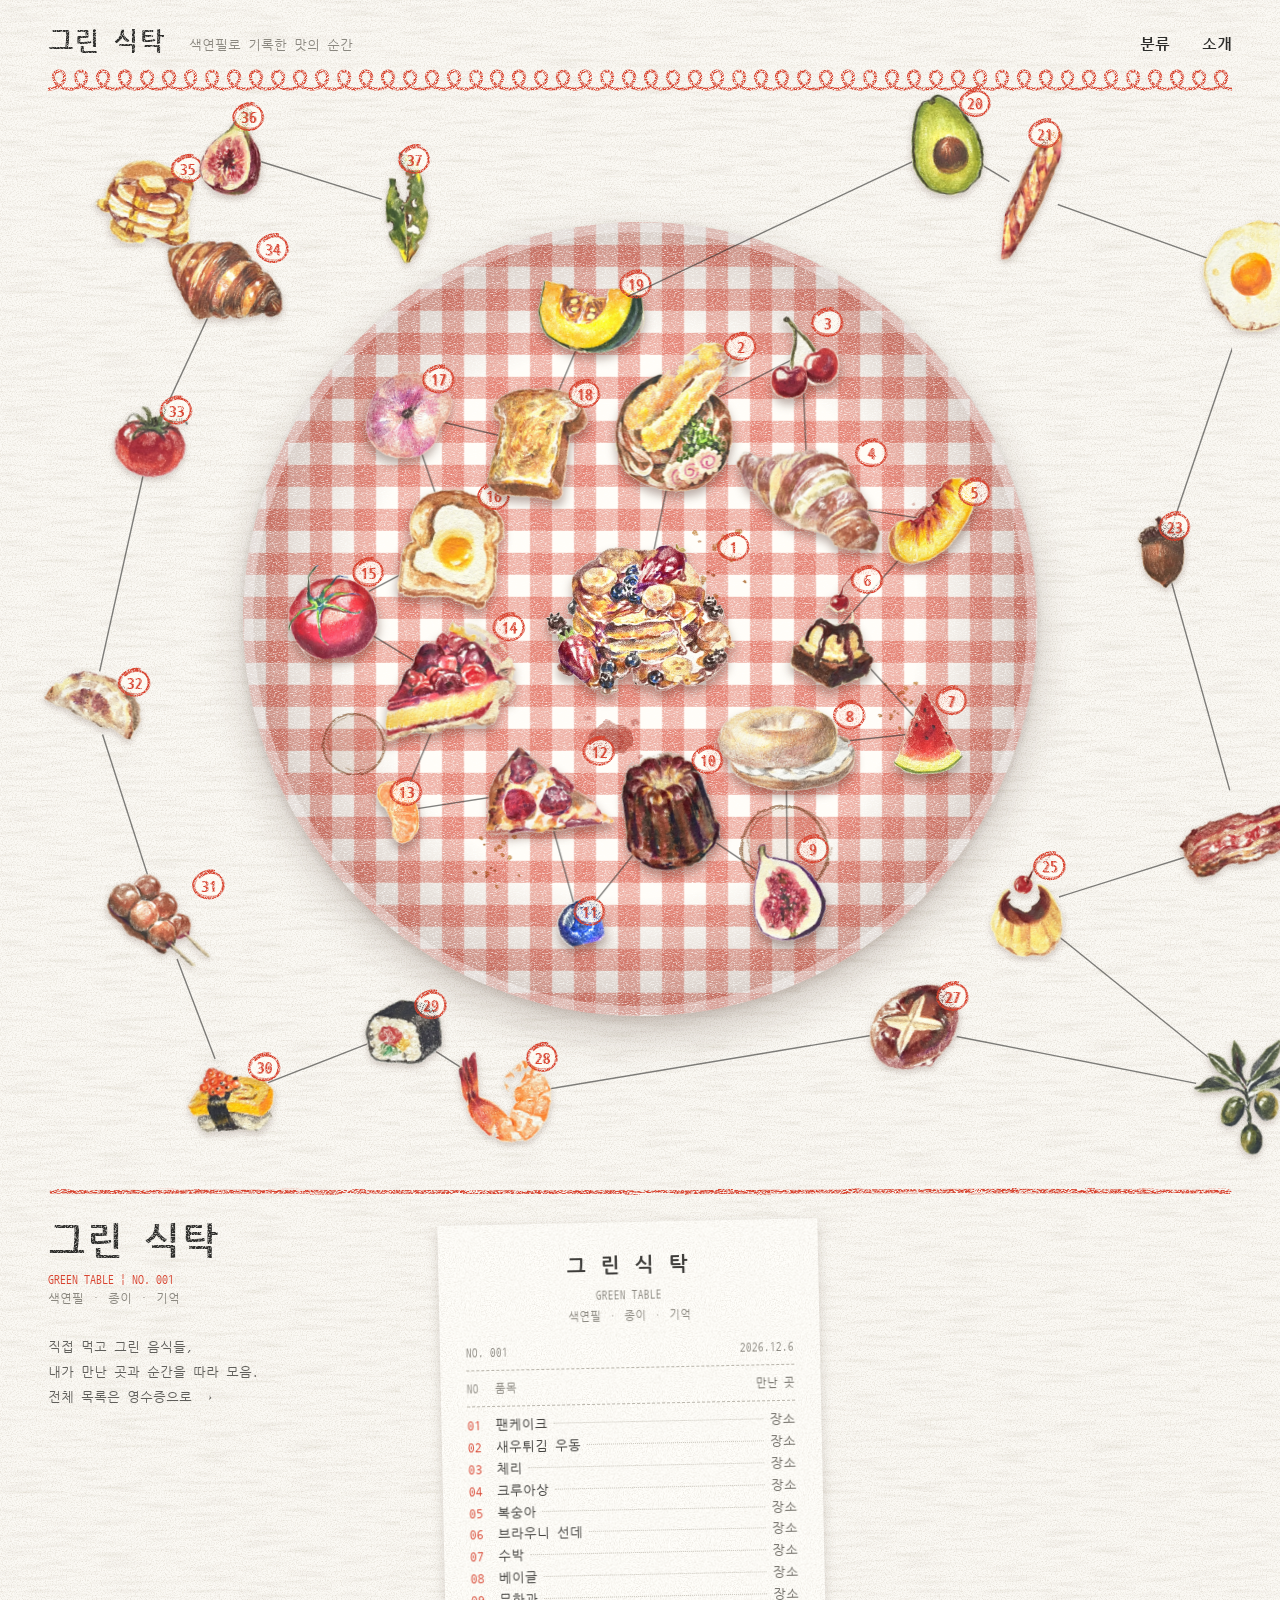
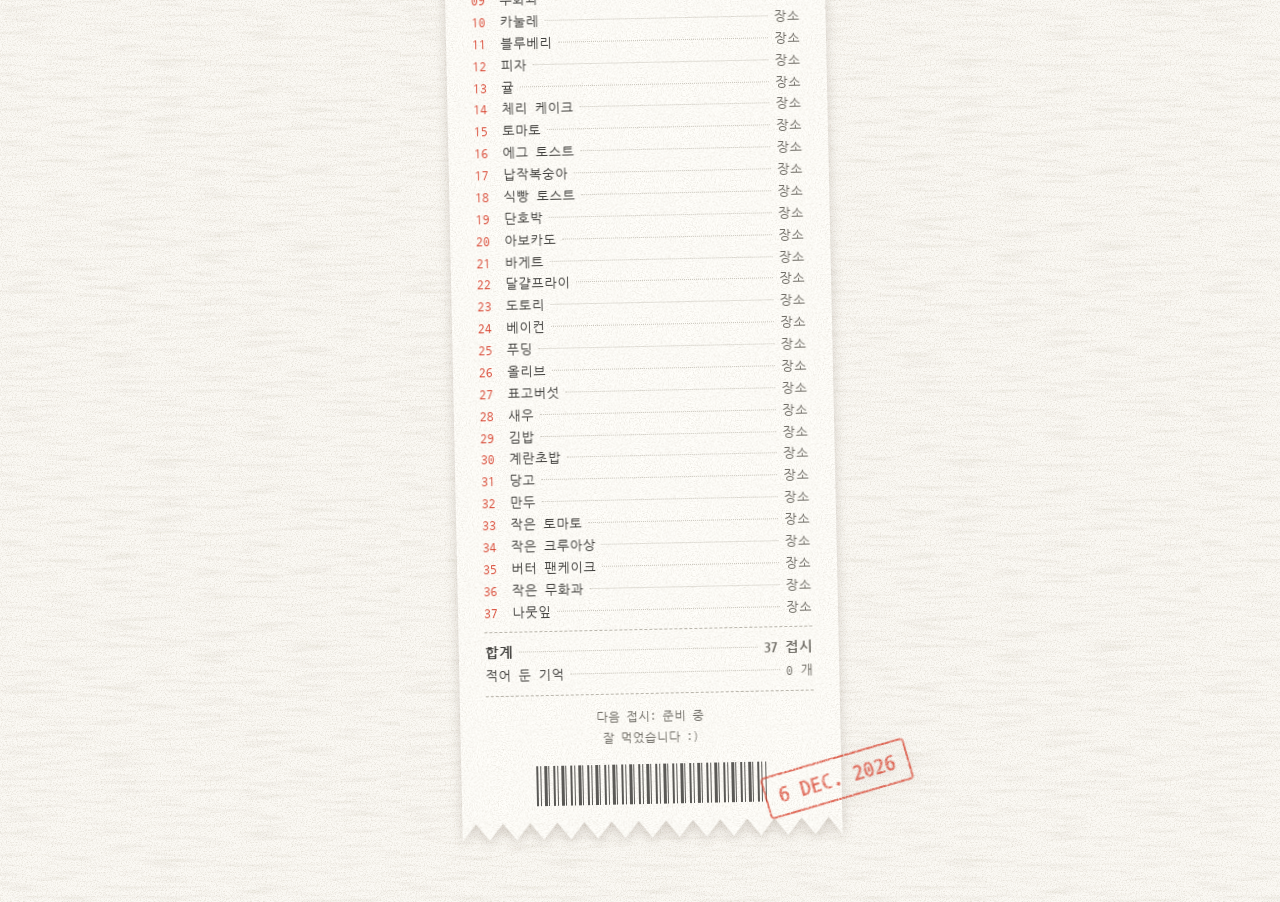
==== commit 439a8f54: "그림 끌어서 옮기기, 영수증 색인, 식탁보 얼룩 Co-Authored-By: Claude Opus 5.5 <noreply@anthropic.com> Claude-Session: h" ====
--- a/index.html
+++ b/index.html
@@ -34,6 +34,7 @@
     <div class="table">
       <!-- 회전하는 식탁보: 식탁 위 그림과 연결선이 이 안에 올라감 -->
       <div class="spin">
+        <div class="stains"></div>   <!-- 커피 자국, 소스 얼룩, 빵 부스러기 -->
         <svg class="lines" viewBox="0 0 100 100" preserveAspectRatio="none"></svg>
       </div>
     </div>
@@ -41,17 +42,23 @@
 
   <!-- 하단 색인 -->
   <section class="colophon">
-    <div>
+    <div class="colophon-title">
       <h1>그린 식탁</h1>
       <p class="tag">GREEN TABLE | NO. 001</p>
       <p class="tag mute">색연필 · 종이 · 기억</p>
+      <p class="lead">직접 먹고 그린 음식들,<br>내가 만난 곳과 순간을 따라 모음.<br>전체 목록은 영수증으로 →</p>
     </div>
-    <p class="index-list" id="indexList"></p>
-    <div class="stamp" id="stamp"></div>
+
+    <!-- 전체 색인: 영수증 (내용은 js/home.js가 채움) -->
+    <div class="receipt-wrap">
+      <div class="receipt" id="receipt"></div>
+      <div class="stamp" id="stamp"></div>
+    </div>
   </section>
 
   <script src="js/data.js"></script>
   <script src="js/common.js"></script>
   <script src="js/home.js"></script>
+  <script src="js/drag.js"></script>
 </body>
 </html>
--- a/css/style.css
+++ b/css/style.css
@@ -227,7 +227,27 @@
   .spin, .num { animation: none; }
 }
 
-/* 연결선: 같은 장소에서 만난 디저트끼리 */
+
+/* 식탁보 얼룩·부스러기 (식탁보와 함께 돎) */
+.stains {
+  position: absolute;
+  inset: 0;
+  border-radius: 50%;
+  pointer-events: none;
+  background:
+    url("data:image/svg+xml,%3Csvg xmlns='http://www.w3.org/2000/svg' viewBox='0 0 200 200'%3E%3Cfilter id='r' x='-20%25' y='-20%25' width='140%25' height='140%25'%3E%3CfeTurbulence type='fractalNoise' baseFrequency='0.05' numOctaves='3' seed='2' result='t'/%3E%3CfeDisplacementMap in='SourceGraphic' in2='t' scale='6' result='d'/%3E%3CfeTurbulence type='fractalNoise' baseFrequency='0.9' numOctaves='2' seed='3' result='g'/%3E%3CfeColorMatrix in='g' values='0 0 0 0 0 0 0 0 0 0 0 0 0 0 0 0 0 0 -2 1.9' result='m'/%3E%3CfeComposite in='d' in2='m' operator='in'/%3E%3C/filter%3E%3Cg filter='url(%23r)'%3E%3Cpath d='M161.8 100.0 161.9 104.3 161.8 108.7 161.4 113.0 160.6 117.4 159.6 121.7 158.2 125.9 156.5 130.0 154.4 134.0 151.9 137.7 149.1 141.2 146.0 144.4 142.6 147.3 139.0 149.9 135.2 152.2 131.3 154.2 127.3 155.9 123.2 157.3 119.0 158.5 114.8 159.4 110.6 160.1 106.4 160.5 102.1 160.7 97.9 160.6 93.7 160.3 89.5 159.7 85.4 158.8 81.3 157.6 77.3 156.1 73.5 154.3 69.8 152.3 66.2 150.1 62.8 147.6 59.5 145.0 56.3 142.2 53.3 139.2 50.5 136.0 47.8 132.6 45.3 129.1 43.0 125.4 41.0 121.5 39.2 117.4 37.9 113.2 36.8 108.9 36.2 104.5 36.0 100.0 36.2 95.5 36.8 91.1 37.8 86.8 39.1 82.5 40.8 78.4 42.7 74.5 44.9 70.7 47.3 67.0 49.9 63.6 52.6 60.2 55.6 57.1 58.7 54.1 62.0 51.3 65.4 48.7 69.0 46.4 72.8 44.3 76.8 42.5 80.8 41.0 85.0 39.9 89.3 39.1 93.6 38.6 97.9 38.5 102.1 38.7 106.4 39.1 110.6 39.8 114.8 40.8 118.9 42.0 122.9 43.4 126.8 45.1 130.6 47.0 134.3 49.1 137.9 51.5 141.2 54.2 144.4 57.1 147.3 60.3 150.0 63.7 152.4 67.3 154.5 71.0 156.3 74.9 157.8 78.9 159.1 83.0 160.1 87.2 160.9 91.4 161.5 95.7 Z' fill='%238A5A2B' fill-opacity='0.12'/%3E%3Cpath d='M163.7 100.0 163.9 104.5 163.8 109.0 163.3 113.4 162.4 117.9 161.2 122.3 159.6 126.5 157.6 130.6 155.4 134.6 152.8 138.3 149.9 141.9 146.8 145.2 143.5 148.3 140.0 151.2 136.3 153.8 132.4 156.2 128.4 158.3 124.3 160.1 120.0 161.6 115.6 162.7 111.2 163.5 106.7 164.0 102.2 164.1 97.8 163.9 93.3 163.4 89.0 162.5 84.7 161.4 80.5 160.0 76.4 158.3 72.5 156.4 68.6 154.4 64.9 152.1 61.3 149.6 57.8 146.8 54.5 143.9 51.4 140.8 48.5 137.4 45.9 133.8 43.5 130.0 41.4 126.1 39.7 121.9 38.3 117.7 37.3 113.3 36.6 108.9 36.3 104.5 36.2 100.0 36.5 95.6 37.0 91.1 37.8 86.8 38.9 82.5 40.2 78.2 41.7 74.0 43.5 70.0 45.6 66.0 47.9 62.2 50.6 58.5 53.4 55.0 56.6 51.8 60.0 48.8 63.7 46.1 67.5 43.7 71.5 41.6 75.7 39.8 80.0 38.4 84.3 37.2 88.8 36.4 93.3 35.8 97.7 35.6 102.2 35.6 106.7 36.0 111.2 36.6 115.6 37.6 119.9 38.9 124.0 40.5 128.1 42.4 131.9 44.7 135.6 47.2 139.1 50.0 142.3 53.0 145.3 56.3 148.0 59.7 150.5 63.3 152.8 67.0 154.9 70.8 156.8 74.7 158.5 78.7 160.0 82.8 161.3 87.0 162.4 91.2 163.2 95.6 Z' fill='none' stroke='%237A4A20' stroke-opacity='0.62' stroke-width='4.5'/%3E%3Cpath d='M169.7 96.0 169.2 100.3 168.4 104.5 167.2 108.6 165.9 112.6 164.3 116.5 162.5 120.2 160.5 123.9 158.3 127.5 156.0 130.9 153.6 134.2 150.9 137.4 148.0 140.4 144.9 143.2 141.6 145.8 138.1 148.1 134.4 150.1 130.5 151.8 126.5 153.1 122.5 154.0 118.3 154.7 114.2 155.0 110.1 155.0 105.9 154.8 101.9 154.4 97.8 153.7 93.8 152.8 89.9 151.7 86.0 150.4 82.2 148.9 78.5 147.1 74.9 145.1 71.4 142.8 68.1 140.3 65.0 137.5 62.2 134.5 59.5 131.2 57.2 127.8 55.0 124.2 53.2 120.4 51.5 116.6 50.1 112.6 48.9 108.6 47.9 104.4 47.2 100.3 46.7 96.0 46.5 91.7 46.6 87.4 47.1 83.1 48.0 78.8 49.2 74.6 50.8 70.6 52.9 66.7 55.3 63.1 58.0 59.7 61.1 56.6 64.3 53.8 67.8 51.3 71.3 49.1 75.0 47.1 78.7 45.3 82.5 43.7 86.3 42.3 90.2 41.1 94.1 40.1 98.0 39.2 102.0 38.5 106.0 38.1 110.0 37.9 114.1 38.0 118.2 38.4 122.2 39.0 126.2 40.0 130.1 41.3 133.9 42.9 137.6 44.7 141.2 46.7 144.7 49.0 148.1 51.5 151.3 54.2 154.3 57.1 157.2 60.3 159.9 63.6 162.3 67.1 164.5 70.9 166.3 74.8 167.8 78.9 168.8 83.1 169.5 87.4 169.8 91.7 Z' fill='none' stroke='%237A4A20' stroke-opacity='0.35' stroke-width='2.5' stroke-dasharray='120 40 200 60'/%3E%3C/g%3E%3C/svg%3E") 72% 85% / 17% 17% no-repeat,      /* 커피 컵 자국 */
+    url("data:image/svg+xml,%3Csvg xmlns='http://www.w3.org/2000/svg' viewBox='0 0 200 200'%3E%3Cfilter id='r' x='-20%25' y='-20%25' width='140%25' height='140%25'%3E%3CfeTurbulence type='fractalNoise' baseFrequency='0.05' numOctaves='3' seed='2' result='t'/%3E%3CfeDisplacementMap in='SourceGraphic' in2='t' scale='6' result='d'/%3E%3CfeTurbulence type='fractalNoise' baseFrequency='0.9' numOctaves='2' seed='3' result='g'/%3E%3CfeColorMatrix in='g' values='0 0 0 0 0 0 0 0 0 0 0 0 0 0 0 0 0 0 -2 1.9' result='m'/%3E%3CfeComposite in='d' in2='m' operator='in'/%3E%3C/filter%3E%3Cg filter='url(%23r)'%3E%3Cpath d='M161.8 100.0 161.9 104.3 161.8 108.7 161.4 113.0 160.6 117.4 159.6 121.7 158.2 125.9 156.5 130.0 154.4 134.0 151.9 137.7 149.1 141.2 146.0 144.4 142.6 147.3 139.0 149.9 135.2 152.2 131.3 154.2 127.3 155.9 123.2 157.3 119.0 158.5 114.8 159.4 110.6 160.1 106.4 160.5 102.1 160.7 97.9 160.6 93.7 160.3 89.5 159.7 85.4 158.8 81.3 157.6 77.3 156.1 73.5 154.3 69.8 152.3 66.2 150.1 62.8 147.6 59.5 145.0 56.3 142.2 53.3 139.2 50.5 136.0 47.8 132.6 45.3 129.1 43.0 125.4 41.0 121.5 39.2 117.4 37.9 113.2 36.8 108.9 36.2 104.5 36.0 100.0 36.2 95.5 36.8 91.1 37.8 86.8 39.1 82.5 40.8 78.4 42.7 74.5 44.9 70.7 47.3 67.0 49.9 63.6 52.6 60.2 55.6 57.1 58.7 54.1 62.0 51.3 65.4 48.7 69.0 46.4 72.8 44.3 76.8 42.5 80.8 41.0 85.0 39.9 89.3 39.1 93.6 38.6 97.9 38.5 102.1 38.7 106.4 39.1 110.6 39.8 114.8 40.8 118.9 42.0 122.9 43.4 126.8 45.1 130.6 47.0 134.3 49.1 137.9 51.5 141.2 54.2 144.4 57.1 147.3 60.3 150.0 63.7 152.4 67.3 154.5 71.0 156.3 74.9 157.8 78.9 159.1 83.0 160.1 87.2 160.9 91.4 161.5 95.7 Z' fill='%238A5A2B' fill-opacity='0.12'/%3E%3Cpath d='M163.7 100.0 163.9 104.5 163.8 109.0 163.3 113.4 162.4 117.9 161.2 122.3 159.6 126.5 157.6 130.6 155.4 134.6 152.8 138.3 149.9 141.9 146.8 145.2 143.5 148.3 140.0 151.2 136.3 153.8 132.4 156.2 128.4 158.3 124.3 160.1 120.0 161.6 115.6 162.7 111.2 163.5 106.7 164.0 102.2 164.1 97.8 163.9 93.3 163.4 89.0 162.5 84.7 161.4 80.5 160.0 76.4 158.3 72.5 156.4 68.6 154.4 64.9 152.1 61.3 149.6 57.8 146.8 54.5 143.9 51.4 140.8 48.5 137.4 45.9 133.8 43.5 130.0 41.4 126.1 39.7 121.9 38.3 117.7 37.3 113.3 36.6 108.9 36.3 104.5 36.2 100.0 36.5 95.6 37.0 91.1 37.8 86.8 38.9 82.5 40.2 78.2 41.7 74.0 43.5 70.0 45.6 66.0 47.9 62.2 50.6 58.5 53.4 55.0 56.6 51.8 60.0 48.8 63.7 46.1 67.5 43.7 71.5 41.6 75.7 39.8 80.0 38.4 84.3 37.2 88.8 36.4 93.3 35.8 97.7 35.6 102.2 35.6 106.7 36.0 111.2 36.6 115.6 37.6 119.9 38.9 124.0 40.5 128.1 42.4 131.9 44.7 135.6 47.2 139.1 50.0 142.3 53.0 145.3 56.3 148.0 59.7 150.5 63.3 152.8 67.0 154.9 70.8 156.8 74.7 158.5 78.7 160.0 82.8 161.3 87.0 162.4 91.2 163.2 95.6 Z' fill='none' stroke='%237A4A20' stroke-opacity='0.62' stroke-width='4.5'/%3E%3Cpath d='M169.7 96.0 169.2 100.3 168.4 104.5 167.2 108.6 165.9 112.6 164.3 116.5 162.5 120.2 160.5 123.9 158.3 127.5 156.0 130.9 153.6 134.2 150.9 137.4 148.0 140.4 144.9 143.2 141.6 145.8 138.1 148.1 134.4 150.1 130.5 151.8 126.5 153.1 122.5 154.0 118.3 154.7 114.2 155.0 110.1 155.0 105.9 154.8 101.9 154.4 97.8 153.7 93.8 152.8 89.9 151.7 86.0 150.4 82.2 148.9 78.5 147.1 74.9 145.1 71.4 142.8 68.1 140.3 65.0 137.5 62.2 134.5 59.5 131.2 57.2 127.8 55.0 124.2 53.2 120.4 51.5 116.6 50.1 112.6 48.9 108.6 47.9 104.4 47.2 100.3 46.7 96.0 46.5 91.7 46.6 87.4 47.1 83.1 48.0 78.8 49.2 74.6 50.8 70.6 52.9 66.7 55.3 63.1 58.0 59.7 61.1 56.6 64.3 53.8 67.8 51.3 71.3 49.1 75.0 47.1 78.7 45.3 82.5 43.7 86.3 42.3 90.2 41.1 94.1 40.1 98.0 39.2 102.0 38.5 106.0 38.1 110.0 37.9 114.1 38.0 118.2 38.4 122.2 39.0 126.2 40.0 130.1 41.3 133.9 42.9 137.6 44.7 141.2 46.7 144.7 49.0 148.1 51.5 151.3 54.2 154.3 57.1 157.2 60.3 159.9 63.6 162.3 67.1 164.5 70.9 166.3 74.8 167.8 78.9 168.8 83.1 169.5 87.4 169.8 91.7 Z' fill='none' stroke='%237A4A20' stroke-opacity='0.35' stroke-width='2.5' stroke-dasharray='120 40 200 60'/%3E%3C/g%3E%3C/svg%3E") 9% 68% / 12% 12% no-repeat,       /* 작은 컵 자국 */
+    url("data:image/svg+xml,%3Csvg xmlns='http://www.w3.org/2000/svg' viewBox='0 0 200 200'%3E%3Cfilter id='r' x='-20%25' y='-20%25' width='140%25' height='140%25'%3E%3CfeTurbulence type='fractalNoise' baseFrequency='0.05' numOctaves='3' seed='5' result='t'/%3E%3CfeDisplacementMap in='SourceGraphic' in2='t' scale='10' result='d'/%3E%3CfeTurbulence type='fractalNoise' baseFrequency='0.9' numOctaves='2' seed='3' result='g'/%3E%3CfeColorMatrix in='g' values='0 0 0 0 0 0 0 0 0 0 0 0 0 0 0 0 0 0 -2 1.9' result='m'/%3E%3CfeComposite in='d' in2='m' operator='in'/%3E%3C/filter%3E%3Cg filter='url(%23r)' fill='%239E2A1B'%3E%3Cpath d='M143.2 105.0 142.5 109.3 141.5 113.4 140.2 117.5 138.5 121.3 136.4 125.0 133.8 128.2 130.7 130.9 127.1 133.0 123.1 134.3 118.9 135.0 114.8 135.0 111.0 134.7 107.6 134.4 104.5 134.3 101.8 134.6 99.2 135.7 96.5 137.3 93.5 139.4 90.0 141.6 86.2 143.7 81.9 145.2 77.5 146.0 73.1 145.7 68.9 144.5 65.2 142.4 62.0 139.5 59.2 136.2 56.9 132.7 54.9 128.9 53.2 125.1 51.6 121.3 50.2 117.4 49.2 113.3 48.6 109.2 48.7 105.0 49.5 100.9 51.0 97.0 53.1 93.4 55.7 90.2 58.5 87.4 61.4 84.9 64.1 82.6 66.6 80.2 69.0 77.8 71.2 75.1 73.5 72.4 76.0 69.7 78.9 67.3 82.1 65.4 85.7 64.2 89.4 63.9 93.2 64.3 96.8 65.5 100.1 67.1 103.3 68.8 106.2 70.5 109.1 71.9 112.2 73.0 115.6 73.8 119.3 74.5 123.3 75.4 127.5 76.6 131.6 78.4 135.3 80.9 138.5 84.1 140.9 87.8 142.5 91.9 143.3 96.2 143.5 100.6 Z' fill-opacity='0.45'/%3E%3Cpath d='M127.0 105.0 127.8 108.4 127.8 112.0 126.8 115.3 125.0 118.4 122.6 120.9 119.8 123.0 116.9 124.7 114.0 126.1 111.2 127.3 108.4 128.3 105.7 129.0 102.9 129.4 100.2 129.5 97.5 129.2 95.0 128.5 92.6 127.6 90.4 126.8 88.1 126.2 85.7 125.9 83.0 125.8 79.9 125.7 76.6 125.5 73.0 124.8 69.6 123.4 66.7 121.3 64.5 118.6 63.2 115.3 62.8 111.8 63.2 108.3 64.0 105.0 65.2 101.9 66.4 98.9 67.6 96.1 68.9 93.4 70.3 90.7 72.0 88.3 74.0 86.1 76.3 84.3 79.0 82.9 81.7 82.0 84.5 81.4 87.2 80.9 89.8 80.5 92.4 80.0 95.0 79.4 97.7 78.9 100.6 78.6 103.5 78.8 106.3 79.6 108.8 81.0 111.0 82.9 112.9 85.2 114.4 87.5 115.9 89.8 117.4 92.1 119.2 94.2 121.2 96.5 123.4 99.0 125.4 101.8 Z' fill-opacity='0.25'/%3E%3Cpath d='M158.8 70.0 158.1 71.7 156.8 73.0 155.4 73.9 154.3 74.8 153.4 75.9 152.3 77.2 150.9 78.1 149.1 78.4 147.4 78.1 145.7 77.5 144.1 76.5 142.9 75.2 142.2 73.5 142.1 71.7 142.4 70.0 142.7 68.4 143.0 66.9 143.5 65.3 144.7 64.1 146.2 63.4 147.8 63.1 149.3 62.9 150.8 62.5 152.5 62.3 154.3 62.6 155.8 63.5 157.1 64.8 158.1 66.4 158.7 68.1 Z' fill-opacity='0.35'/%3E%3Cpath d='M164.8 140.0 164.3 140.9 163.8 141.7 163.5 142.5 163.0 143.4 162.3 144.1 161.5 144.6 160.5 145.1 159.4 145.5 158.2 145.5 157.1 145.0 156.3 144.1 155.9 143.0 155.7 141.9 155.5 141.0 155.3 140.0 155.2 139.0 155.6 138.0 156.2 137.2 156.9 136.6 157.6 135.9 158.5 135.3 159.5 134.9 160.5 134.9 161.6 135.2 162.6 135.5 163.6 136.0 164.6 136.7 165.2 137.7 165.2 138.9 Z' fill-opacity='0.35'/%3E%3Cpath d='M53.9 58.0 53.6 59.2 53.1 60.3 52.3 61.1 51.5 61.9 50.7 62.6 49.8 63.4 48.6 64.2 47.3 64.4 46.0 64.1 44.9 63.3 44.0 62.5 43.0 61.6 42.2 60.6 41.6 59.4 41.6 58.0 42.0 56.7 42.7 55.6 43.4 54.7 44.2 53.8 45.2 53.2 46.4 52.9 47.5 52.8 48.6 52.6 49.9 52.3 51.3 52.2 52.7 52.7 53.7 53.8 54.1 55.3 54.1 56.7 Z' fill-opacity='0.3'/%3E%3C/g%3E%3C/svg%3E") 46% 67% / 12% 12% no-repeat,       /* 소스 얼룩 */
+    url("data:image/svg+xml,%3Csvg xmlns='http://www.w3.org/2000/svg' viewBox='0 0 200 200'%3E%3Cfilter id='r' x='-20%25' y='-20%25' width='140%25' height='140%25'%3E%3CfeTurbulence type='fractalNoise' baseFrequency='0.05' numOctaves='3' seed='5' result='t'/%3E%3CfeDisplacementMap in='SourceGraphic' in2='t' scale='10' result='d'/%3E%3CfeTurbulence type='fractalNoise' baseFrequency='0.9' numOctaves='2' seed='3' result='g'/%3E%3CfeColorMatrix in='g' values='0 0 0 0 0 0 0 0 0 0 0 0 0 0 0 0 0 0 -2 1.9' result='m'/%3E%3CfeComposite in='d' in2='m' operator='in'/%3E%3C/filter%3E%3Cg filter='url(%23r)' fill='%239E2A1B'%3E%3Cpath d='M143.2 105.0 142.5 109.3 141.5 113.4 140.2 117.5 138.5 121.3 136.4 125.0 133.8 128.2 130.7 130.9 127.1 133.0 123.1 134.3 118.9 135.0 114.8 135.0 111.0 134.7 107.6 134.4 104.5 134.3 101.8 134.6 99.2 135.7 96.5 137.3 93.5 139.4 90.0 141.6 86.2 143.7 81.9 145.2 77.5 146.0 73.1 145.7 68.9 144.5 65.2 142.4 62.0 139.5 59.2 136.2 56.9 132.7 54.9 128.9 53.2 125.1 51.6 121.3 50.2 117.4 49.2 113.3 48.6 109.2 48.7 105.0 49.5 100.9 51.0 97.0 53.1 93.4 55.7 90.2 58.5 87.4 61.4 84.9 64.1 82.6 66.6 80.2 69.0 77.8 71.2 75.1 73.5 72.4 76.0 69.7 78.9 67.3 82.1 65.4 85.7 64.2 89.4 63.9 93.2 64.3 96.8 65.5 100.1 67.1 103.3 68.8 106.2 70.5 109.1 71.9 112.2 73.0 115.6 73.8 119.3 74.5 123.3 75.4 127.5 76.6 131.6 78.4 135.3 80.9 138.5 84.1 140.9 87.8 142.5 91.9 143.3 96.2 143.5 100.6 Z' fill-opacity='0.45'/%3E%3Cpath d='M127.0 105.0 127.8 108.4 127.8 112.0 126.8 115.3 125.0 118.4 122.6 120.9 119.8 123.0 116.9 124.7 114.0 126.1 111.2 127.3 108.4 128.3 105.7 129.0 102.9 129.4 100.2 129.5 97.5 129.2 95.0 128.5 92.6 127.6 90.4 126.8 88.1 126.2 85.7 125.9 83.0 125.8 79.9 125.7 76.6 125.5 73.0 124.8 69.6 123.4 66.7 121.3 64.5 118.6 63.2 115.3 62.8 111.8 63.2 108.3 64.0 105.0 65.2 101.9 66.4 98.9 67.6 96.1 68.9 93.4 70.3 90.7 72.0 88.3 74.0 86.1 76.3 84.3 79.0 82.9 81.7 82.0 84.5 81.4 87.2 80.9 89.8 80.5 92.4 80.0 95.0 79.4 97.7 78.9 100.6 78.6 103.5 78.8 106.3 79.6 108.8 81.0 111.0 82.9 112.9 85.2 114.4 87.5 115.9 89.8 117.4 92.1 119.2 94.2 121.2 96.5 123.4 99.0 125.4 101.8 Z' fill-opacity='0.25'/%3E%3Cpath d='M158.8 70.0 158.1 71.7 156.8 73.0 155.4 73.9 154.3 74.8 153.4 75.9 152.3 77.2 150.9 78.1 149.1 78.4 147.4 78.1 145.7 77.5 144.1 76.5 142.9 75.2 142.2 73.5 142.1 71.7 142.4 70.0 142.7 68.4 143.0 66.9 143.5 65.3 144.7 64.1 146.2 63.4 147.8 63.1 149.3 62.9 150.8 62.5 152.5 62.3 154.3 62.6 155.8 63.5 157.1 64.8 158.1 66.4 158.7 68.1 Z' fill-opacity='0.35'/%3E%3Cpath d='M164.8 140.0 164.3 140.9 163.8 141.7 163.5 142.5 163.0 143.4 162.3 144.1 161.5 144.6 160.5 145.1 159.4 145.5 158.2 145.5 157.1 145.0 156.3 144.1 155.9 143.0 155.7 141.9 155.5 141.0 155.3 140.0 155.2 139.0 155.6 138.0 156.2 137.2 156.9 136.6 157.6 135.9 158.5 135.3 159.5 134.9 160.5 134.9 161.6 135.2 162.6 135.5 163.6 136.0 164.6 136.7 165.2 137.7 165.2 138.9 Z' fill-opacity='0.35'/%3E%3Cpath d='M53.9 58.0 53.6 59.2 53.1 60.3 52.3 61.1 51.5 61.9 50.7 62.6 49.8 63.4 48.6 64.2 47.3 64.4 46.0 64.1 44.9 63.3 44.0 62.5 43.0 61.6 42.2 60.6 41.6 59.4 41.6 58.0 42.0 56.7 42.7 55.6 43.4 54.7 44.2 53.8 45.2 53.2 46.4 52.9 47.5 52.8 48.6 52.6 49.9 52.3 51.3 52.2 52.7 52.7 53.7 53.8 54.1 55.3 54.1 56.7 Z' fill-opacity='0.3'/%3E%3C/g%3E%3C/svg%3E") 89% 36% / 7% 7% no-repeat,         /* 작은 소스 방울 */
+    url("data:image/svg+xml,%3Csvg xmlns='http://www.w3.org/2000/svg' viewBox='0 0 200 200'%3E%3Cfilter id='r' x='-20%25' y='-20%25' width='140%25' height='140%25'%3E%3CfeTurbulence type='fractalNoise' baseFrequency='0.05' numOctaves='3' seed='7' result='t'/%3E%3CfeDisplacementMap in='SourceGraphic' in2='t' scale='2' result='d'/%3E%3CfeTurbulence type='fractalNoise' baseFrequency='0.9' numOctaves='2' seed='3' result='g'/%3E%3CfeColorMatrix in='g' values='0 0 0 0 0 0 0 0 0 0 0 0 0 0 0 0 0 0 -2 1.9' result='m'/%3E%3CfeComposite in='d' in2='m' operator='in'/%3E%3C/filter%3E%3Cg filter='url(%23r)'%3E%3Cpath d='M50.9 128.4 50.5 131.0 48.4 132.7 46.1 133.3 43.8 133.6 42.2 131.9 40.7 130.4 38.6 128.4 39.0 125.5 41.1 123.5 43.8 123.5 45.8 124.8 48.0 124.5 50.6 125.7 Z' fill='%23A9692F' fill-opacity='0.85'/%3E%3Cpath d='M138.6 90.7 137.7 93.2 135.3 94.2 133.7 96.3 130.8 97.9 127.9 96.4 126.3 93.7 127.4 90.7 128.6 88.8 128.6 85.9 131.0 84.2 133.9 84.4 136.8 85.3 138.0 88.0 Z' fill='%23C58B47' fill-opacity='0.85'/%3E%3Cpath d='M99.3 122.9 98.7 124.5 97.7 125.7 96.2 126.6 94.8 125.6 93.8 124.9 92.2 124.4 91.4 122.9 91.4 121.0 93.0 119.9 94.8 120.4 96.1 120.0 97.5 120.2 98.5 121.4 Z' fill='%23A9692F' fill-opacity='0.85'/%3E%3Cpath d='M120.0 83.8 120.1 86.2 118.8 88.5 116.4 89.4 113.8 89.5 112.4 87.2 111.8 85.4 109.7 83.8 109.5 81.1 111.1 78.8 113.8 78.1 116.0 79.7 117.9 80.3 119.9 81.5 Z' fill='%23C58B47' fill-opacity='0.85'/%3E%3Cpath d='M64.3 40.9 65.7 43.6 64.3 46.2 61.3 46.2 59.0 45.6 57.5 44.2 56.0 42.9 54.3 40.9 55.3 38.6 56.7 36.6 58.7 34.9 61.3 35.8 63.0 37.3 63.9 39.1 Z' fill='%23C58B47' fill-opacity='0.85'/%3E%3Cpath d='M81.8 129.9 82.0 132.7 80.3 134.9 77.8 136.5 74.6 137.3 72.8 134.4 72.3 131.8 71.0 129.9 70.7 127.3 71.5 123.9 74.6 122.6 77.5 124.6 79.7 125.7 81.4 127.5 Z' fill='%23C58B47' fill-opacity='0.85'/%3E%3Cpath d='M76.8 137.6 77.2 139.3 76.3 140.8 74.7 142.0 72.7 141.8 71.2 140.7 69.8 139.4 70.2 137.6 71.0 136.3 71.3 134.5 72.7 133.2 74.8 132.7 76.6 133.9 76.5 136.2 Z' fill='%23A9692F' fill-opacity='0.85'/%3E%3Cpath d='M151.8 37.9 150.9 40.8 148.4 42.3 146.3 43.7 143.7 43.4 141.9 41.8 139.0 40.8 137.4 37.9 138.6 34.9 141.0 33.0 144.0 33.6 146.0 33.4 149.2 32.6 151.2 34.9 Z' fill='%23C58B47' fill-opacity='0.85'/%3E%3Cpath d='M100.6 73.3 101.1 75.0 99.8 76.1 98.2 76.1 97.0 75.7 96.1 75.0 94.6 74.7 93.6 73.3 94.5 71.8 95.6 70.8 96.9 70.4 98.2 70.6 99.5 70.9 100.1 72.0 Z' fill='%23C58B47' fill-opacity='0.85'/%3E%3Cpath d='M72.1 57.4 71.2 58.6 70.4 59.5 69.3 59.8 68.1 60.1 66.9 59.7 66.2 58.6 65.4 57.4 65.6 55.9 67.1 55.3 68.2 55.1 69.2 55.3 70.4 55.3 72.1 55.8 Z' fill='%23A9692F' fill-opacity='0.85'/%3E%3Cpath d='M105.0 163.9 105.2 166.3 103.6 168.1 101.6 169.3 99.0 169.6 97.7 167.2 97.0 165.5 95.7 163.9 95.4 161.5 96.3 158.8 99.0 158.2 101.2 159.9 103.1 160.4 104.6 161.8 Z' fill='%23C58B47' fill-opacity='0.85'/%3E%3Cpath d='M102.0 68.3 102.3 70.6 100.5 72.1 98.7 73.6 96.2 74.1 94.4 72.1 93.6 70.2 93.7 68.3 93.7 66.5 93.6 63.5 96.1 62.3 98.6 63.4 100.3 64.7 101.1 66.6 Z' fill='%23C58B47' fill-opacity='0.85'/%3E%3Cpath d='M88.5 116.4 88.0 117.5 87.6 118.8 86.3 119.4 84.9 119.8 83.4 119.2 82.6 117.9 81.9 116.4 82.8 115.0 84.2 114.6 85.0 113.6 86.4 113.1 88.2 113.3 89.3 114.6 Z' fill='%23A9692F' fill-opacity='0.85'/%3E%3Cpath d='M159.2 135.3 159.9 137.0 158.9 138.5 157.0 138.3 155.7 137.9 154.7 137.2 153.6 136.5 152.5 135.3 153.2 133.8 154.2 132.6 155.5 131.7 157.0 132.3 158.1 133.1 158.8 134.1 Z' fill='%23A9692F' fill-opacity='0.85'/%3E%3Cpath d='M114.6 63.4 114.1 66.8 111.0 68.5 108.0 67.7 105.8 68.8 102.7 68.8 100.5 66.5 99.4 63.4 101.1 60.6 103.2 58.7 105.5 57.0 108.2 58.2 110.4 59.2 113.4 60.3 Z' fill='%23C58B47' fill-opacity='0.85'/%3E%3Cpath d='M124.6 51.5 124.3 54.8 121.8 57.0 119.1 59.1 115.8 58.6 113.3 56.6 111.8 54.2 112.2 51.5 111.3 48.6 111.8 44.5 115.6 43.5 119.0 44.6 121.0 47.0 122.0 49.3 Z' fill='%23D9A866' fill-opacity='0.85'/%3E%3C/g%3E%3C/svg%3E") 61% 42% / 13% 13% no-repeat,      /* 빵 부스러기 */
+    url("data:image/svg+xml,%3Csvg xmlns='http://www.w3.org/2000/svg' viewBox='0 0 200 200'%3E%3Cfilter id='r' x='-20%25' y='-20%25' width='140%25' height='140%25'%3E%3CfeTurbulence type='fractalNoise' baseFrequency='0.05' numOctaves='3' seed='7' result='t'/%3E%3CfeDisplacementMap in='SourceGraphic' in2='t' scale='2' result='d'/%3E%3CfeTurbulence type='fractalNoise' baseFrequency='0.9' numOctaves='2' seed='3' result='g'/%3E%3CfeColorMatrix in='g' values='0 0 0 0 0 0 0 0 0 0 0 0 0 0 0 0 0 0 -2 1.9' result='m'/%3E%3CfeComposite in='d' in2='m' operator='in'/%3E%3C/filter%3E%3Cg filter='url(%23r)'%3E%3Cpath d='M50.9 128.4 50.5 131.0 48.4 132.7 46.1 133.3 43.8 133.6 42.2 131.9 40.7 130.4 38.6 128.4 39.0 125.5 41.1 123.5 43.8 123.5 45.8 124.8 48.0 124.5 50.6 125.7 Z' fill='%23A9692F' fill-opacity='0.85'/%3E%3Cpath d='M138.6 90.7 137.7 93.2 135.3 94.2 133.7 96.3 130.8 97.9 127.9 96.4 126.3 93.7 127.4 90.7 128.6 88.8 128.6 85.9 131.0 84.2 133.9 84.4 136.8 85.3 138.0 88.0 Z' fill='%23C58B47' fill-opacity='0.85'/%3E%3Cpath d='M99.3 122.9 98.7 124.5 97.7 125.7 96.2 126.6 94.8 125.6 93.8 124.9 92.2 124.4 91.4 122.9 91.4 121.0 93.0 119.9 94.8 120.4 96.1 120.0 97.5 120.2 98.5 121.4 Z' fill='%23A9692F' fill-opacity='0.85'/%3E%3Cpath d='M120.0 83.8 120.1 86.2 118.8 88.5 116.4 89.4 113.8 89.5 112.4 87.2 111.8 85.4 109.7 83.8 109.5 81.1 111.1 78.8 113.8 78.1 116.0 79.7 117.9 80.3 119.9 81.5 Z' fill='%23C58B47' fill-opacity='0.85'/%3E%3Cpath d='M64.3 40.9 65.7 43.6 64.3 46.2 61.3 46.2 59.0 45.6 57.5 44.2 56.0 42.9 54.3 40.9 55.3 38.6 56.7 36.6 58.7 34.9 61.3 35.8 63.0 37.3 63.9 39.1 Z' fill='%23C58B47' fill-opacity='0.85'/%3E%3Cpath d='M81.8 129.9 82.0 132.7 80.3 134.9 77.8 136.5 74.6 137.3 72.8 134.4 72.3 131.8 71.0 129.9 70.7 127.3 71.5 123.9 74.6 122.6 77.5 124.6 79.7 125.7 81.4 127.5 Z' fill='%23C58B47' fill-opacity='0.85'/%3E%3Cpath d='M76.8 137.6 77.2 139.3 76.3 140.8 74.7 142.0 72.7 141.8 71.2 140.7 69.8 139.4 70.2 137.6 71.0 136.3 71.3 134.5 72.7 133.2 74.8 132.7 76.6 133.9 76.5 136.2 Z' fill='%23A9692F' fill-opacity='0.85'/%3E%3Cpath d='M151.8 37.9 150.9 40.8 148.4 42.3 146.3 43.7 143.7 43.4 141.9 41.8 139.0 40.8 137.4 37.9 138.6 34.9 141.0 33.0 144.0 33.6 146.0 33.4 149.2 32.6 151.2 34.9 Z' fill='%23C58B47' fill-opacity='0.85'/%3E%3Cpath d='M100.6 73.3 101.1 75.0 99.8 76.1 98.2 76.1 97.0 75.7 96.1 75.0 94.6 74.7 93.6 73.3 94.5 71.8 95.6 70.8 96.9 70.4 98.2 70.6 99.5 70.9 100.1 72.0 Z' fill='%23C58B47' fill-opacity='0.85'/%3E%3Cpath d='M72.1 57.4 71.2 58.6 70.4 59.5 69.3 59.8 68.1 60.1 66.9 59.7 66.2 58.6 65.4 57.4 65.6 55.9 67.1 55.3 68.2 55.1 69.2 55.3 70.4 55.3 72.1 55.8 Z' fill='%23A9692F' fill-opacity='0.85'/%3E%3Cpath d='M105.0 163.9 105.2 166.3 103.6 168.1 101.6 169.3 99.0 169.6 97.7 167.2 97.0 165.5 95.7 163.9 95.4 161.5 96.3 158.8 99.0 158.2 101.2 159.9 103.1 160.4 104.6 161.8 Z' fill='%23C58B47' fill-opacity='0.85'/%3E%3Cpath d='M102.0 68.3 102.3 70.6 100.5 72.1 98.7 73.6 96.2 74.1 94.4 72.1 93.6 70.2 93.7 68.3 93.7 66.5 93.6 63.5 96.1 62.3 98.6 63.4 100.3 64.7 101.1 66.6 Z' fill='%23C58B47' fill-opacity='0.85'/%3E%3Cpath d='M88.5 116.4 88.0 117.5 87.6 118.8 86.3 119.4 84.9 119.8 83.4 119.2 82.6 117.9 81.9 116.4 82.8 115.0 84.2 114.6 85.0 113.6 86.4 113.1 88.2 113.3 89.3 114.6 Z' fill='%23A9692F' fill-opacity='0.85'/%3E%3Cpath d='M159.2 135.3 159.9 137.0 158.9 138.5 157.0 138.3 155.7 137.9 154.7 137.2 153.6 136.5 152.5 135.3 153.2 133.8 154.2 132.6 155.5 131.7 157.0 132.3 158.1 133.1 158.8 134.1 Z' fill='%23A9692F' fill-opacity='0.85'/%3E%3Cpath d='M114.6 63.4 114.1 66.8 111.0 68.5 108.0 67.7 105.8 68.8 102.7 68.8 100.5 66.5 99.4 63.4 101.1 60.6 103.2 58.7 105.5 57.0 108.2 58.2 110.4 59.2 113.4 60.3 Z' fill='%23C58B47' fill-opacity='0.85'/%3E%3Cpath d='M124.6 51.5 124.3 54.8 121.8 57.0 119.1 59.1 115.8 58.6 113.3 56.6 111.8 54.2 112.2 51.5 111.3 48.6 111.8 44.5 115.6 43.5 119.0 44.6 121.0 47.0 122.0 49.3 Z' fill='%23D9A866' fill-opacity='0.85'/%3E%3C/g%3E%3C/svg%3E") 30% 84% / 10% 10% no-repeat,
+    url("data:image/svg+xml,%3Csvg xmlns='http://www.w3.org/2000/svg' viewBox='0 0 200 200'%3E%3Cfilter id='r' x='-20%25' y='-20%25' width='140%25' height='140%25'%3E%3CfeTurbulence type='fractalNoise' baseFrequency='0.05' numOctaves='3' seed='7' result='t'/%3E%3CfeDisplacementMap in='SourceGraphic' in2='t' scale='2' result='d'/%3E%3CfeTurbulence type='fractalNoise' baseFrequency='0.9' numOctaves='2' seed='3' result='g'/%3E%3CfeColorMatrix in='g' values='0 0 0 0 0 0 0 0 0 0 0 0 0 0 0 0 0 0 -2 1.9' result='m'/%3E%3CfeComposite in='d' in2='m' operator='in'/%3E%3C/filter%3E%3Cg filter='url(%23r)'%3E%3Cpath d='M50.9 128.4 50.5 131.0 48.4 132.7 46.1 133.3 43.8 133.6 42.2 131.9 40.7 130.4 38.6 128.4 39.0 125.5 41.1 123.5 43.8 123.5 45.8 124.8 48.0 124.5 50.6 125.7 Z' fill='%23A9692F' fill-opacity='0.85'/%3E%3Cpath d='M138.6 90.7 137.7 93.2 135.3 94.2 133.7 96.3 130.8 97.9 127.9 96.4 126.3 93.7 127.4 90.7 128.6 88.8 128.6 85.9 131.0 84.2 133.9 84.4 136.8 85.3 138.0 88.0 Z' fill='%23C58B47' fill-opacity='0.85'/%3E%3Cpath d='M99.3 122.9 98.7 124.5 97.7 125.7 96.2 126.6 94.8 125.6 93.8 124.9 92.2 124.4 91.4 122.9 91.4 121.0 93.0 119.9 94.8 120.4 96.1 120.0 97.5 120.2 98.5 121.4 Z' fill='%23A9692F' fill-opacity='0.85'/%3E%3Cpath d='M120.0 83.8 120.1 86.2 118.8 88.5 116.4 89.4 113.8 89.5 112.4 87.2 111.8 85.4 109.7 83.8 109.5 81.1 111.1 78.8 113.8 78.1 116.0 79.7 117.9 80.3 119.9 81.5 Z' fill='%23C58B47' fill-opacity='0.85'/%3E%3Cpath d='M64.3 40.9 65.7 43.6 64.3 46.2 61.3 46.2 59.0 45.6 57.5 44.2 56.0 42.9 54.3 40.9 55.3 38.6 56.7 36.6 58.7 34.9 61.3 35.8 63.0 37.3 63.9 39.1 Z' fill='%23C58B47' fill-opacity='0.85'/%3E%3Cpath d='M81.8 129.9 82.0 132.7 80.3 134.9 77.8 136.5 74.6 137.3 72.8 134.4 72.3 131.8 71.0 129.9 70.7 127.3 71.5 123.9 74.6 122.6 77.5 124.6 79.7 125.7 81.4 127.5 Z' fill='%23C58B47' fill-opacity='0.85'/%3E%3Cpath d='M76.8 137.6 77.2 139.3 76.3 140.8 74.7 142.0 72.7 141.8 71.2 140.7 69.8 139.4 70.2 137.6 71.0 136.3 71.3 134.5 72.7 133.2 74.8 132.7 76.6 133.9 76.5 136.2 Z' fill='%23A9692F' fill-opacity='0.85'/%3E%3Cpath d='M151.8 37.9 150.9 40.8 148.4 42.3 146.3 43.7 143.7 43.4 141.9 41.8 139.0 40.8 137.4 37.9 138.6 34.9 141.0 33.0 144.0 33.6 146.0 33.4 149.2 32.6 151.2 34.9 Z' fill='%23C58B47' fill-opacity='0.85'/%3E%3Cpath d='M100.6 73.3 101.1 75.0 99.8 76.1 98.2 76.1 97.0 75.7 96.1 75.0 94.6 74.7 93.6 73.3 94.5 71.8 95.6 70.8 96.9 70.4 98.2 70.6 99.5 70.9 100.1 72.0 Z' fill='%23C58B47' fill-opacity='0.85'/%3E%3Cpath d='M72.1 57.4 71.2 58.6 70.4 59.5 69.3 59.8 68.1 60.1 66.9 59.7 66.2 58.6 65.4 57.4 65.6 55.9 67.1 55.3 68.2 55.1 69.2 55.3 70.4 55.3 72.1 55.8 Z' fill='%23A9692F' fill-opacity='0.85'/%3E%3Cpath d='M105.0 163.9 105.2 166.3 103.6 168.1 101.6 169.3 99.0 169.6 97.7 167.2 97.0 165.5 95.7 163.9 95.4 161.5 96.3 158.8 99.0 158.2 101.2 159.9 103.1 160.4 104.6 161.8 Z' fill='%23C58B47' fill-opacity='0.85'/%3E%3Cpath d='M102.0 68.3 102.3 70.6 100.5 72.1 98.7 73.6 96.2 74.1 94.4 72.1 93.6 70.2 93.7 68.3 93.7 66.5 93.6 63.5 96.1 62.3 98.6 63.4 100.3 64.7 101.1 66.6 Z' fill='%23C58B47' fill-opacity='0.85'/%3E%3Cpath d='M88.5 116.4 88.0 117.5 87.6 118.8 86.3 119.4 84.9 119.8 83.4 119.2 82.6 117.9 81.9 116.4 82.8 115.0 84.2 114.6 85.0 113.6 86.4 113.1 88.2 113.3 89.3 114.6 Z' fill='%23A9692F' fill-opacity='0.85'/%3E%3Cpath d='M159.2 135.3 159.9 137.0 158.9 138.5 157.0 138.3 155.7 137.9 154.7 137.2 153.6 136.5 152.5 135.3 153.2 133.8 154.2 132.6 155.5 131.7 157.0 132.3 158.1 133.1 158.8 134.1 Z' fill='%23A9692F' fill-opacity='0.85'/%3E%3Cpath d='M114.6 63.4 114.1 66.8 111.0 68.5 108.0 67.7 105.8 68.8 102.7 68.8 100.5 66.5 99.4 63.4 101.1 60.6 103.2 58.7 105.5 57.0 108.2 58.2 110.4 59.2 113.4 60.3 Z' fill='%23C58B47' fill-opacity='0.85'/%3E%3Cpath d='M124.6 51.5 124.3 54.8 121.8 57.0 119.1 59.1 115.8 58.6 113.3 56.6 111.8 54.2 112.2 51.5 111.3 48.6 111.8 44.5 115.6 43.5 119.0 44.6 121.0 47.0 122.0 49.3 Z' fill='%23D9A866' fill-opacity='0.85'/%3E%3C/g%3E%3C/svg%3E") 86% 62% / 9% 9% no-repeat,
+    url("data:image/svg+xml,%3Csvg xmlns='http://www.w3.org/2000/svg' viewBox='0 0 200 200'%3E%3Ccircle cx='46.4' cy='130.4' r='1.4' fill='%23FFFFFF' fill-opacity='0.9'/%3E%3Ccircle cx='96.7' cy='54.6' r='1.6' fill='%23FFFFFF' fill-opacity='0.9'/%3E%3Ccircle cx='149.3' cy='102.0' r='1.3' fill='%23FFFFFF' fill-opacity='0.9'/%3E%3Ccircle cx='57.8' cy='20.5' r='1.2' fill='%23FFFFFF' fill-opacity='0.9'/%3E%3Ccircle cx='113.7' cy='31.1' r='1.6' fill='%23FFFFFF' fill-opacity='0.9'/%3E%3Ccircle cx='57.2' cy='57.2' r='0.8' fill='%23FFFFFF' fill-opacity='0.9'/%3E%3Ccircle cx='179.6' cy='138.2' r='1.7' fill='%23FFFFFF' fill-opacity='0.9'/%3E%3Ccircle cx='118.5' cy='25.5' r='1.1' fill='%23FFFFFF' fill-opacity='0.9'/%3E%3Ccircle cx='99.6' cy='38.5' r='1.8' fill='%23FFFFFF' fill-opacity='0.9'/%3E%3Ccircle cx='79.0' cy='44.8' r='1.6' fill='%23FFFFFF' fill-opacity='0.9'/%3E%3Ccircle cx='40.0' cy='168.5' r='1.3' fill='%23FFFFFF' fill-opacity='0.9'/%3E%3Ccircle cx='108.3' cy='74.9' r='1.3' fill='%23FFFFFF' fill-opacity='0.9'/%3E%3Ccircle cx='49.9' cy='25.9' r='1.7' fill='%23FFFFFF' fill-opacity='0.9'/%3E%3Ccircle cx='57.6' cy='144.8' r='1.0' fill='%23FFFFFF' fill-opacity='0.9'/%3E%3Ccircle cx='175.0' cy='163.0' r='1.6' fill='%23FFFFFF' fill-opacity='0.9'/%3E%3Ccircle cx='142.0' cy='112.9' r='1.5' fill='%23FFFFFF' fill-opacity='0.9'/%3E%3Ccircle cx='39.6' cy='96.2' r='1.6' fill='%23FFFFFF' fill-opacity='0.9'/%3E%3Ccircle cx='52.2' cy='167.7' r='1.7' fill='%23FFFFFF' fill-opacity='0.9'/%3E%3Ccircle cx='85.5' cy='78.4' r='1.3' fill='%23FFFFFF' fill-opacity='0.9'/%3E%3Ccircle cx='81.7' cy='179.2' r='1.2' fill='%23FFFFFF' fill-opacity='0.9'/%3E%3Ccircle cx='24.3' cy='34.9' r='1.5' fill='%23FFFFFF' fill-opacity='0.9'/%3E%3Ccircle cx='178.9' cy='99.4' r='1.3' fill='%23FFFFFF' fill-opacity='0.9'/%3E%3Ccircle cx='108.1' cy='139.7' r='1.0' fill='%23FFFFFF' fill-opacity='0.9'/%3E%3Ccircle cx='117.4' cy='109.0' r='1.4' fill='%23FFFFFF' fill-opacity='0.9'/%3E%3Ccircle cx='48.9' cy='47.2' r='1.1' fill='%23FFFFFF' fill-opacity='0.9'/%3E%3Ccircle cx='168.3' cy='75.5' r='1.4' fill='%23FFFFFF' fill-opacity='0.9'/%3E%3Ccircle cx='69.1' cy='36.5' r='0.9' fill='%23FFFFFF' fill-opacity='0.9'/%3E%3Ccircle cx='150.2' cy='144.3' r='1.2' fill='%23FFFFFF' fill-opacity='0.9'/%3E%3Ccircle cx='129.3' cy='128.1' r='1.7' fill='%23FFFFFF' fill-opacity='0.9'/%3E%3Ccircle cx='173.3' cy='85.1' r='1.8' fill='%23FFFFFF' fill-opacity='0.9'/%3E%3Ccircle cx='173.8' cy='114.5' r='1.7' fill='%23FFFFFF' fill-opacity='0.9'/%3E%3Ccircle cx='98.5' cy='80.1' r='1.0' fill='%23FFFFFF' fill-opacity='0.9'/%3E%3Ccircle cx='160.2' cy='46.0' r='0.9' fill='%23FFFFFF' fill-opacity='0.9'/%3E%3Ccircle cx='148.8' cy='143.8' r='1.3' fill='%23FFFFFF' fill-opacity='0.9'/%3E%3Ccircle cx='153.9' cy='28.3' r='1.1' fill='%23FFFFFF' fill-opacity='0.9'/%3E%3Ccircle cx='66.4' cy='87.1' r='1.0' fill='%23FFFFFF' fill-opacity='0.9'/%3E%3Ccircle cx='31.1' cy='74.1' r='1.7' fill='%23FFFFFF' fill-opacity='0.9'/%3E%3Ccircle cx='177.4' cy='139.3' r='1.3' fill='%23FFFFFF' fill-opacity='0.9'/%3E%3Ccircle cx='60.4' cy='173.4' r='1.3' fill='%23FFFFFF' fill-opacity='0.9'/%3E%3Ccircle cx='136.6' cy='24.5' r='1.0' fill='%23FFFFFF' fill-opacity='0.9'/%3E%3C/svg%3E") 40% 11% / 12% 12% no-repeat,       /* 설탕 가루 */
+    url("data:image/svg+xml,%3Csvg xmlns='http://www.w3.org/2000/svg' viewBox='0 0 200 200'%3E%3Ccircle cx='46.4' cy='130.4' r='1.4' fill='%23FFFFFF' fill-opacity='0.9'/%3E%3Ccircle cx='96.7' cy='54.6' r='1.6' fill='%23FFFFFF' fill-opacity='0.9'/%3E%3Ccircle cx='149.3' cy='102.0' r='1.3' fill='%23FFFFFF' fill-opacity='0.9'/%3E%3Ccircle cx='57.8' cy='20.5' r='1.2' fill='%23FFFFFF' fill-opacity='0.9'/%3E%3Ccircle cx='113.7' cy='31.1' r='1.6' fill='%23FFFFFF' fill-opacity='0.9'/%3E%3Ccircle cx='57.2' cy='57.2' r='0.8' fill='%23FFFFFF' fill-opacity='0.9'/%3E%3Ccircle cx='179.6' cy='138.2' r='1.7' fill='%23FFFFFF' fill-opacity='0.9'/%3E%3Ccircle cx='118.5' cy='25.5' r='1.1' fill='%23FFFFFF' fill-opacity='0.9'/%3E%3Ccircle cx='99.6' cy='38.5' r='1.8' fill='%23FFFFFF' fill-opacity='0.9'/%3E%3Ccircle cx='79.0' cy='44.8' r='1.6' fill='%23FFFFFF' fill-opacity='0.9'/%3E%3Ccircle cx='40.0' cy='168.5' r='1.3' fill='%23FFFFFF' fill-opacity='0.9'/%3E%3Ccircle cx='108.3' cy='74.9' r='1.3' fill='%23FFFFFF' fill-opacity='0.9'/%3E%3Ccircle cx='49.9' cy='25.9' r='1.7' fill='%23FFFFFF' fill-opacity='0.9'/%3E%3Ccircle cx='57.6' cy='144.8' r='1.0' fill='%23FFFFFF' fill-opacity='0.9'/%3E%3Ccircle cx='175.0' cy='163.0' r='1.6' fill='%23FFFFFF' fill-opacity='0.9'/%3E%3Ccircle cx='142.0' cy='112.9' r='1.5' fill='%23FFFFFF' fill-opacity='0.9'/%3E%3Ccircle cx='39.6' cy='96.2' r='1.6' fill='%23FFFFFF' fill-opacity='0.9'/%3E%3Ccircle cx='52.2' cy='167.7' r='1.7' fill='%23FFFFFF' fill-opacity='0.9'/%3E%3Ccircle cx='85.5' cy='78.4' r='1.3' fill='%23FFFFFF' fill-opacity='0.9'/%3E%3Ccircle cx='81.7' cy='179.2' r='1.2' fill='%23FFFFFF' fill-opacity='0.9'/%3E%3Ccircle cx='24.3' cy='34.9' r='1.5' fill='%23FFFFFF' fill-opacity='0.9'/%3E%3Ccircle cx='178.9' cy='99.4' r='1.3' fill='%23FFFFFF' fill-opacity='0.9'/%3E%3Ccircle cx='108.1' cy='139.7' r='1.0' fill='%23FFFFFF' fill-opacity='0.9'/%3E%3Ccircle cx='117.4' cy='109.0' r='1.4' fill='%23FFFFFF' fill-opacity='0.9'/%3E%3Ccircle cx='48.9' cy='47.2' r='1.1' fill='%23FFFFFF' fill-opacity='0.9'/%3E%3Ccircle cx='168.3' cy='75.5' r='1.4' fill='%23FFFFFF' fill-opacity='0.9'/%3E%3Ccircle cx='69.1' cy='36.5' r='0.9' fill='%23FFFFFF' fill-opacity='0.9'/%3E%3Ccircle cx='150.2' cy='144.3' r='1.2' fill='%23FFFFFF' fill-opacity='0.9'/%3E%3Ccircle cx='129.3' cy='128.1' r='1.7' fill='%23FFFFFF' fill-opacity='0.9'/%3E%3Ccircle cx='173.3' cy='85.1' r='1.8' fill='%23FFFFFF' fill-opacity='0.9'/%3E%3Ccircle cx='173.8' cy='114.5' r='1.7' fill='%23FFFFFF' fill-opacity='0.9'/%3E%3Ccircle cx='98.5' cy='80.1' r='1.0' fill='%23FFFFFF' fill-opacity='0.9'/%3E%3Ccircle cx='160.2' cy='46.0' r='0.9' fill='%23FFFFFF' fill-opacity='0.9'/%3E%3Ccircle cx='148.8' cy='143.8' r='1.3' fill='%23FFFFFF' fill-opacity='0.9'/%3E%3Ccircle cx='153.9' cy='28.3' r='1.1' fill='%23FFFFFF' fill-opacity='0.9'/%3E%3Ccircle cx='66.4' cy='87.1' r='1.0' fill='%23FFFFFF' fill-opacity='0.9'/%3E%3Ccircle cx='31.1' cy='74.1' r='1.7' fill='%23FFFFFF' fill-opacity='0.9'/%3E%3Ccircle cx='177.4' cy='139.3' r='1.3' fill='%23FFFFFF' fill-opacity='0.9'/%3E%3Ccircle cx='60.4' cy='173.4' r='1.3' fill='%23FFFFFF' fill-opacity='0.9'/%3E%3Ccircle cx='136.6' cy='24.5' r='1.0' fill='%23FFFFFF' fill-opacity='0.9'/%3E%3C/svg%3E") 73% 70% / 10% 10% no-repeat;
+  mix-blend-mode: multiply;
+}
+
+/* 연결선 */
 .lines {
   position: absolute;
   inset: 0;
@@ -268,6 +288,24 @@
 
 .dish:hover,
 .dish:focus-visible { z-index: 5; }
+
+/* 그림 끌어서 옮기기 */
+.dish { cursor: grab; touch-action: none; }
+.scene.stacked .dish.floor { touch-action: auto; cursor: pointer; }
+.dish.lifted { z-index: 20; cursor: grabbing; }
+.dish.lifted img {
+  transform: rotate(var(--rot)) scale(1.12);
+  filter: drop-shadow(0 18px 14px rgba(60, 25, 15, 0.35));   /* 들어 올린 그림자 */
+  transition: transform 0.15s, filter 0.15s;
+}
+.dish.dropped img { animation: drop 0.28s ease-out; }
+@keyframes drop {
+  0%   { transform: rotate(var(--rot)) scale(1.12); }
+  60%  { transform: rotate(var(--rot)) scale(0.96); }
+  100% { transform: rotate(var(--rot)) scale(1); }
+}
+.scene.dragging .table .spin,
+.scene.dragging .num { animation-play-state: paused; }   /* 옮기는 동안 식탁 멈춤 */
 
 /* 분류 보기에서 넘어왔을 때: 고른 묶음만 진하게 */
 .focus .dish { transition: opacity 0.3s, filter 0.3s; }
@@ -398,28 +436,72 @@
 /* 하단 색인 */
 .colophon {
   display: grid;
-  grid-template-columns: 190px 1fr auto;
-  gap: 32px;
-  align-items: end;
-  margin: 0 48px 48px;
-  padding-top: 28px;
+  grid-template-columns: 1fr 380px 1fr;
+  gap: 40px;
+  align-items: start;
+  margin: 0 48px 64px;
+  padding-top: 36px;
   background: var(--crayon) top / 100% 12px no-repeat;
 }
 
 .colophon h1 { font-family: var(--title); font-weight: 700; font-size: 38px; line-height: 1.1; }
 .colophon .tag { font-family: var(--mono); font-size: 12px; color: var(--red); margin-top: 6px; }
 .colophon .tag.mute { color: var(--mute); margin-top: 0; }
-
-.index-list {
-  font-family: var(--mono);
-  font-size: 12.5px;
-  line-height: 1.9;
-  color: #5F5E5A;
-}
-
-.index-list .lead { color: var(--red); }
-.index-list a:hover { color: var(--red); }
-
+.colophon .lead { margin-top: 28px; font: 13px / 1.9 var(--mono); color: #5F5E5A; }
+
+/* 영수증 */
+.receipt-wrap {
+  position: relative;
+  rotate: -1.2deg;
+  filter: drop-shadow(0 4px 6px rgba(60, 40, 20, 0.18));
+}
+
+.receipt {
+  padding: 26px 26px 34px;
+  background-color: #FFFEFA;
+  background-image: var(--grain);
+  font: 12.5px / 1.75 var(--mono);
+  color: #3E3D3A;
+  clip-path: polygon(0% 0%, 100% 0%, 100.0% 100%, 96.4% 98.6%, 92.9% 100%, 89.3% 98.6%, 85.7% 100%, 82.1% 98.6%, 78.6% 100%, 75.0% 98.6%, 71.4% 100%, 67.9% 98.6%, 64.3% 100%, 60.7% 98.6%, 57.1% 100%, 53.6% 98.6%, 50.0% 100%, 46.4% 98.6%, 42.9% 100%, 39.3% 98.6%, 35.7% 100%, 32.1% 98.6%, 28.6% 100%, 25.0% 98.6%, 21.4% 100%, 17.9% 98.6%, 14.3% 100%, 10.7% 98.6%, 7.1% 100%, 3.6% 98.6%, 0.0% 100%);   /* 아래쪽을 톱니처럼 뜯은 모양 */
+}
+
+.receipt .r-head { text-align: center; display: grid; gap: 2px; }
+.receipt .r-head b { font-size: 20px; letter-spacing: 2px; }
+.receipt .r-head span { font-size: 11px; color: var(--mute); }
+.receipt .r-meta { display: flex; justify-content: space-between; margin-top: 14px; font-size: 11px; color: var(--mute); }
+.receipt .r-line { border-top: 1.5px dashed #B8B4AA; margin: 8px 0; }
+
+.receipt .row { display: flex; align-items: baseline; gap: 6px; }
+.receipt .row .no { width: 22px; color: var(--red); flex: none; }
+.receipt .row .item { flex: none; }
+.receipt .row .dots { flex: 1; border-bottom: 1px dotted #C9C5BB; transform: translateY(-4px); }
+.receipt .row .where { flex: none; color: #6E6B64; }
+.receipt a.row:hover .item { color: var(--red); }
+.receipt .row.th { font-size: 11px; color: var(--mute); }
+.receipt .row.th .no { color: var(--mute); }
+.receipt .row.th .dots { border: 0; }
+.receipt .row.total { font-weight: 700; font-size: 14px; }
+.receipt .sub { padding-left: 28px; font-size: 11px; color: var(--mute); }
+.receipt .r-foot { text-align: center; margin-top: 12px; font-size: 12px; color: #6E6B64; }
+
+/* 바코드 */
+.receipt .barcode {
+  height: 40px;
+  margin: 16px auto 0;
+  width: 70%;
+  background: repeating-linear-gradient(90deg,
+    #3E3D3A 0 2px, transparent 2px 4px, #3E3D3A 4px 5px, transparent 5px 8px,
+    #3E3D3A 8px 11px, transparent 11px 12px, #3E3D3A 12px 13px, transparent 13px 17px);
+  opacity: 0.85;
+}
+
+/* 영수증 위에 찍힌 날짜 도장 */
+.receipt-wrap .stamp {
+  position: absolute;
+  right: -70px;
+  bottom: 34px;
+  rotate: -12deg;
+}
 
 /* =========================================================
    디저트 상세
@@ -705,7 +787,8 @@
   .subtitle { display: none; }
   .menu { gap: 16px; }
 
-  .colophon { grid-template-columns: 1fr; margin: 0 16px 40px; }
+  .colophon { grid-template-columns: 1fr; margin: 0 16px 40px; gap: 28px; }
+  .receipt-wrap .stamp { right: 8px; }
   .stamp { justify-self: start; }
 
   .detail { grid-template-columns: 1fr; gap: 24px; margin: 24px 16px; }
